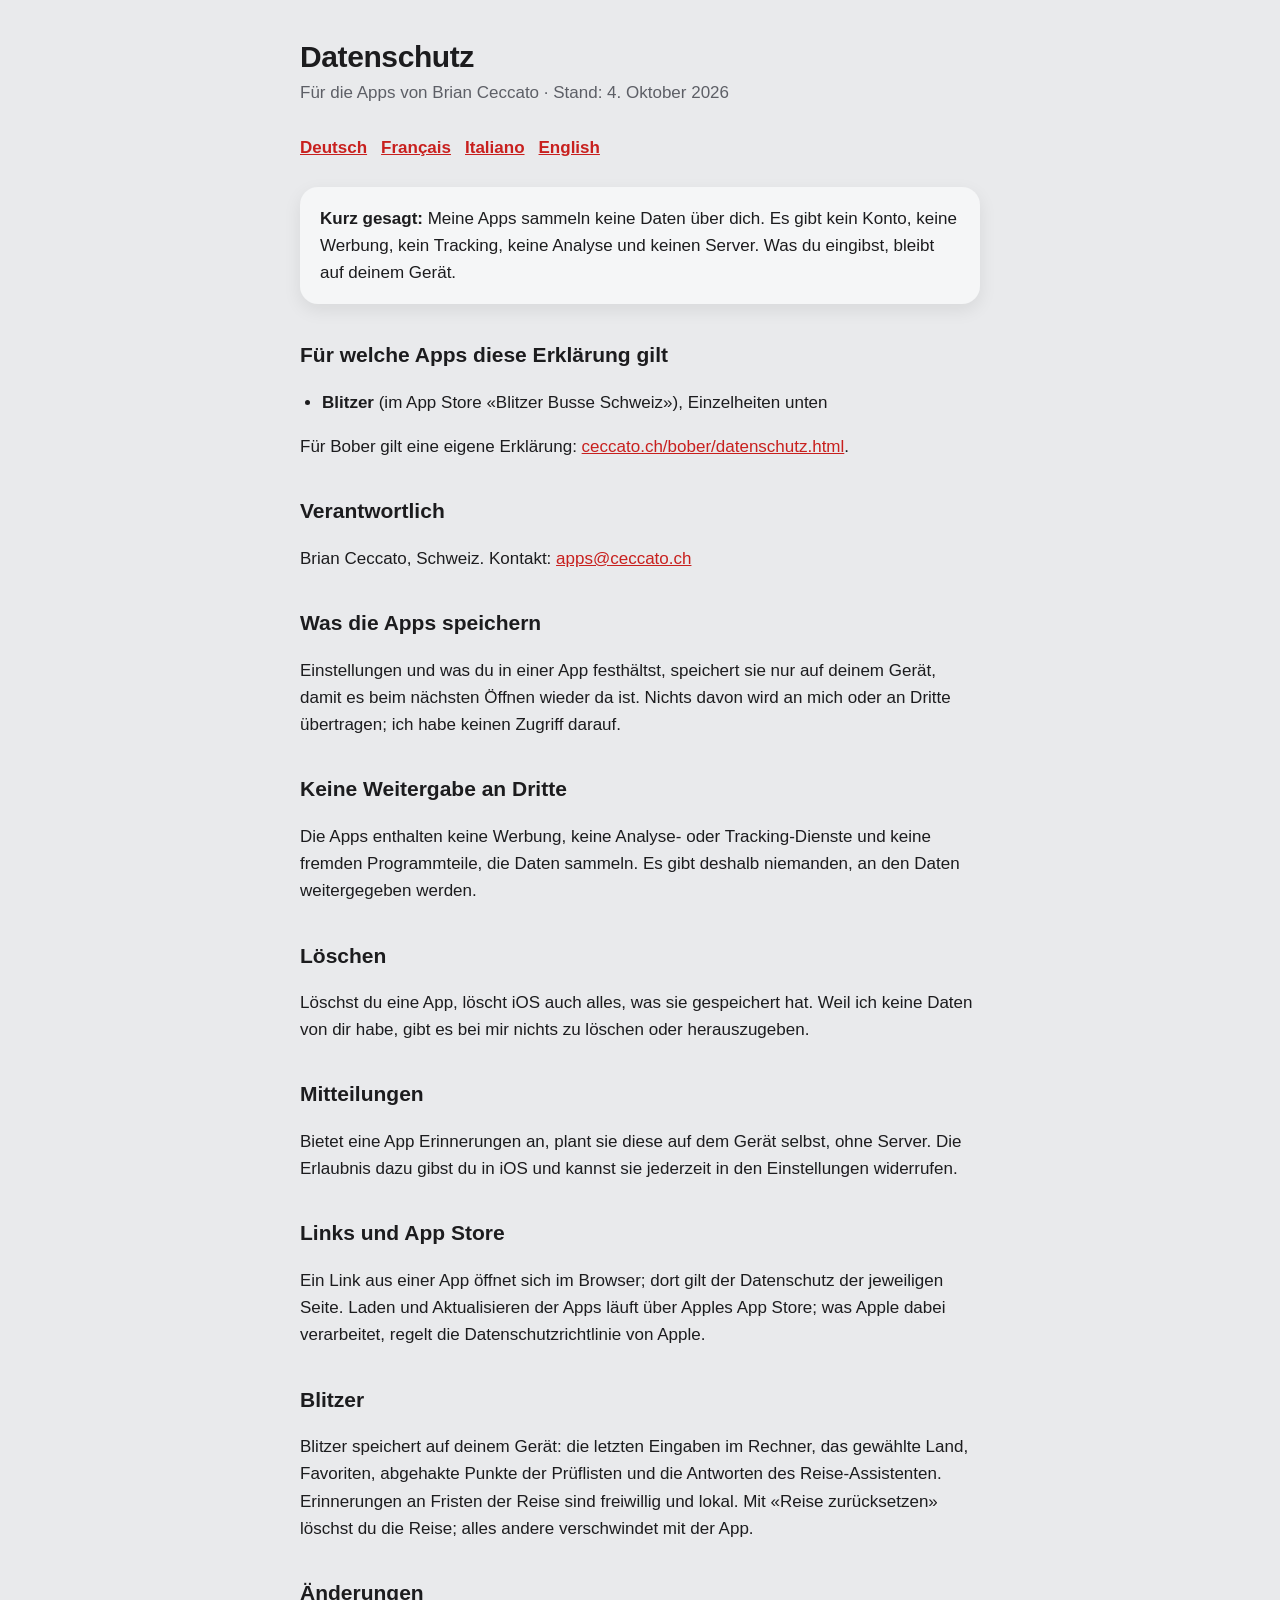
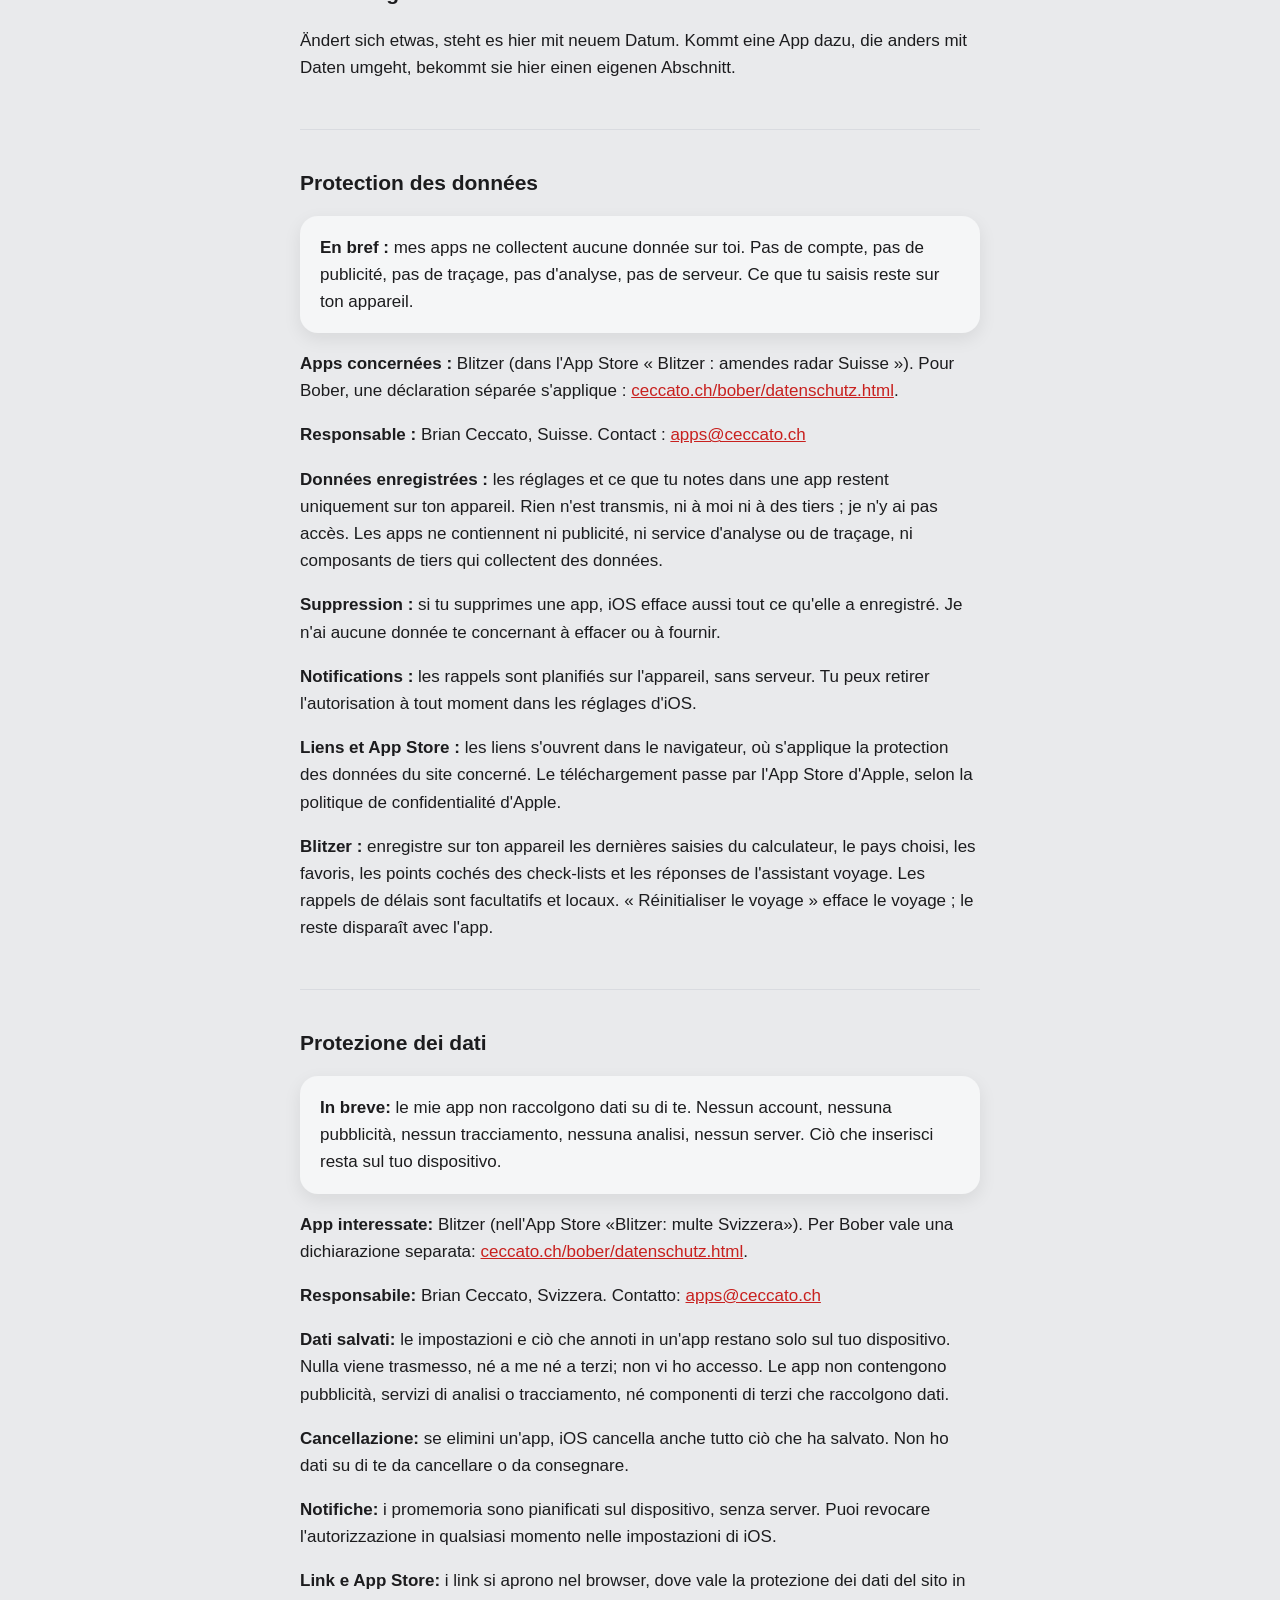
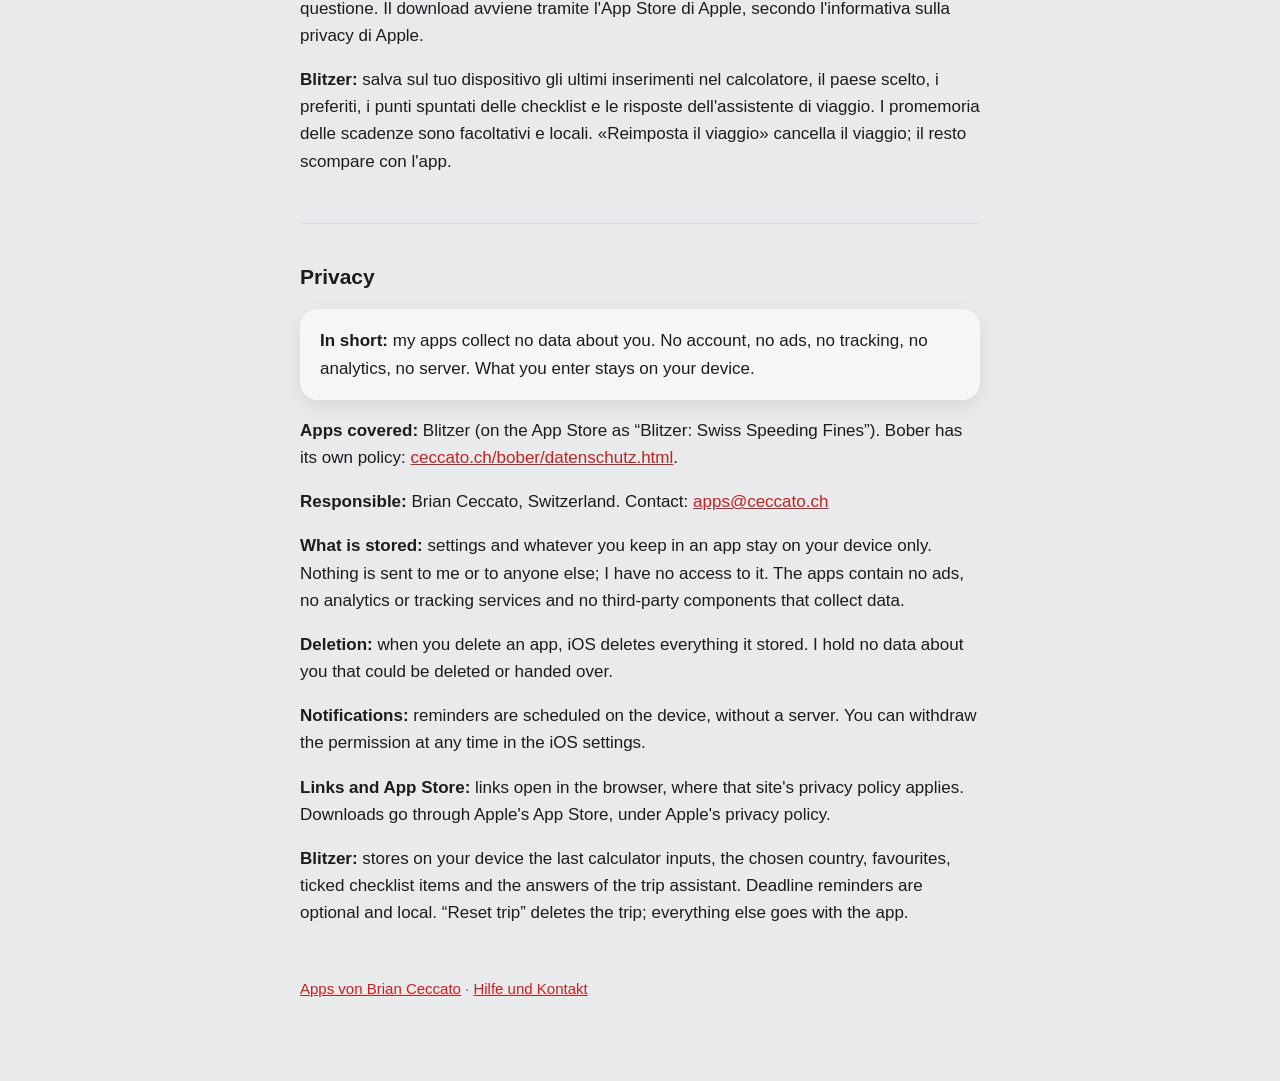
==== apps/datenschutz.html @ aa08fc93 "Added Blitzer" ====
<!DOCTYPE html>
<html lang="de">
<head>
<meta charset="utf-8">
<meta name="viewport" content="width=device-width, initial-scale=1">
<title>Datenschutz · Apps von Brian Ceccato</title>
<link rel="stylesheet" href="style.css">
<link rel="icon" href="favicon.png">
<link rel="apple-touch-icon" href="apple-touch-icon.png">
</head>
<body>
<div class="wrap">
<header>
  <div>
    <h1>Datenschutz</h1>
    <p class="lead">Für die Apps von Brian Ceccato · Stand: 4. Oktober 2026</p>
  </div>
</header>
<nav class="langs"><a href="#de">Deutsch</a><a href="#fr">Français</a><a href="#it">Italiano</a><a href="#en">English</a></nav>

<section id="de" lang="de">
  <div class="card"><strong>Kurz gesagt:</strong> Meine Apps sammeln keine Daten über dich. Es gibt kein
  Konto, keine Werbung, kein Tracking, keine Analyse und keinen Server. Was du eingibst, bleibt auf
  deinem Gerät.</div>

  <h2>Für welche Apps diese Erklärung gilt</h2>
  <ul>
    <li><strong>Blitzer</strong> (im App Store «Blitzer Busse Schweiz»), Einzelheiten unten</li>
  </ul>
  <p>Für Bober gilt eine eigene Erklärung:
  <a href="https://ceccato.ch/bober/datenschutz.html">ceccato.ch/bober/datenschutz.html</a>.</p>

  <h2>Verantwortlich</h2>
  <p>Brian Ceccato, Schweiz. Kontakt: <a href="mailto:apps@ceccato.ch">apps@ceccato.ch</a></p>

  <h2>Was die Apps speichern</h2>
  <p>Einstellungen und was du in einer App festhältst, speichert sie nur auf deinem Gerät, damit es
  beim nächsten Öffnen wieder da ist. Nichts davon wird an mich oder an Dritte übertragen; ich habe
  keinen Zugriff darauf.</p>

  <h2>Keine Weitergabe an Dritte</h2>
  <p>Die Apps enthalten keine Werbung, keine Analyse- oder Tracking-Dienste und keine fremden
  Programmteile, die Daten sammeln. Es gibt deshalb niemanden, an den Daten weitergegeben werden.</p>

  <h2>Löschen</h2>
  <p>Löschst du eine App, löscht iOS auch alles, was sie gespeichert hat. Weil ich keine Daten von dir
  habe, gibt es bei mir nichts zu löschen oder herauszugeben.</p>

  <h2>Mitteilungen</h2>
  <p>Bietet eine App Erinnerungen an, plant sie diese auf dem Gerät selbst, ohne Server. Die Erlaubnis
  dazu gibst du in iOS und kannst sie jederzeit in den Einstellungen widerrufen.</p>

  <h2>Links und App Store</h2>
  <p>Ein Link aus einer App öffnet sich im Browser; dort gilt der Datenschutz der jeweiligen Seite.
  Laden und Aktualisieren der Apps läuft über Apples App Store; was Apple dabei verarbeitet, regelt
  die Datenschutzrichtlinie von Apple.</p>

  <h2>Blitzer</h2>
  <p>Blitzer speichert auf deinem Gerät: die letzten Eingaben im Rechner, das gewählte Land,
  Favoriten, abgehakte Punkte der Prüflisten und die Antworten des Reise-Assistenten. Erinnerungen an
  Fristen der Reise sind freiwillig und lokal. Mit «Reise zurücksetzen» löschst du die Reise; alles
  andere verschwindet mit der App.</p>

  <h2>Änderungen</h2>
  <p>Ändert sich etwas, steht es hier mit neuem Datum. Kommt eine App dazu, die anders mit Daten
  umgeht, bekommt sie hier einen eigenen Abschnitt.</p>
</section>
<hr>
<section id="fr" lang="fr">
  <h2>Protection des données</h2>
  <div class="card"><strong>En bref&nbsp;:</strong> mes apps ne collectent aucune donnée sur toi. Pas de
  compte, pas de publicité, pas de traçage, pas d'analyse, pas de serveur. Ce que tu saisis reste sur
  ton appareil.</div>
  <p><strong>Apps concernées&nbsp;:</strong> Blitzer (dans l'App Store «&nbsp;Blitzer&nbsp;: amendes radar Suisse&nbsp;»).
  Pour Bober, une déclaration séparée s'applique&nbsp;:
  <a href="https://ceccato.ch/bober/datenschutz.html">ceccato.ch/bober/datenschutz.html</a>.</p>
  <p><strong>Responsable&nbsp;:</strong> Brian Ceccato, Suisse.
  Contact&nbsp;: <a href="mailto:apps@ceccato.ch">apps@ceccato.ch</a></p>
  <p><strong>Données enregistrées&nbsp;:</strong> les réglages et ce que tu notes dans une app restent
  uniquement sur ton appareil. Rien n'est transmis, ni à moi ni à des tiers&nbsp;; je n'y ai pas accès.
  Les apps ne contiennent ni publicité, ni service d'analyse ou de traçage, ni composants de tiers qui
  collectent des données.</p>
  <p><strong>Suppression&nbsp;:</strong> si tu supprimes une app, iOS efface aussi tout ce qu'elle a
  enregistré. Je n'ai aucune donnée te concernant à effacer ou à fournir.</p>
  <p><strong>Notifications&nbsp;:</strong> les rappels sont planifiés sur l'appareil, sans serveur. Tu
  peux retirer l'autorisation à tout moment dans les réglages d'iOS.</p>
  <p><strong>Liens et App Store&nbsp;:</strong> les liens s'ouvrent dans le navigateur, où s'applique la
  protection des données du site concerné. Le téléchargement passe par l'App Store d'Apple, selon la
  politique de confidentialité d'Apple.</p>
  <p><strong>Blitzer&nbsp;:</strong> enregistre sur ton appareil les dernières saisies du calculateur, le
  pays choisi, les favoris, les points cochés des check-lists et les réponses de l'assistant voyage.
  Les rappels de délais sont facultatifs et locaux. «&nbsp;Réinitialiser le voyage&nbsp;» efface le voyage&nbsp;;
  le reste disparaît avec l'app.</p>
</section>
<hr>
<section id="it" lang="it">
  <h2>Protezione dei dati</h2>
  <div class="card"><strong>In breve:</strong> le mie app non raccolgono dati su di te. Nessun account,
  nessuna pubblicità, nessun tracciamento, nessuna analisi, nessun server. Ciò che inserisci resta sul
  tuo dispositivo.</div>
  <p><strong>App interessate:</strong> Blitzer (nell'App Store «Blitzer: multe Svizzera»). Per Bober vale una
  dichiarazione separata:
  <a href="https://ceccato.ch/bober/datenschutz.html">ceccato.ch/bober/datenschutz.html</a>.</p>
  <p><strong>Responsabile:</strong> Brian Ceccato, Svizzera.
  Contatto: <a href="mailto:apps@ceccato.ch">apps@ceccato.ch</a></p>
  <p><strong>Dati salvati:</strong> le impostazioni e ciò che annoti in un'app restano solo sul tuo
  dispositivo. Nulla viene trasmesso, né a me né a terzi; non vi ho accesso. Le app non contengono
  pubblicità, servizi di analisi o tracciamento, né componenti di terzi che raccolgono dati.</p>
  <p><strong>Cancellazione:</strong> se elimini un'app, iOS cancella anche tutto ciò che ha salvato. Non
  ho dati su di te da cancellare o da consegnare.</p>
  <p><strong>Notifiche:</strong> i promemoria sono pianificati sul dispositivo, senza server. Puoi
  revocare l'autorizzazione in qualsiasi momento nelle impostazioni di iOS.</p>
  <p><strong>Link e App Store:</strong> i link si aprono nel browser, dove vale la protezione dei dati del
  sito in questione. Il download avviene tramite l'App Store di Apple, secondo l'informativa sulla
  privacy di Apple.</p>
  <p><strong>Blitzer:</strong> salva sul tuo dispositivo gli ultimi inserimenti nel calcolatore, il paese
  scelto, i preferiti, i punti spuntati delle checklist e le risposte dell'assistente di viaggio. I
  promemoria delle scadenze sono facoltativi e locali. «Reimposta il viaggio» cancella il viaggio; il
  resto scompare con l'app.</p>
</section>
<hr>
<section id="en" lang="en">
  <h2>Privacy</h2>
  <div class="card"><strong>In short:</strong> my apps collect no data about you. No account, no ads, no
  tracking, no analytics, no server. What you enter stays on your device.</div>
  <p><strong>Apps covered:</strong> Blitzer (on the App Store as “Blitzer: Swiss Speeding Fines”). Bober has
  its own policy: <a href="https://ceccato.ch/bober/datenschutz.html">ceccato.ch/bober/datenschutz.html</a>.</p>
  <p><strong>Responsible:</strong> Brian Ceccato, Switzerland.
  Contact: <a href="mailto:apps@ceccato.ch">apps@ceccato.ch</a></p>
  <p><strong>What is stored:</strong> settings and whatever you keep in an app stay on your device only.
  Nothing is sent to me or to anyone else; I have no access to it. The apps contain no ads, no
  analytics or tracking services and no third-party components that collect data.</p>
  <p><strong>Deletion:</strong> when you delete an app, iOS deletes everything it stored. I hold no data
  about you that could be deleted or handed over.</p>
  <p><strong>Notifications:</strong> reminders are scheduled on the device, without a server. You can
  withdraw the permission at any time in the iOS settings.</p>
  <p><strong>Links and App Store:</strong> links open in the browser, where that site's privacy policy
  applies. Downloads go through Apple's App Store, under Apple's privacy policy.</p>
  <p><strong>Blitzer:</strong> stores on your device the last calculator inputs, the chosen country,
  favourites, ticked checklist items and the answers of the trip assistant. Deadline reminders are
  optional and local. “Reset trip” deletes the trip; everything else goes with the app.</p>
</section>
<footer><a href="index.html">Apps von Brian Ceccato</a> · <a href="support.html">Hilfe und Kontakt</a></footer>
</div>
</body>
</html>
---- apps/style.css ----
:root { --ink:#1c1c1e; --soft:#5d5f66; --red:#C8201E; --line:#d9dbe0; --bg:#e9eaec; --card:#f5f6f7; }
@media (prefers-color-scheme: dark) {
  :root { --ink:#f2f2f4; --soft:#a4a7ae; --red:#E5483F; --line:#34363b; --bg:#16171a; --card:#222428; }
}
* { box-sizing: border-box; }
body { margin: 0; background: var(--bg); color: var(--ink);
  font: 17px/1.6 -apple-system, BlinkMacSystemFont, "Segoe UI", Roboto, Helvetica, Arial, sans-serif;
  -webkit-text-size-adjust: 100%; }
.wrap { max-width: 720px; margin: 0 auto; padding: 40px 20px 80px; }
header { display: flex; gap: 18px; align-items: center; margin-bottom: 28px; }
.sign { flex: none; width: 72px; height: 72px; border-radius: 50%; background: #fff;
  border: 8px solid #CC0605; box-shadow: 0 0 0 2px #fff, 0 6px 16px rgba(0,0,0,.25);
  display: grid; place-items: center; font: 900 30px/1 -apple-system, "Helvetica Neue", Arial, sans-serif;
  color: #111; letter-spacing: -1px; }
h1 { font-size: 30px; line-height: 1.15; margin: 0; letter-spacing: -0.4px; }
h2 { font-size: 21px; margin: 34px 0 8px; }
h3 { font-size: 17px; margin: 22px 0 4px; }
.lead { color: var(--soft); margin: 4px 0 0; }
a { color: var(--red); }
nav.langs { display: flex; gap: 14px; flex-wrap: wrap; margin: 0 0 26px; font-weight: 600; }
.card { background: var(--card); border-radius: 18px; padding: 18px 20px; margin: 16px 0;
  box-shadow: 0 6px 18px rgba(0,0,0,.08); }
section { scroll-margin-top: 20px; }
hr { border: 0; border-top: 1px solid var(--line); margin: 48px 0 36px; }
footer { color: var(--soft); font-size: 15px; margin-top: 50px; }
ul { padding-left: 22px; } li { margin: 4px 0; }
.app { display: flex; gap: 16px; align-items: center; }
.app img { flex: none; width: 64px; height: 64px; border-radius: 15px; box-shadow: 0 4px 12px rgba(0,0,0,.18); }
.app h2 { margin: 0 0 2px; }
.app p { margin: 0; }
header img { flex: none; width: 72px; height: 72px; border-radius: 17px; box-shadow: 0 6px 16px rgba(0,0,0,.25); }
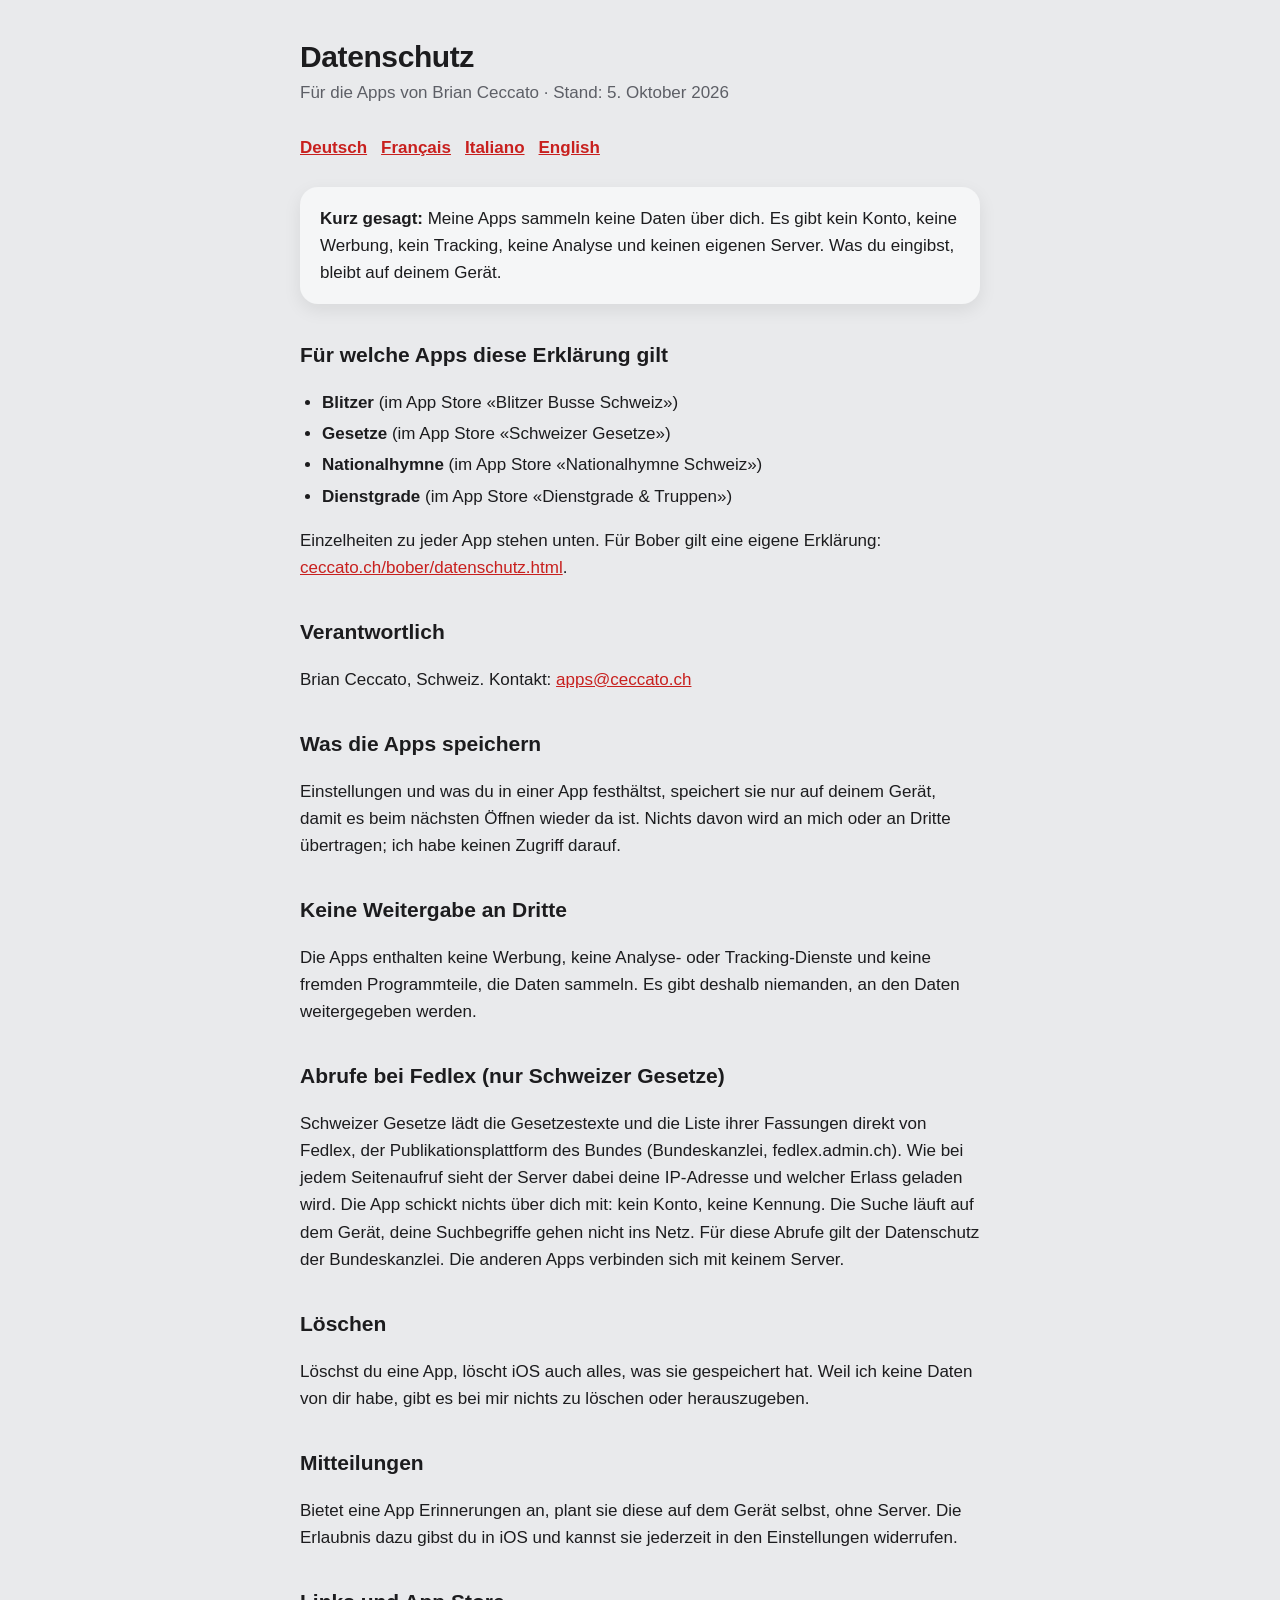
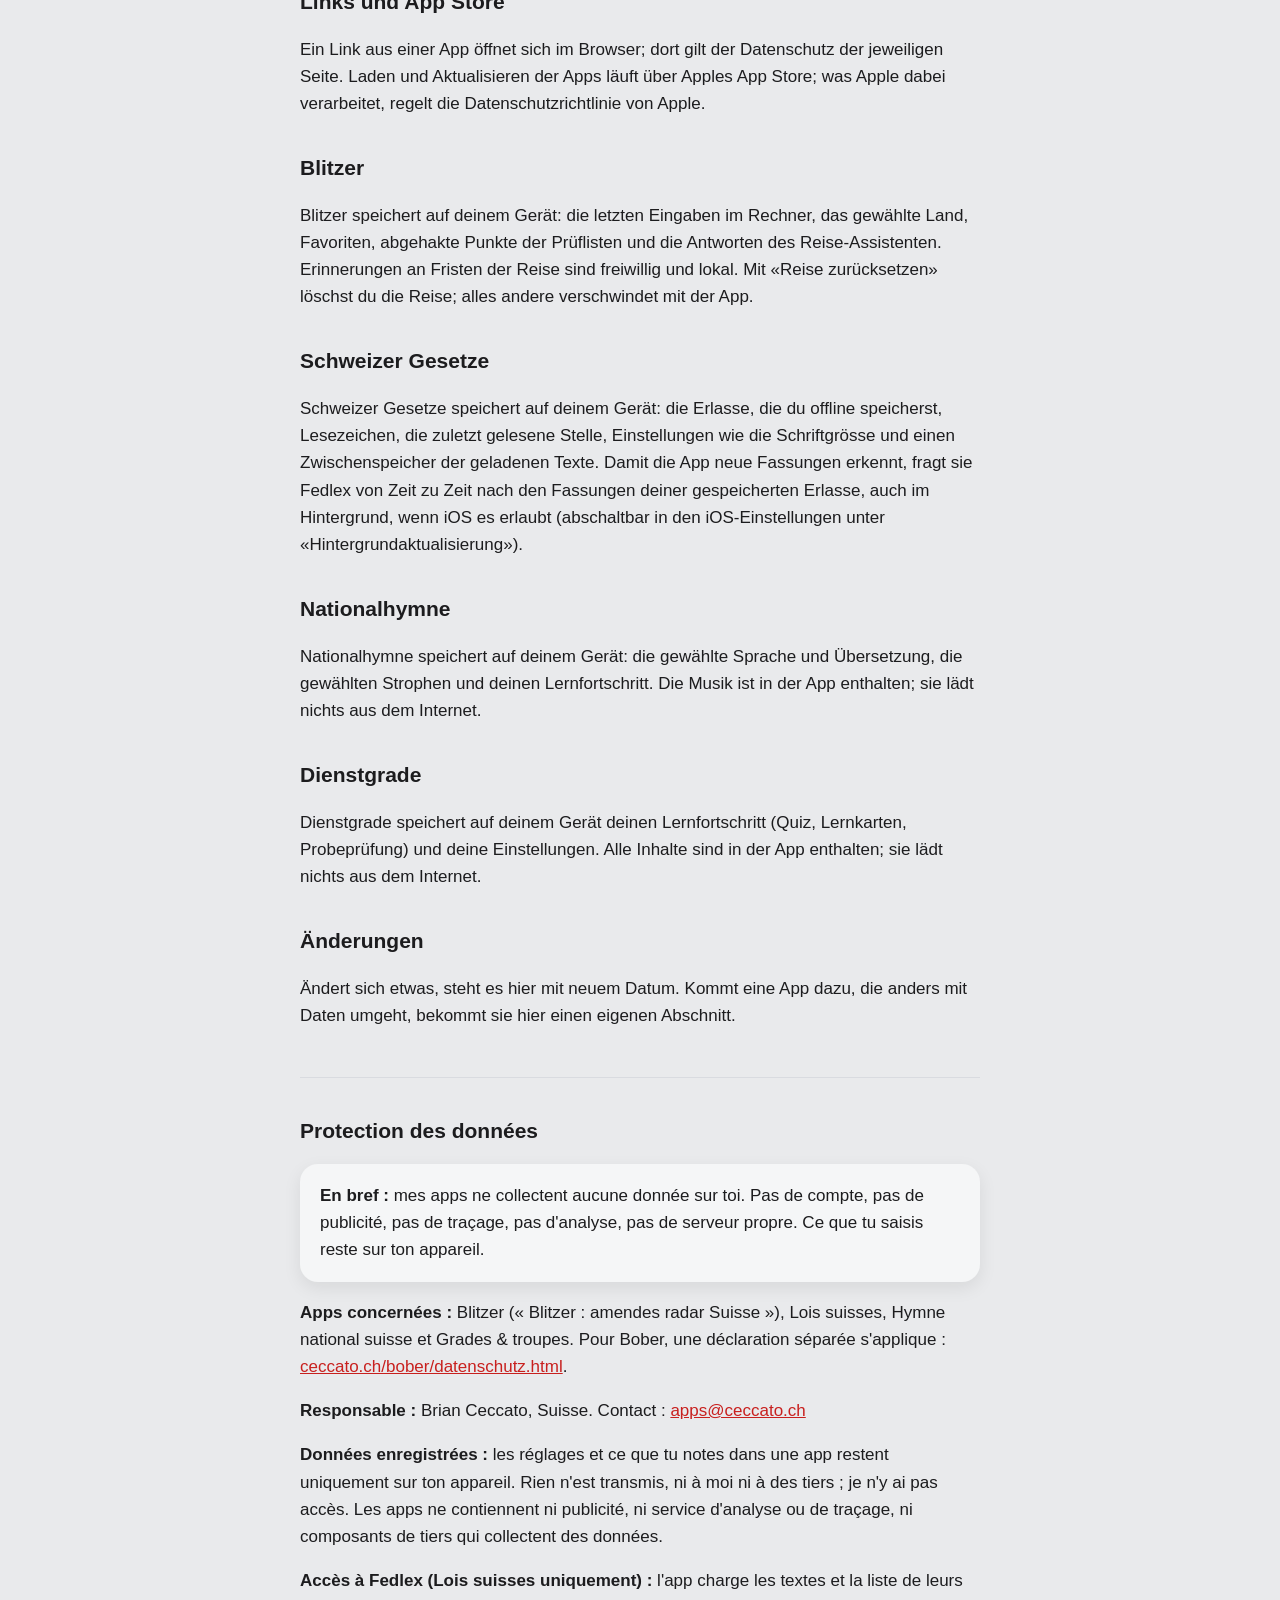
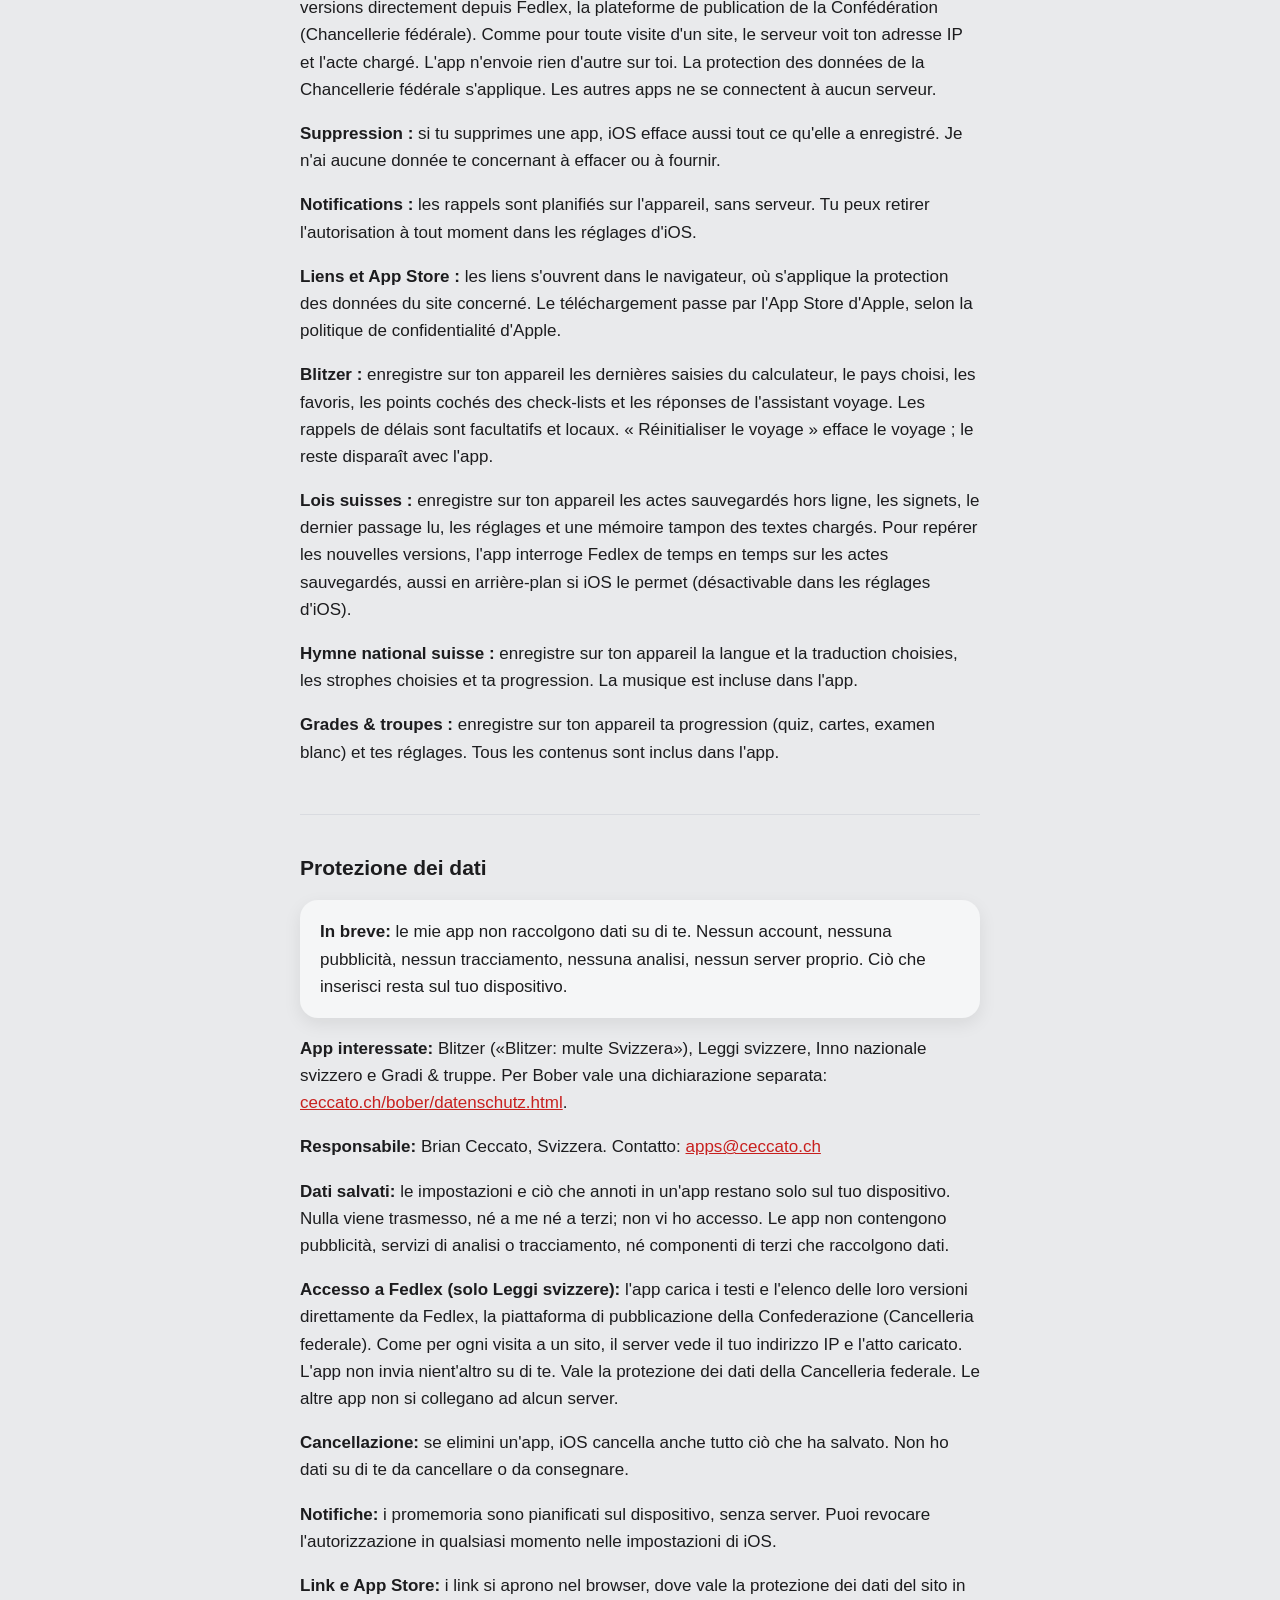
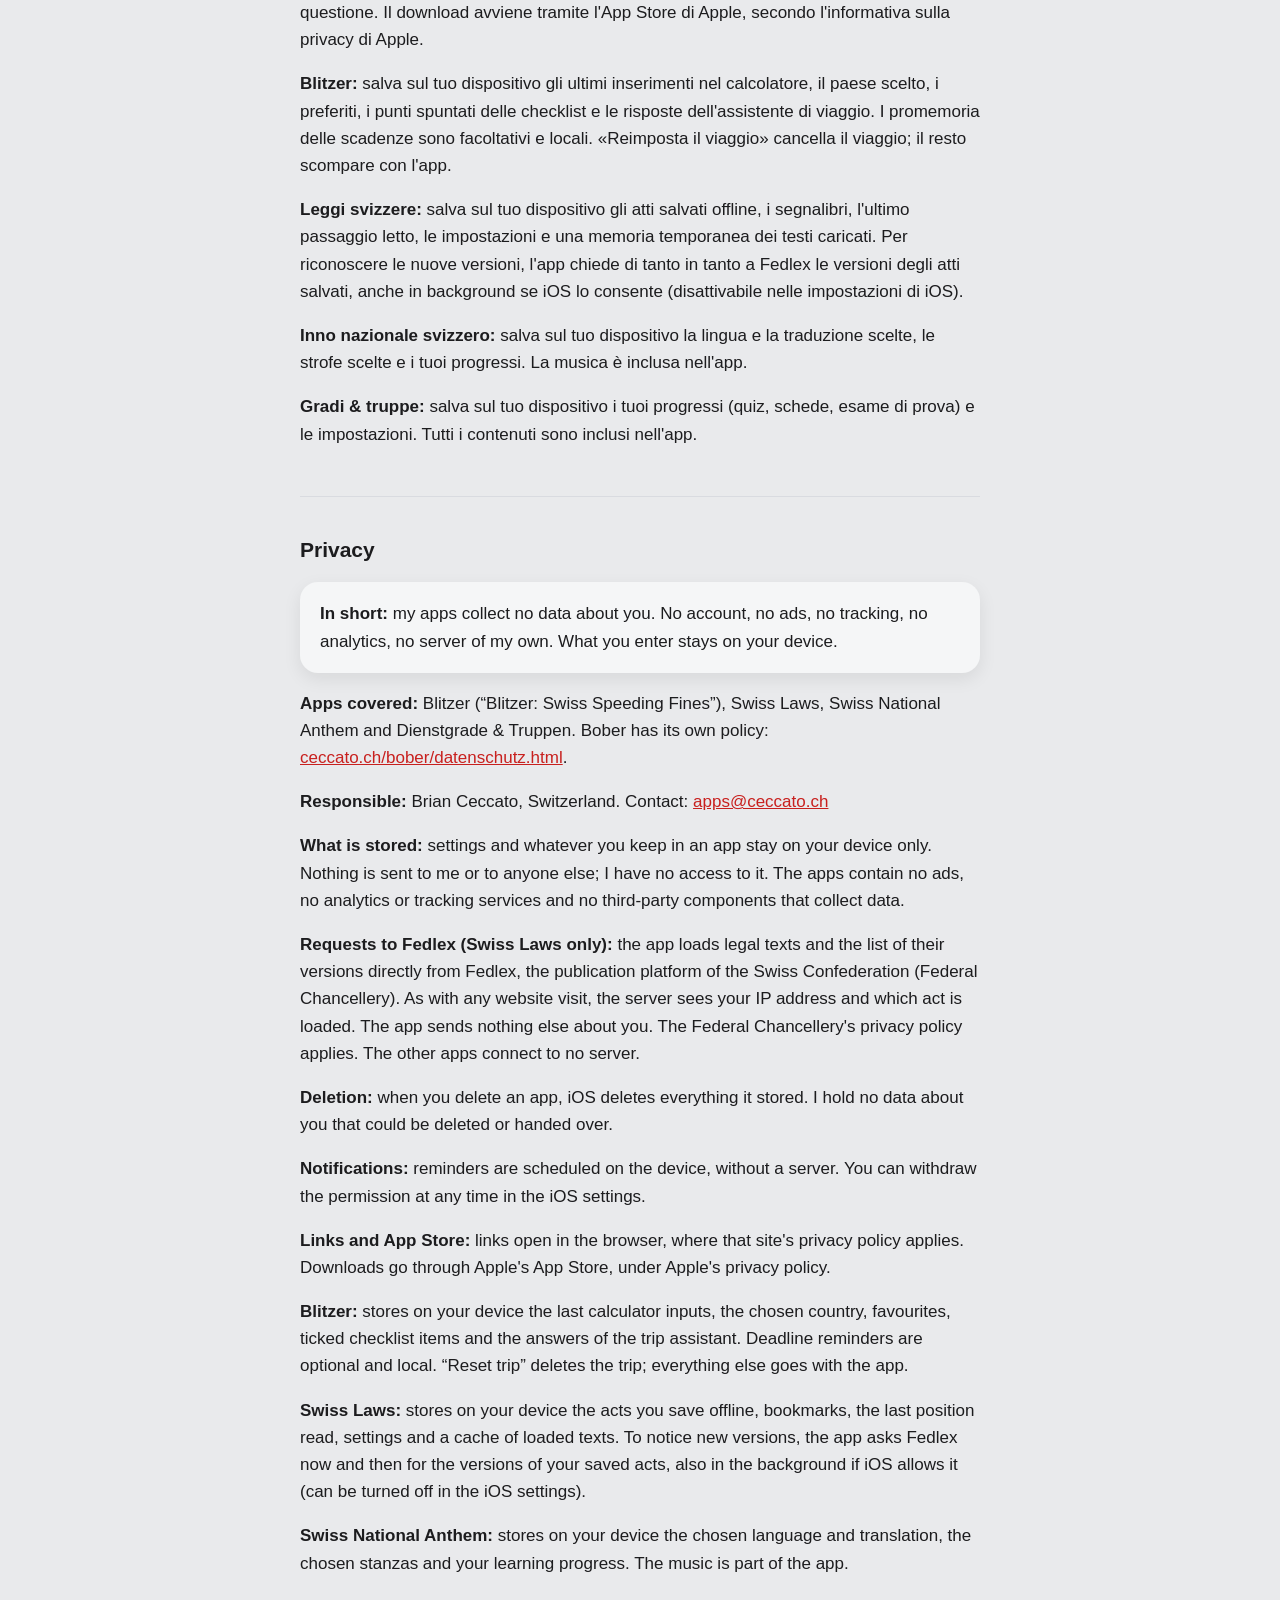
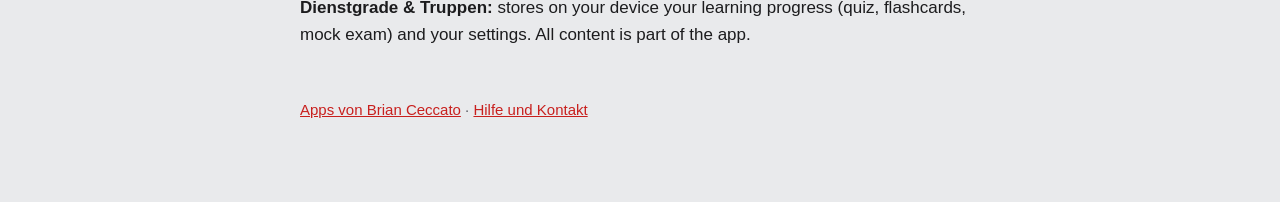
==== commit 8b05fca1: "new apps" ====
--- a/apps/datenschutz.html
+++ b/apps/datenschutz.html
@@ -13,21 +13,24 @@
 <header>
   <div>
     <h1>Datenschutz</h1>
-    <p class="lead">Für die Apps von Brian Ceccato · Stand: 4. Oktober 2026</p>
+    <p class="lead">Für die Apps von Brian Ceccato · Stand: 5. Oktober 2026</p>
   </div>
 </header>
 <nav class="langs"><a href="#de">Deutsch</a><a href="#fr">Français</a><a href="#it">Italiano</a><a href="#en">English</a></nav>
 
 <section id="de" lang="de">
   <div class="card"><strong>Kurz gesagt:</strong> Meine Apps sammeln keine Daten über dich. Es gibt kein
-  Konto, keine Werbung, kein Tracking, keine Analyse und keinen Server. Was du eingibst, bleibt auf
-  deinem Gerät.</div>
+  Konto, keine Werbung, kein Tracking, keine Analyse und keinen eigenen Server. Was du eingibst, bleibt
+  auf deinem Gerät.</div>
 
   <h2>Für welche Apps diese Erklärung gilt</h2>
   <ul>
-    <li><strong>Blitzer</strong> (im App Store «Blitzer Busse Schweiz»), Einzelheiten unten</li>
+    <li><strong>Blitzer</strong> (im App Store «Blitzer Busse Schweiz»)</li>
+    <li><strong>Gesetze</strong> (im App Store «Schweizer Gesetze»)</li>
+    <li><strong>Nationalhymne</strong> (im App Store «Nationalhymne Schweiz»)</li>
+    <li><strong>Dienstgrade</strong> (im App Store «Dienstgrade &amp; Truppen»)</li>
   </ul>
-  <p>Für Bober gilt eine eigene Erklärung:
+  <p>Einzelheiten zu jeder App stehen unten. Für Bober gilt eine eigene Erklärung:
   <a href="https://ceccato.ch/bober/datenschutz.html">ceccato.ch/bober/datenschutz.html</a>.</p>
 
   <h2>Verantwortlich</h2>
@@ -41,6 +44,14 @@
   <h2>Keine Weitergabe an Dritte</h2>
   <p>Die Apps enthalten keine Werbung, keine Analyse- oder Tracking-Dienste und keine fremden
   Programmteile, die Daten sammeln. Es gibt deshalb niemanden, an den Daten weitergegeben werden.</p>
+
+  <h2>Abrufe bei Fedlex (nur Schweizer Gesetze)</h2>
+  <p>Schweizer Gesetze lädt die Gesetzestexte und die Liste ihrer Fassungen direkt von Fedlex, der
+  Publikationsplattform des Bundes (Bundeskanzlei, fedlex.admin.ch). Wie bei jedem Seitenaufruf sieht
+  der Server dabei deine IP-Adresse und welcher Erlass geladen wird. Die App schickt nichts über dich
+  mit: kein Konto, keine Kennung. Die Suche läuft auf dem Gerät, deine Suchbegriffe gehen nicht ins
+  Netz. Für diese Abrufe gilt der Datenschutz der Bundeskanzlei. Die anderen Apps verbinden sich mit
+  keinem Server.</p>
 
   <h2>Löschen</h2>
   <p>Löschst du eine App, löscht iOS auch alles, was sie gespeichert hat. Weil ich keine Daten von dir
@@ -61,6 +72,23 @@
   Fristen der Reise sind freiwillig und lokal. Mit «Reise zurücksetzen» löschst du die Reise; alles
   andere verschwindet mit der App.</p>
 
+  <h2>Schweizer Gesetze</h2>
+  <p>Schweizer Gesetze speichert auf deinem Gerät: die Erlasse, die du offline speicherst, Lesezeichen,
+  die zuletzt gelesene Stelle, Einstellungen wie die Schriftgrösse und einen Zwischenspeicher der
+  geladenen Texte. Damit die App neue Fassungen erkennt, fragt sie Fedlex von Zeit zu Zeit nach den
+  Fassungen deiner gespeicherten Erlasse, auch im Hintergrund, wenn iOS es erlaubt (abschaltbar in
+  den iOS-Einstellungen unter «Hintergrundaktualisierung»).</p>
+
+  <h2>Nationalhymne</h2>
+  <p>Nationalhymne speichert auf deinem Gerät: die gewählte Sprache und Übersetzung, die gewählten
+  Strophen und deinen Lernfortschritt. Die Musik ist in der App enthalten; sie lädt nichts aus dem
+  Internet.</p>
+
+  <h2>Dienstgrade</h2>
+  <p>Dienstgrade speichert auf deinem Gerät deinen Lernfortschritt (Quiz, Lernkarten,
+  Probeprüfung) und deine Einstellungen. Alle Inhalte sind in der App enthalten; sie lädt nichts aus
+  dem Internet.</p>
+
   <h2>Änderungen</h2>
   <p>Ändert sich etwas, steht es hier mit neuem Datum. Kommt eine App dazu, die anders mit Daten
   umgeht, bekommt sie hier einen eigenen Abschnitt.</p>
@@ -69,17 +97,22 @@
 <section id="fr" lang="fr">
   <h2>Protection des données</h2>
   <div class="card"><strong>En bref&nbsp;:</strong> mes apps ne collectent aucune donnée sur toi. Pas de
-  compte, pas de publicité, pas de traçage, pas d'analyse, pas de serveur. Ce que tu saisis reste sur
-  ton appareil.</div>
-  <p><strong>Apps concernées&nbsp;:</strong> Blitzer (dans l'App Store «&nbsp;Blitzer&nbsp;: amendes radar Suisse&nbsp;»).
-  Pour Bober, une déclaration séparée s'applique&nbsp;:
-  <a href="https://ceccato.ch/bober/datenschutz.html">ceccato.ch/bober/datenschutz.html</a>.</p>
+  compte, pas de publicité, pas de traçage, pas d'analyse, pas de serveur propre. Ce que tu saisis
+  reste sur ton appareil.</div>
+  <p><strong>Apps concernées&nbsp;:</strong> Blitzer («&nbsp;Blitzer&nbsp;: amendes radar Suisse&nbsp;»),
+  Lois suisses, Hymne national suisse et Grades &amp; troupes. Pour Bober, une déclaration séparée
+  s'applique&nbsp;: <a href="https://ceccato.ch/bober/datenschutz.html">ceccato.ch/bober/datenschutz.html</a>.</p>
   <p><strong>Responsable&nbsp;:</strong> Brian Ceccato, Suisse.
   Contact&nbsp;: <a href="mailto:apps@ceccato.ch">apps@ceccato.ch</a></p>
   <p><strong>Données enregistrées&nbsp;:</strong> les réglages et ce que tu notes dans une app restent
   uniquement sur ton appareil. Rien n'est transmis, ni à moi ni à des tiers&nbsp;; je n'y ai pas accès.
   Les apps ne contiennent ni publicité, ni service d'analyse ou de traçage, ni composants de tiers qui
   collectent des données.</p>
+  <p><strong>Accès à Fedlex (Lois suisses uniquement)&nbsp;:</strong> l'app charge les textes et la
+  liste de leurs versions directement depuis Fedlex, la plateforme de publication de la
+  Confédération (Chancellerie fédérale). Comme pour toute visite d'un site, le serveur voit ton
+  adresse IP et l'acte chargé. L'app n'envoie rien d'autre sur toi. La protection des données de la
+  Chancellerie fédérale s'applique. Les autres apps ne se connectent à aucun serveur.</p>
   <p><strong>Suppression&nbsp;:</strong> si tu supprimes une app, iOS efface aussi tout ce qu'elle a
   enregistré. Je n'ai aucune donnée te concernant à effacer ou à fournir.</p>
   <p><strong>Notifications&nbsp;:</strong> les rappels sont planifiés sur l'appareil, sans serveur. Tu
@@ -91,21 +124,34 @@
   pays choisi, les favoris, les points cochés des check-lists et les réponses de l'assistant voyage.
   Les rappels de délais sont facultatifs et locaux. «&nbsp;Réinitialiser le voyage&nbsp;» efface le voyage&nbsp;;
   le reste disparaît avec l'app.</p>
+  <p><strong>Lois suisses&nbsp;:</strong> enregistre sur ton appareil les actes sauvegardés hors ligne,
+  les signets, le dernier passage lu, les réglages et une mémoire tampon des textes chargés. Pour
+  repérer les nouvelles versions, l'app interroge Fedlex de temps en temps sur les actes sauvegardés,
+  aussi en arrière-plan si iOS le permet (désactivable dans les réglages d'iOS).</p>
+  <p><strong>Hymne national suisse&nbsp;:</strong> enregistre sur ton appareil la langue et la
+  traduction choisies, les strophes choisies et ta progression. La musique est incluse dans l'app.</p>
+  <p><strong>Grades &amp; troupes&nbsp;:</strong> enregistre sur ton appareil ta progression (quiz, cartes,
+  examen blanc) et tes réglages. Tous les contenus sont inclus dans l'app.</p>
 </section>
 <hr>
 <section id="it" lang="it">
   <h2>Protezione dei dati</h2>
   <div class="card"><strong>In breve:</strong> le mie app non raccolgono dati su di te. Nessun account,
-  nessuna pubblicità, nessun tracciamento, nessuna analisi, nessun server. Ciò che inserisci resta sul
-  tuo dispositivo.</div>
-  <p><strong>App interessate:</strong> Blitzer (nell'App Store «Blitzer: multe Svizzera»). Per Bober vale una
-  dichiarazione separata:
+  nessuna pubblicità, nessun tracciamento, nessuna analisi, nessun server proprio. Ciò che inserisci
+  resta sul tuo dispositivo.</div>
+  <p><strong>App interessate:</strong> Blitzer («Blitzer: multe Svizzera»), Leggi svizzere, Inno
+  nazionale svizzero e Gradi &amp; truppe. Per Bober vale una dichiarazione separata:
   <a href="https://ceccato.ch/bober/datenschutz.html">ceccato.ch/bober/datenschutz.html</a>.</p>
   <p><strong>Responsabile:</strong> Brian Ceccato, Svizzera.
   Contatto: <a href="mailto:apps@ceccato.ch">apps@ceccato.ch</a></p>
   <p><strong>Dati salvati:</strong> le impostazioni e ciò che annoti in un'app restano solo sul tuo
   dispositivo. Nulla viene trasmesso, né a me né a terzi; non vi ho accesso. Le app non contengono
   pubblicità, servizi di analisi o tracciamento, né componenti di terzi che raccolgono dati.</p>
+  <p><strong>Accesso a Fedlex (solo Leggi svizzere):</strong> l'app carica i testi e l'elenco delle
+  loro versioni direttamente da Fedlex, la piattaforma di pubblicazione della Confederazione
+  (Cancelleria federale). Come per ogni visita a un sito, il server vede il tuo indirizzo IP e l'atto
+  caricato. L'app non invia nient'altro su di te. Vale la protezione dei dati della Cancelleria
+  federale. Le altre app non si collegano ad alcun server.</p>
   <p><strong>Cancellazione:</strong> se elimini un'app, iOS cancella anche tutto ciò che ha salvato. Non
   ho dati su di te da cancellare o da consegnare.</p>
   <p><strong>Notifiche:</strong> i promemoria sono pianificati sul dispositivo, senza server. Puoi
@@ -117,19 +163,33 @@
   scelto, i preferiti, i punti spuntati delle checklist e le risposte dell'assistente di viaggio. I
   promemoria delle scadenze sono facoltativi e locali. «Reimposta il viaggio» cancella il viaggio; il
   resto scompare con l'app.</p>
+  <p><strong>Leggi svizzere:</strong> salva sul tuo dispositivo gli atti salvati offline, i segnalibri,
+  l'ultimo passaggio letto, le impostazioni e una memoria temporanea dei testi caricati. Per
+  riconoscere le nuove versioni, l'app chiede di tanto in tanto a Fedlex le versioni degli atti
+  salvati, anche in background se iOS lo consente (disattivabile nelle impostazioni di iOS).</p>
+  <p><strong>Inno nazionale svizzero:</strong> salva sul tuo dispositivo la lingua e la traduzione
+  scelte, le strofe scelte e i tuoi progressi. La musica è inclusa nell'app.</p>
+  <p><strong>Gradi &amp; truppe:</strong> salva sul tuo dispositivo i tuoi progressi (quiz, schede, esame
+  di prova) e le impostazioni. Tutti i contenuti sono inclusi nell'app.</p>
 </section>
 <hr>
 <section id="en" lang="en">
   <h2>Privacy</h2>
   <div class="card"><strong>In short:</strong> my apps collect no data about you. No account, no ads, no
-  tracking, no analytics, no server. What you enter stays on your device.</div>
-  <p><strong>Apps covered:</strong> Blitzer (on the App Store as “Blitzer: Swiss Speeding Fines”). Bober has
-  its own policy: <a href="https://ceccato.ch/bober/datenschutz.html">ceccato.ch/bober/datenschutz.html</a>.</p>
+  tracking, no analytics, no server of my own. What you enter stays on your device.</div>
+  <p><strong>Apps covered:</strong> Blitzer (“Blitzer: Swiss Speeding Fines”), Swiss Laws, Swiss National
+  Anthem and Dienstgrade &amp; Truppen. Bober has its own policy:
+  <a href="https://ceccato.ch/bober/datenschutz.html">ceccato.ch/bober/datenschutz.html</a>.</p>
   <p><strong>Responsible:</strong> Brian Ceccato, Switzerland.
   Contact: <a href="mailto:apps@ceccato.ch">apps@ceccato.ch</a></p>
   <p><strong>What is stored:</strong> settings and whatever you keep in an app stay on your device only.
   Nothing is sent to me or to anyone else; I have no access to it. The apps contain no ads, no
   analytics or tracking services and no third-party components that collect data.</p>
+  <p><strong>Requests to Fedlex (Swiss Laws only):</strong> the app loads legal texts and the list of
+  their versions directly from Fedlex, the publication platform of the Swiss Confederation (Federal
+  Chancellery). As with any website visit, the server sees your IP address and which act is loaded.
+  The app sends nothing else about you. The Federal Chancellery's privacy policy applies. The other
+  apps connect to no server.</p>
   <p><strong>Deletion:</strong> when you delete an app, iOS deletes everything it stored. I hold no data
   about you that could be deleted or handed over.</p>
   <p><strong>Notifications:</strong> reminders are scheduled on the device, without a server. You can
@@ -139,6 +199,14 @@
   <p><strong>Blitzer:</strong> stores on your device the last calculator inputs, the chosen country,
   favourites, ticked checklist items and the answers of the trip assistant. Deadline reminders are
   optional and local. “Reset trip” deletes the trip; everything else goes with the app.</p>
+  <p><strong>Swiss Laws:</strong> stores on your device the acts you save offline, bookmarks, the last
+  position read, settings and a cache of loaded texts. To notice new versions, the app asks Fedlex now
+  and then for the versions of your saved acts, also in the background if iOS allows it (can be
+  turned off in the iOS settings).</p>
+  <p><strong>Swiss National Anthem:</strong> stores on your device the chosen language and
+  translation, the chosen stanzas and your learning progress. The music is part of the app.</p>
+  <p><strong>Dienstgrade &amp; Truppen:</strong> stores on your device your learning progress (quiz,
+  flashcards, mock exam) and your settings. All content is part of the app.</p>
 </section>
 <footer><a href="index.html">Apps von Brian Ceccato</a> · <a href="support.html">Hilfe und Kontakt</a></footer>
 </div>
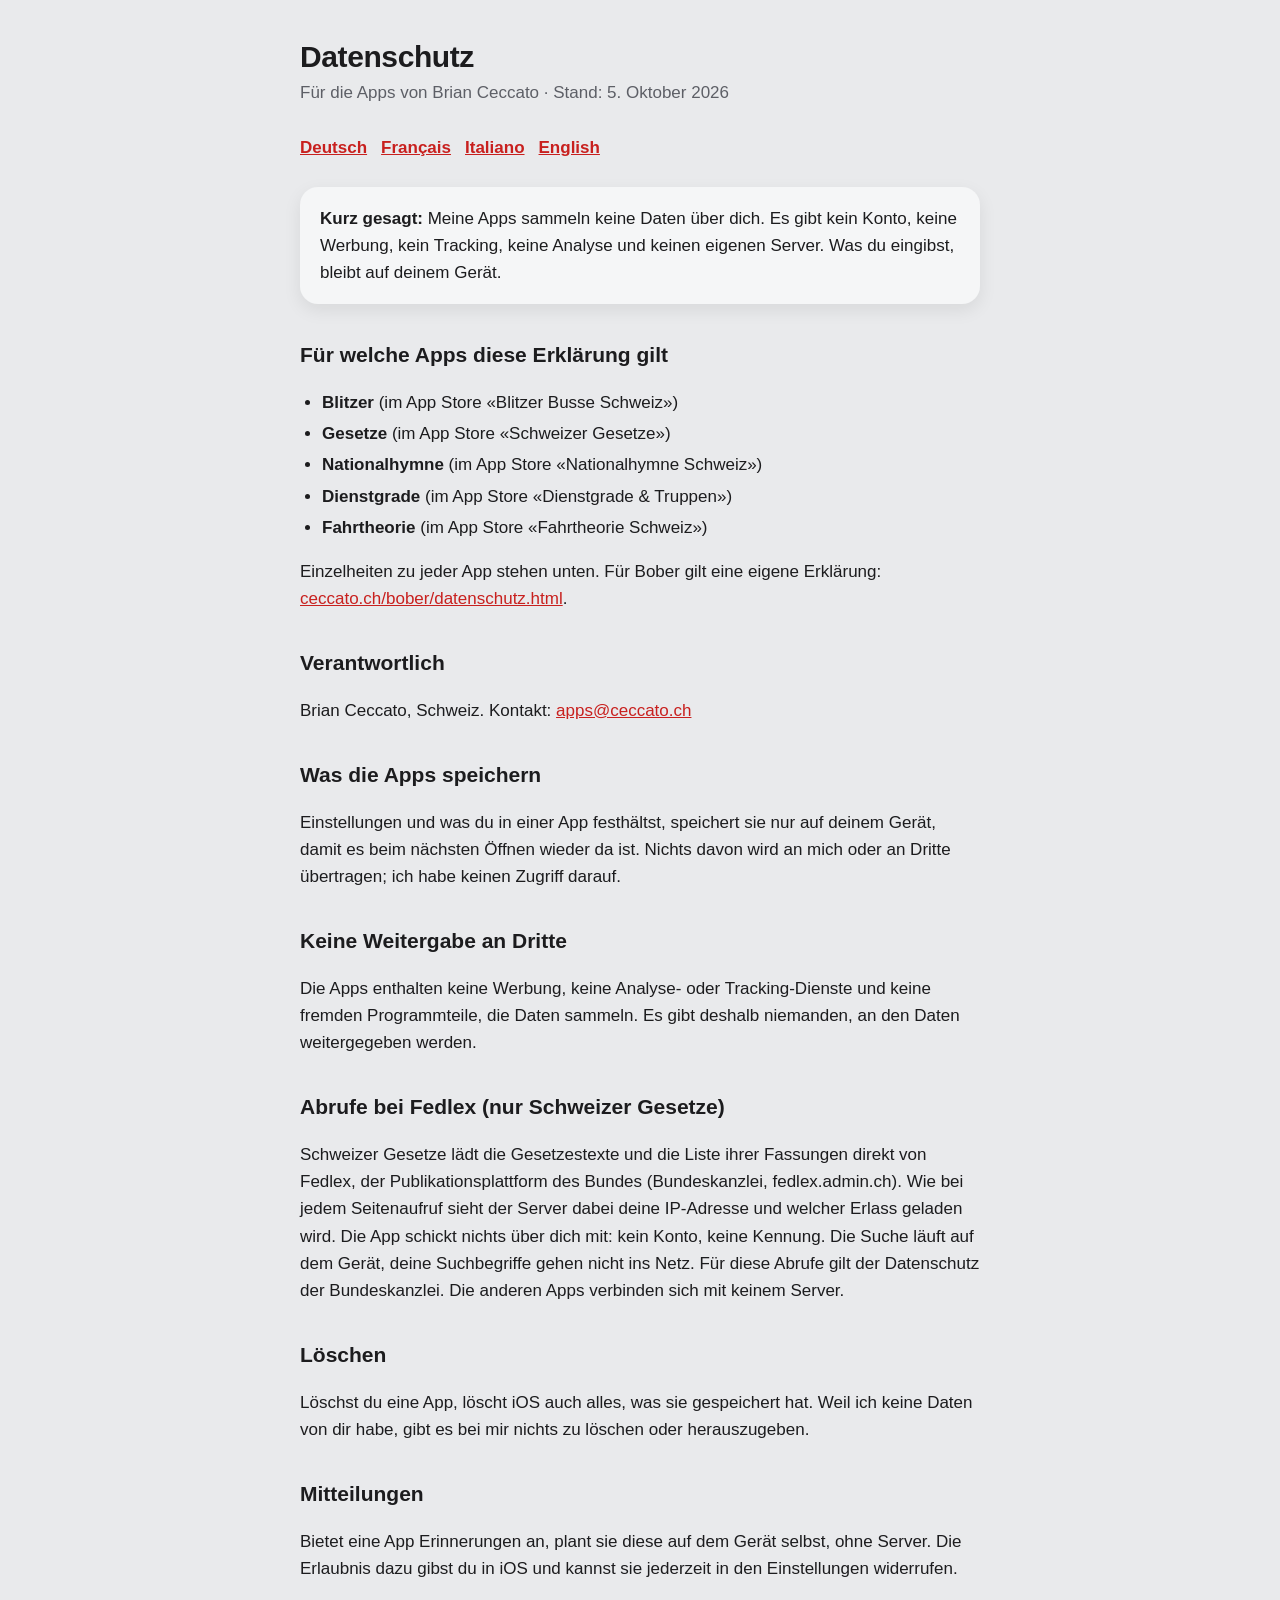
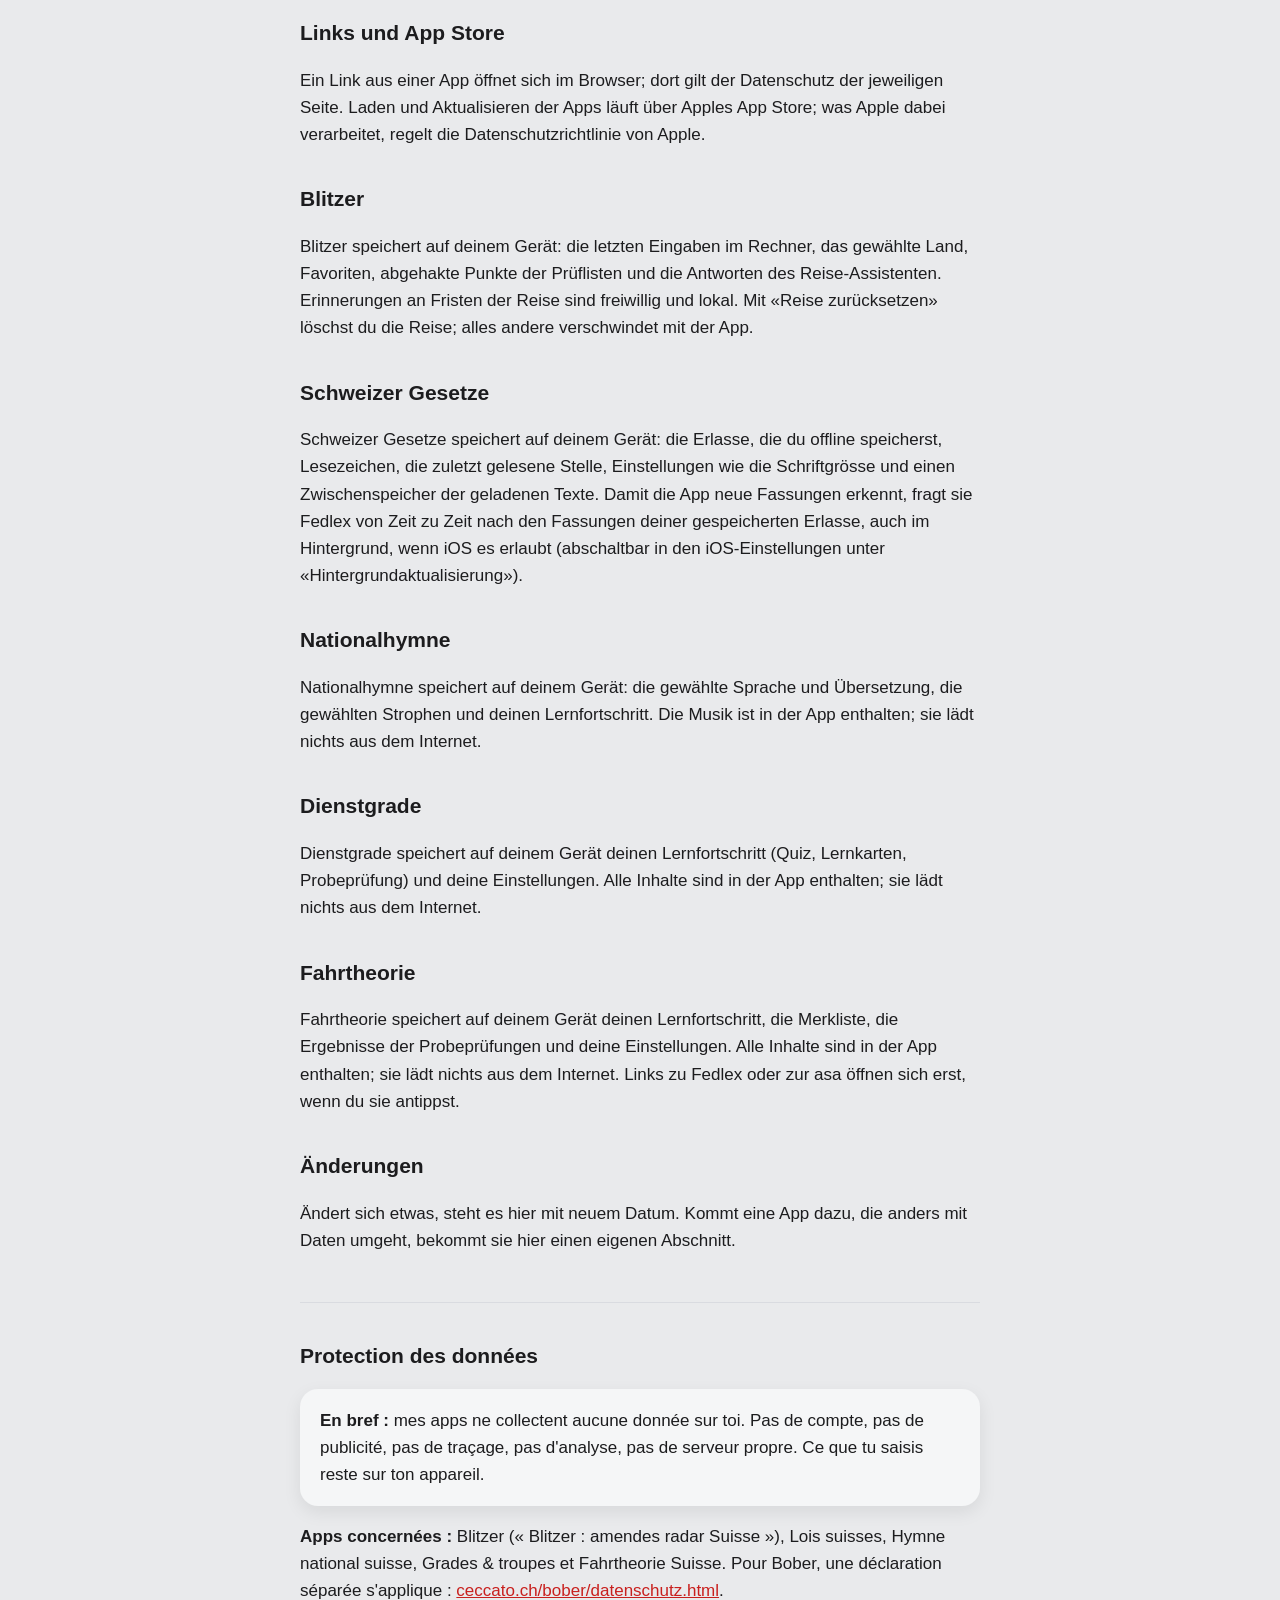
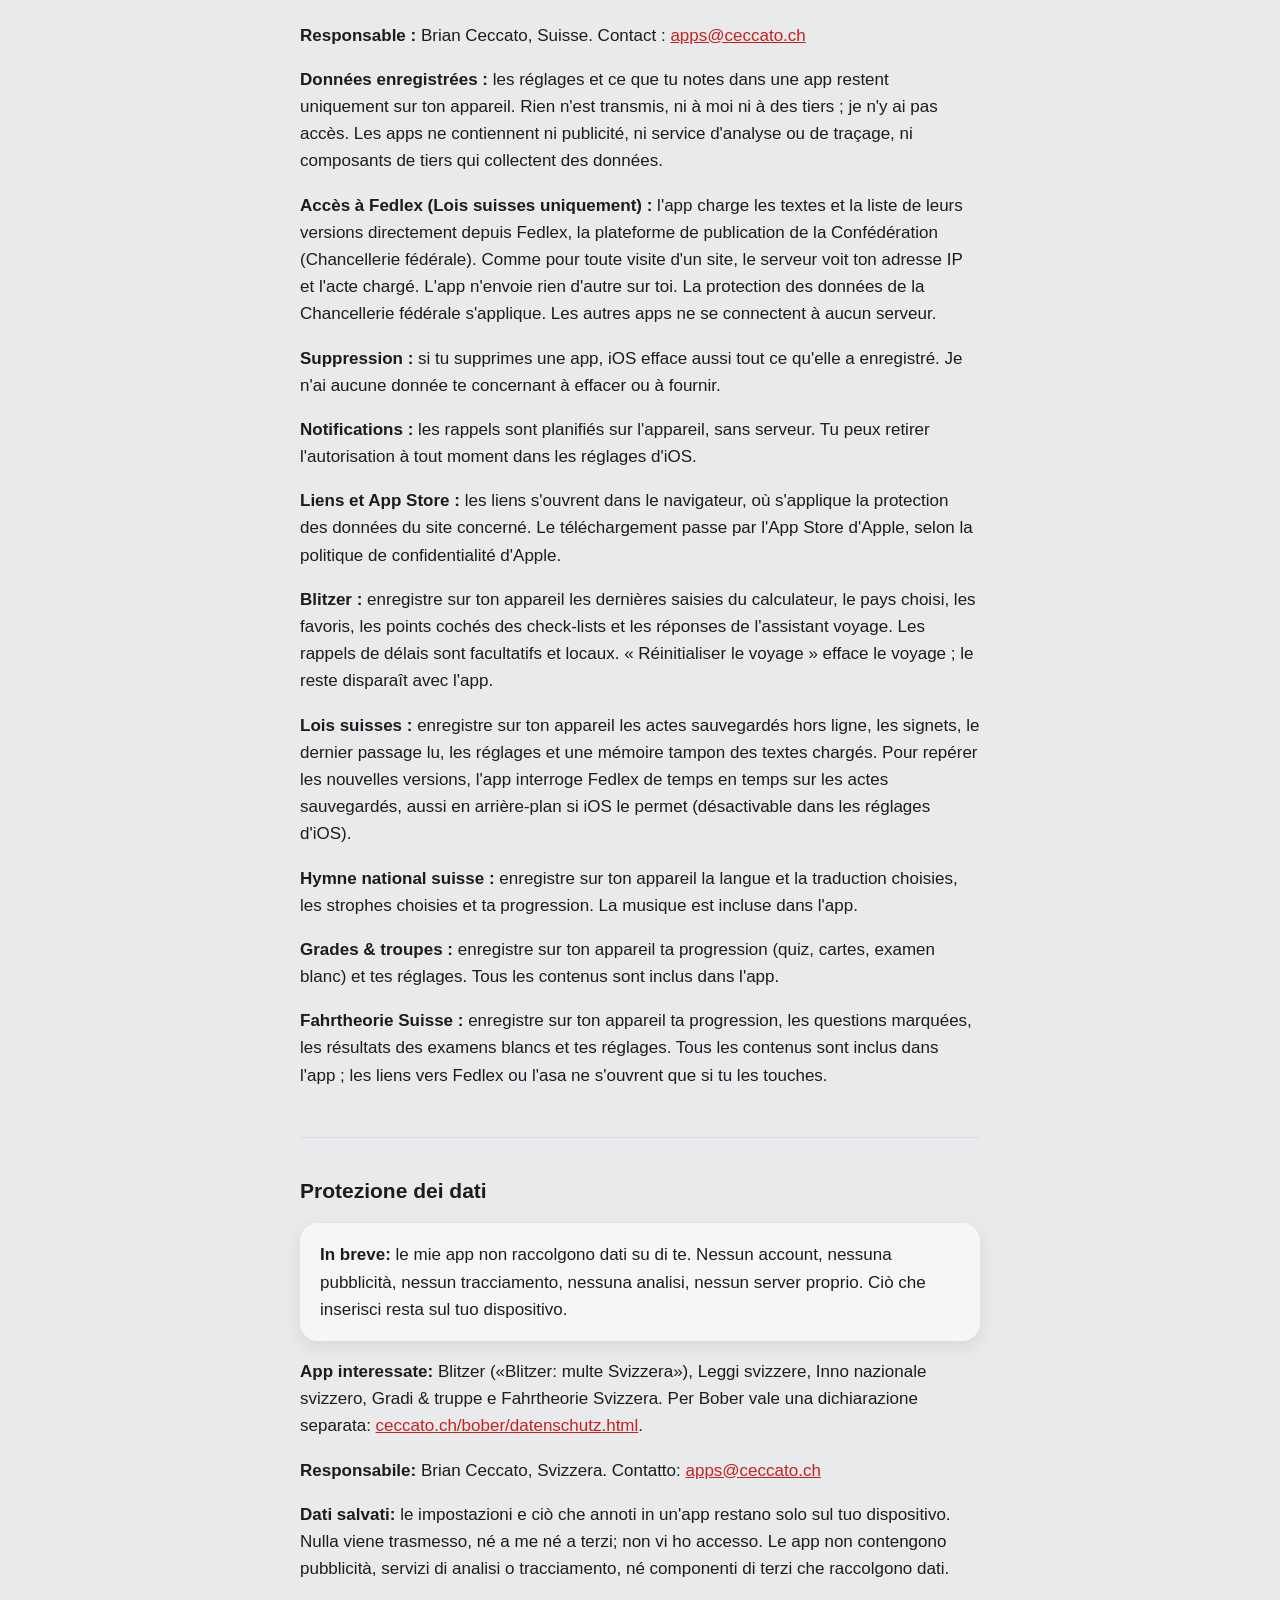
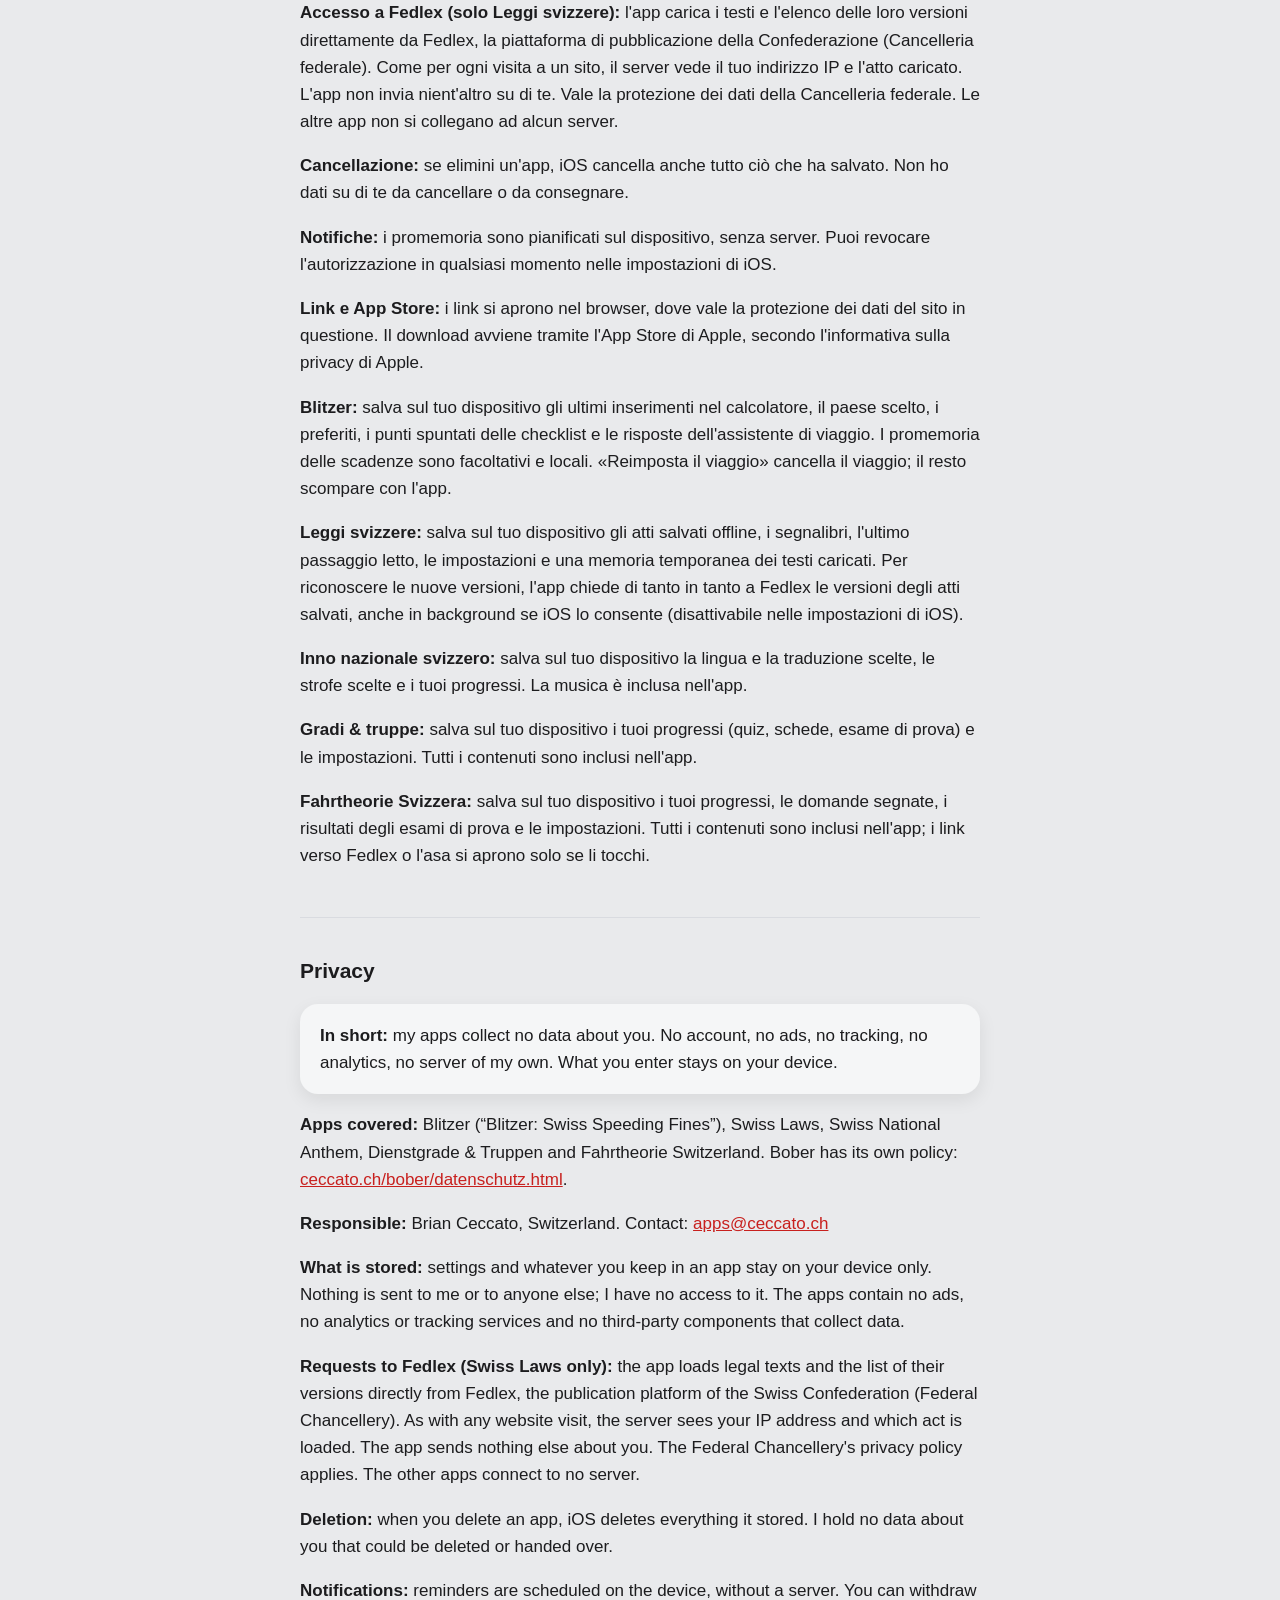
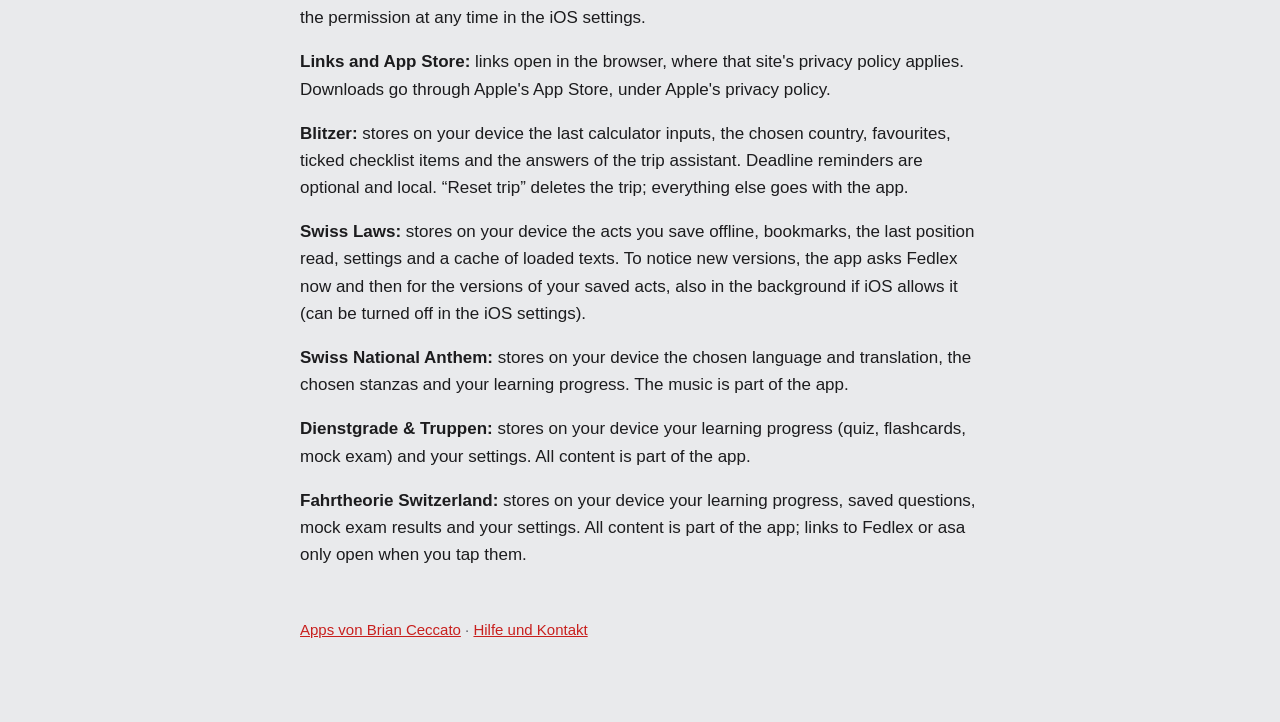
==== commit ca11910a: "fahrkunde" ====
--- a/apps/datenschutz.html
+++ b/apps/datenschutz.html
@@ -29,6 +29,7 @@
     <li><strong>Gesetze</strong> (im App Store «Schweizer Gesetze»)</li>
     <li><strong>Nationalhymne</strong> (im App Store «Nationalhymne Schweiz»)</li>
     <li><strong>Dienstgrade</strong> (im App Store «Dienstgrade &amp; Truppen»)</li>
+    <li><strong>Fahrtheorie</strong> (im App Store «Fahrtheorie Schweiz»)</li>
   </ul>
   <p>Einzelheiten zu jeder App stehen unten. Für Bober gilt eine eigene Erklärung:
   <a href="https://ceccato.ch/bober/datenschutz.html">ceccato.ch/bober/datenschutz.html</a>.</p>
@@ -89,6 +90,11 @@
   Probeprüfung) und deine Einstellungen. Alle Inhalte sind in der App enthalten; sie lädt nichts aus
   dem Internet.</p>
 
+  <h2>Fahrtheorie</h2>
+  <p>Fahrtheorie speichert auf deinem Gerät deinen Lernfortschritt, die Merkliste, die Ergebnisse
+  der Probeprüfungen und deine Einstellungen. Alle Inhalte sind in der App enthalten; sie lädt nichts
+  aus dem Internet. Links zu Fedlex oder zur asa öffnen sich erst, wenn du sie antippst.</p>
+
   <h2>Änderungen</h2>
   <p>Ändert sich etwas, steht es hier mit neuem Datum. Kommt eine App dazu, die anders mit Daten
   umgeht, bekommt sie hier einen eigenen Abschnitt.</p>
@@ -100,7 +106,7 @@
   compte, pas de publicité, pas de traçage, pas d'analyse, pas de serveur propre. Ce que tu saisis
   reste sur ton appareil.</div>
   <p><strong>Apps concernées&nbsp;:</strong> Blitzer («&nbsp;Blitzer&nbsp;: amendes radar Suisse&nbsp;»),
-  Lois suisses, Hymne national suisse et Grades &amp; troupes. Pour Bober, une déclaration séparée
+  Lois suisses, Hymne national suisse, Grades &amp; troupes et Fahrtheorie Suisse. Pour Bober, une déclaration séparée
   s'applique&nbsp;: <a href="https://ceccato.ch/bober/datenschutz.html">ceccato.ch/bober/datenschutz.html</a>.</p>
   <p><strong>Responsable&nbsp;:</strong> Brian Ceccato, Suisse.
   Contact&nbsp;: <a href="mailto:apps@ceccato.ch">apps@ceccato.ch</a></p>
@@ -132,6 +138,9 @@
   traduction choisies, les strophes choisies et ta progression. La musique est incluse dans l'app.</p>
   <p><strong>Grades &amp; troupes&nbsp;:</strong> enregistre sur ton appareil ta progression (quiz, cartes,
   examen blanc) et tes réglages. Tous les contenus sont inclus dans l'app.</p>
+  <p><strong>Fahrtheorie Suisse&nbsp;:</strong> enregistre sur ton appareil ta progression, les
+  questions marquées, les résultats des examens blancs et tes réglages. Tous les contenus sont inclus
+  dans l'app&nbsp;; les liens vers Fedlex ou l'asa ne s'ouvrent que si tu les touches.</p>
 </section>
 <hr>
 <section id="it" lang="it">
@@ -140,7 +149,7 @@
   nessuna pubblicità, nessun tracciamento, nessuna analisi, nessun server proprio. Ciò che inserisci
   resta sul tuo dispositivo.</div>
   <p><strong>App interessate:</strong> Blitzer («Blitzer: multe Svizzera»), Leggi svizzere, Inno
-  nazionale svizzero e Gradi &amp; truppe. Per Bober vale una dichiarazione separata:
+  nazionale svizzero, Gradi &amp; truppe e Fahrtheorie Svizzera. Per Bober vale una dichiarazione separata:
   <a href="https://ceccato.ch/bober/datenschutz.html">ceccato.ch/bober/datenschutz.html</a>.</p>
   <p><strong>Responsabile:</strong> Brian Ceccato, Svizzera.
   Contatto: <a href="mailto:apps@ceccato.ch">apps@ceccato.ch</a></p>
@@ -171,6 +180,9 @@
   scelte, le strofe scelte e i tuoi progressi. La musica è inclusa nell'app.</p>
   <p><strong>Gradi &amp; truppe:</strong> salva sul tuo dispositivo i tuoi progressi (quiz, schede, esame
   di prova) e le impostazioni. Tutti i contenuti sono inclusi nell'app.</p>
+  <p><strong>Fahrtheorie Svizzera:</strong> salva sul tuo dispositivo i tuoi progressi, le domande
+  segnate, i risultati degli esami di prova e le impostazioni. Tutti i contenuti sono inclusi
+  nell'app; i link verso Fedlex o l'asa si aprono solo se li tocchi.</p>
 </section>
 <hr>
 <section id="en" lang="en">
@@ -178,7 +190,7 @@
   <div class="card"><strong>In short:</strong> my apps collect no data about you. No account, no ads, no
   tracking, no analytics, no server of my own. What you enter stays on your device.</div>
   <p><strong>Apps covered:</strong> Blitzer (“Blitzer: Swiss Speeding Fines”), Swiss Laws, Swiss National
-  Anthem and Dienstgrade &amp; Truppen. Bober has its own policy:
+  Anthem, Dienstgrade &amp; Truppen and Fahrtheorie Switzerland. Bober has its own policy:
   <a href="https://ceccato.ch/bober/datenschutz.html">ceccato.ch/bober/datenschutz.html</a>.</p>
   <p><strong>Responsible:</strong> Brian Ceccato, Switzerland.
   Contact: <a href="mailto:apps@ceccato.ch">apps@ceccato.ch</a></p>
@@ -207,6 +219,9 @@
   translation, the chosen stanzas and your learning progress. The music is part of the app.</p>
   <p><strong>Dienstgrade &amp; Truppen:</strong> stores on your device your learning progress (quiz,
   flashcards, mock exam) and your settings. All content is part of the app.</p>
+  <p><strong>Fahrtheorie Switzerland:</strong> stores on your device your learning progress, saved
+  questions, mock exam results and your settings. All content is part of the app; links to Fedlex or
+  asa only open when you tap them.</p>
 </section>
 <footer><a href="index.html">Apps von Brian Ceccato</a> · <a href="support.html">Hilfe und Kontakt</a></footer>
 </div>
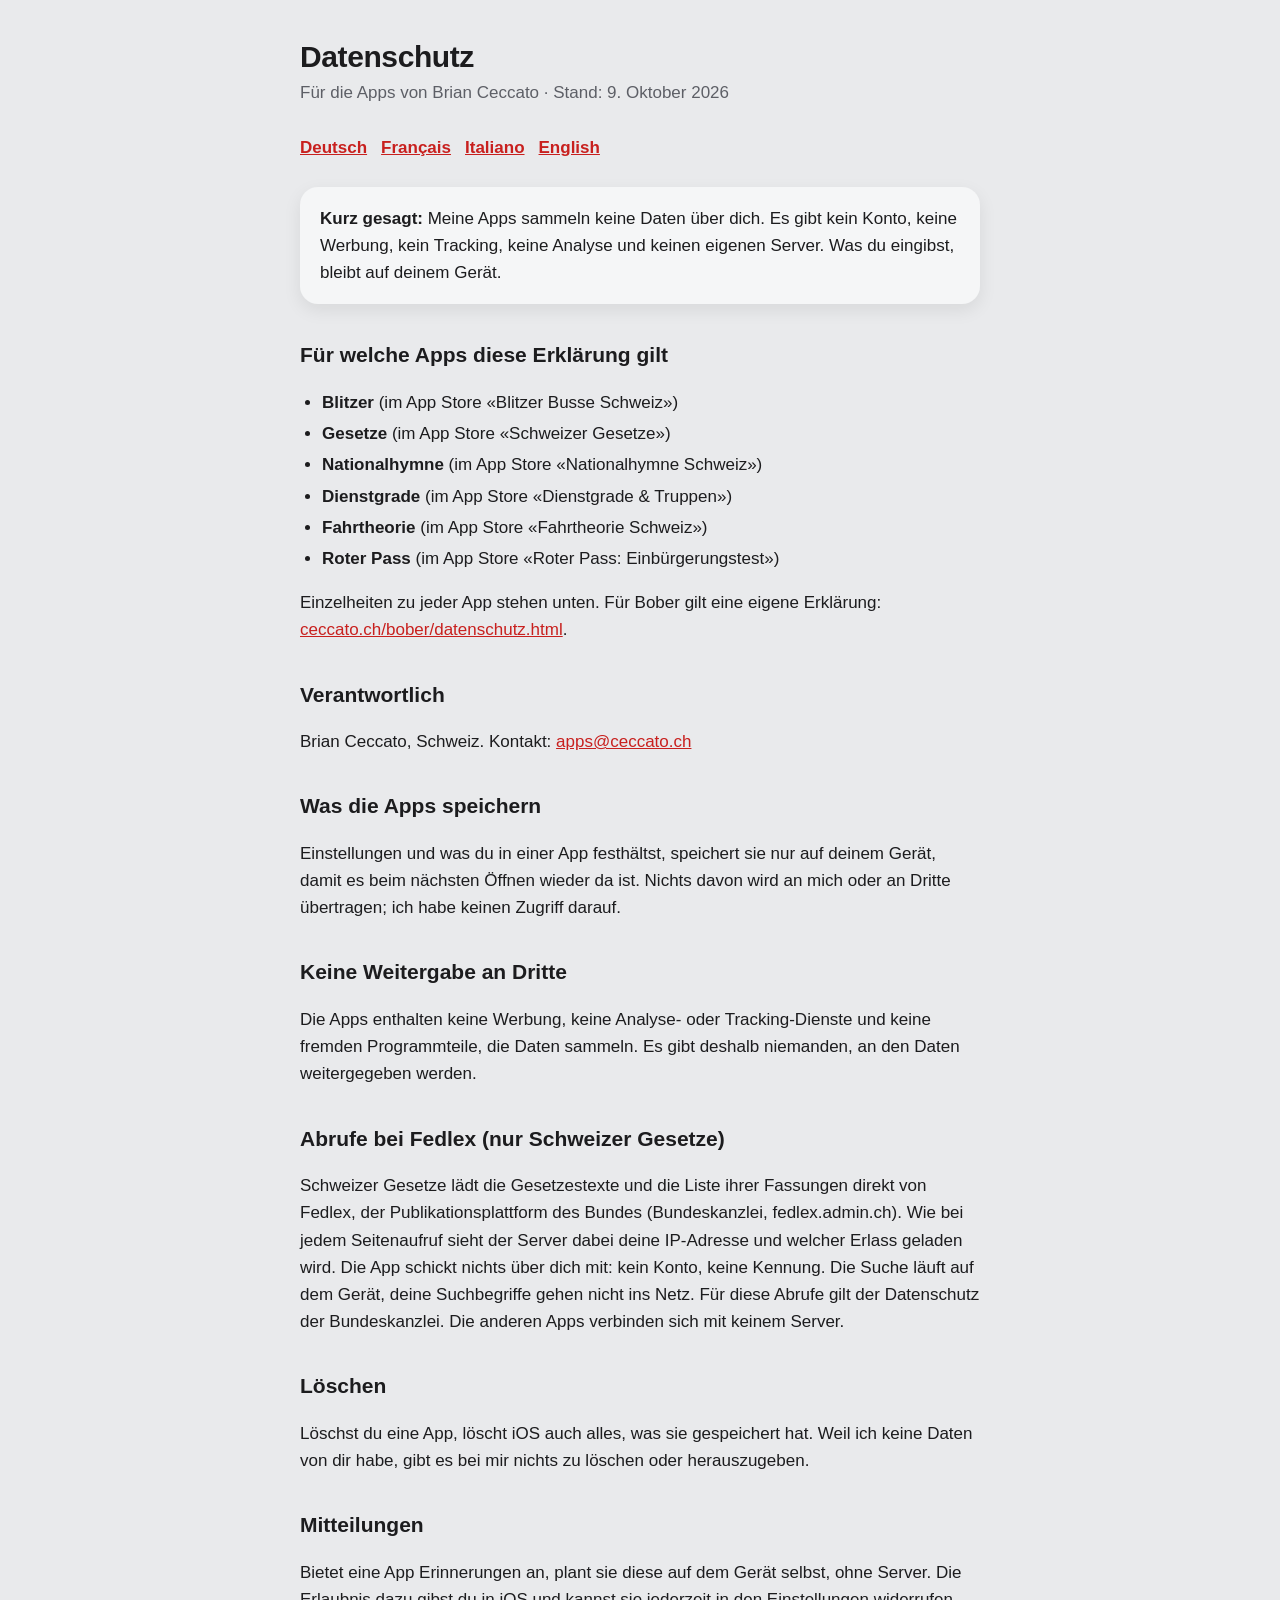
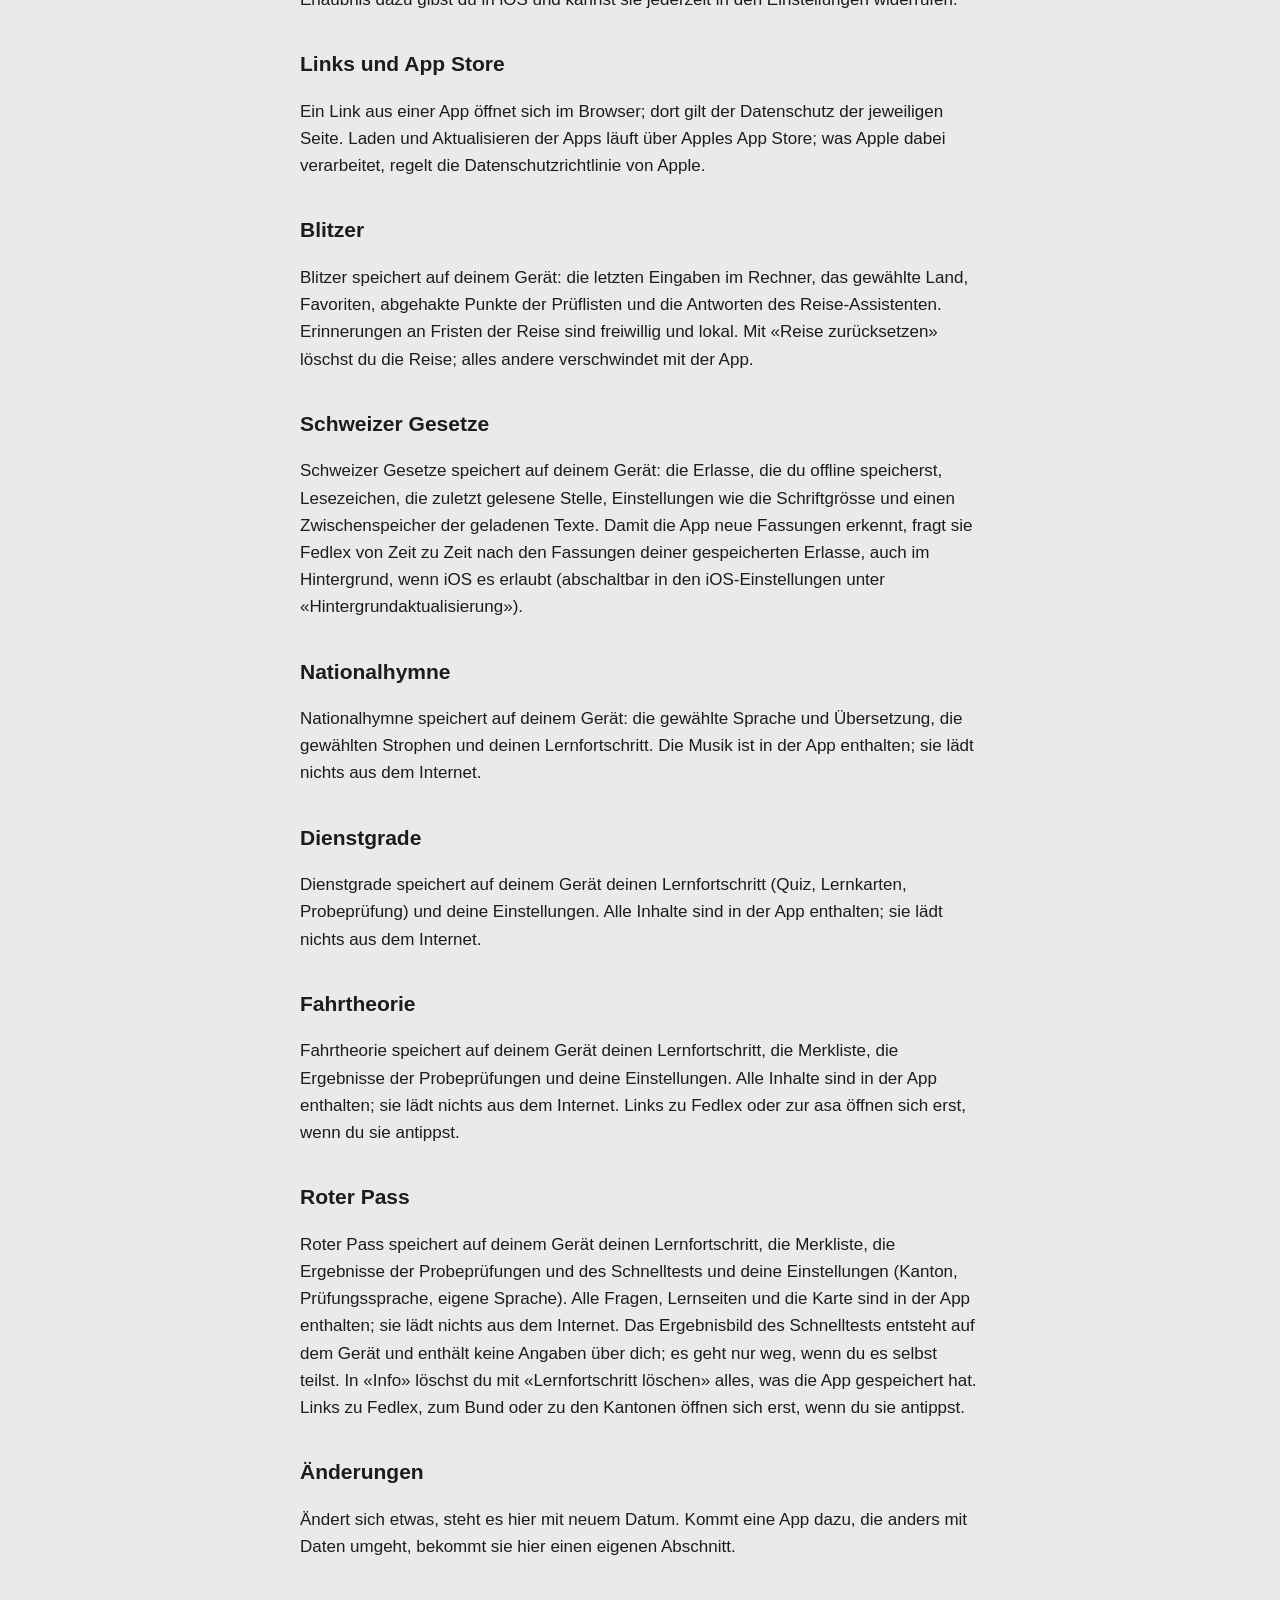
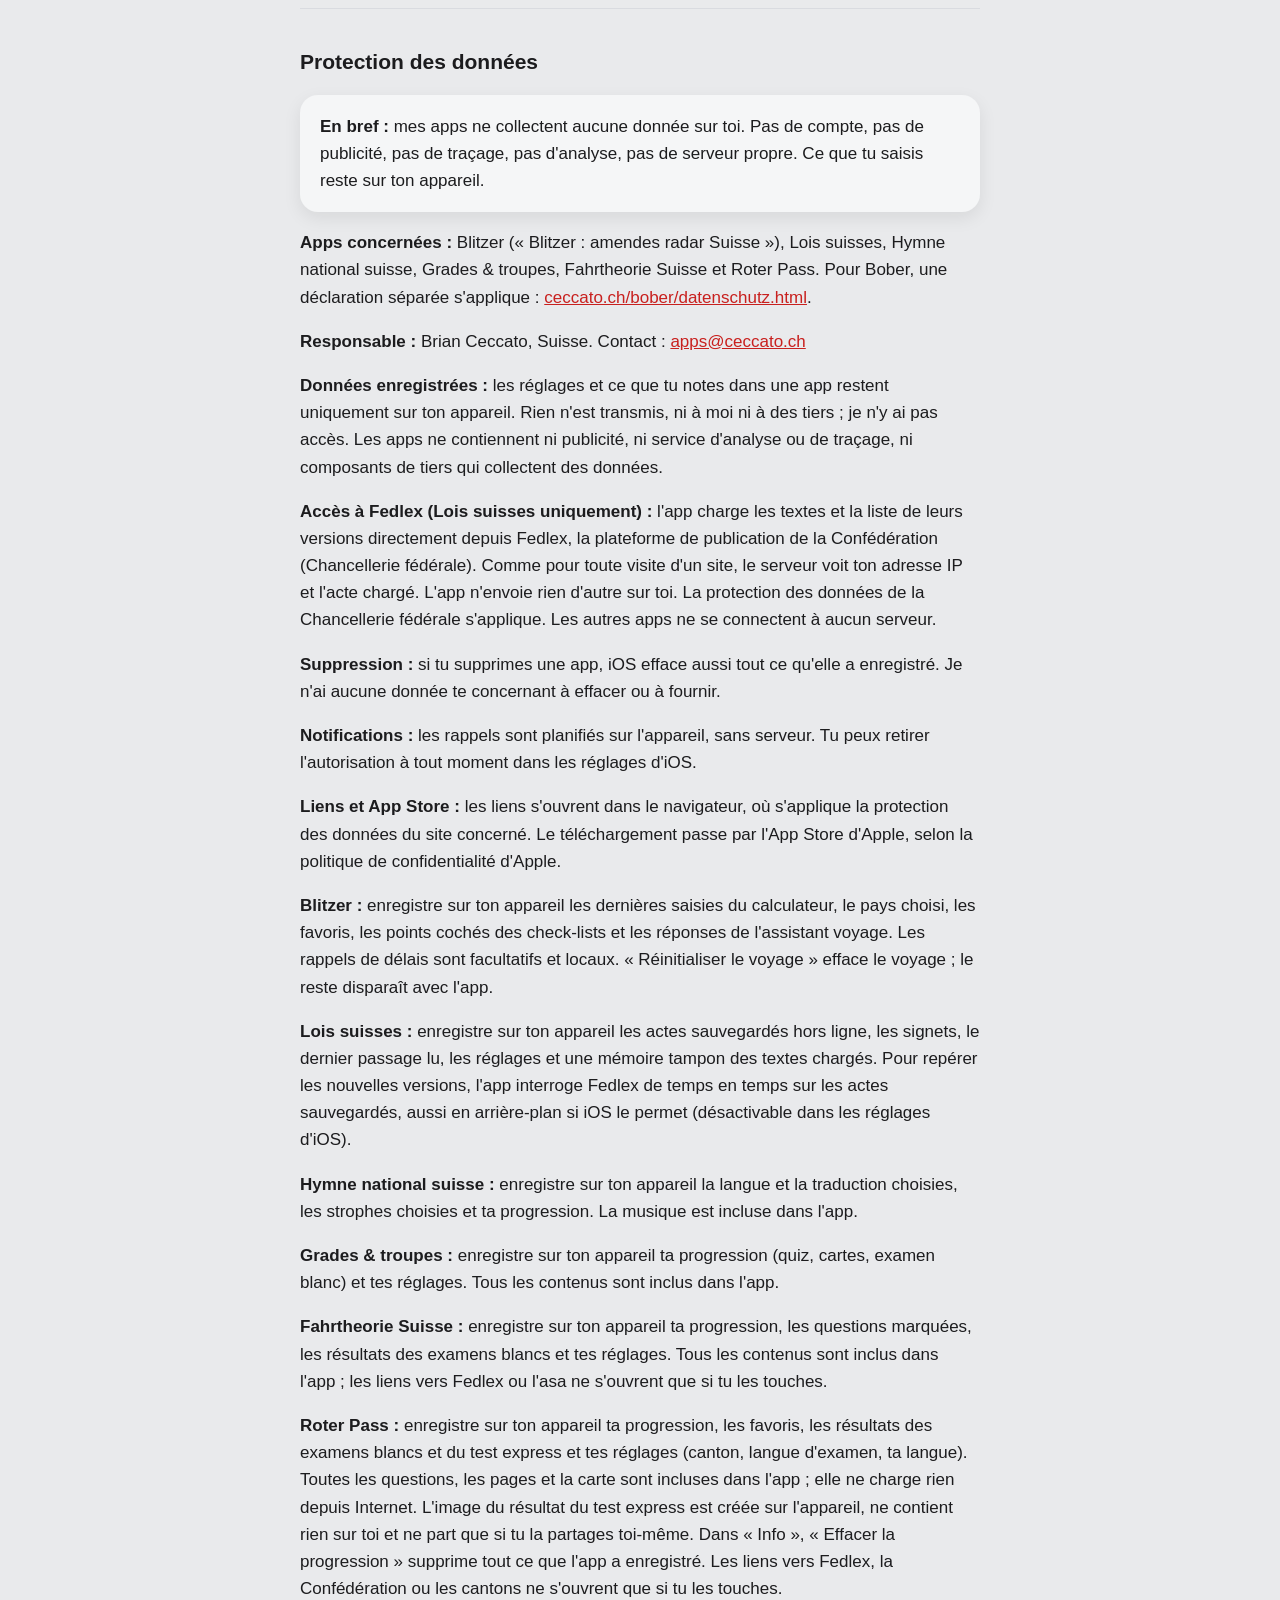
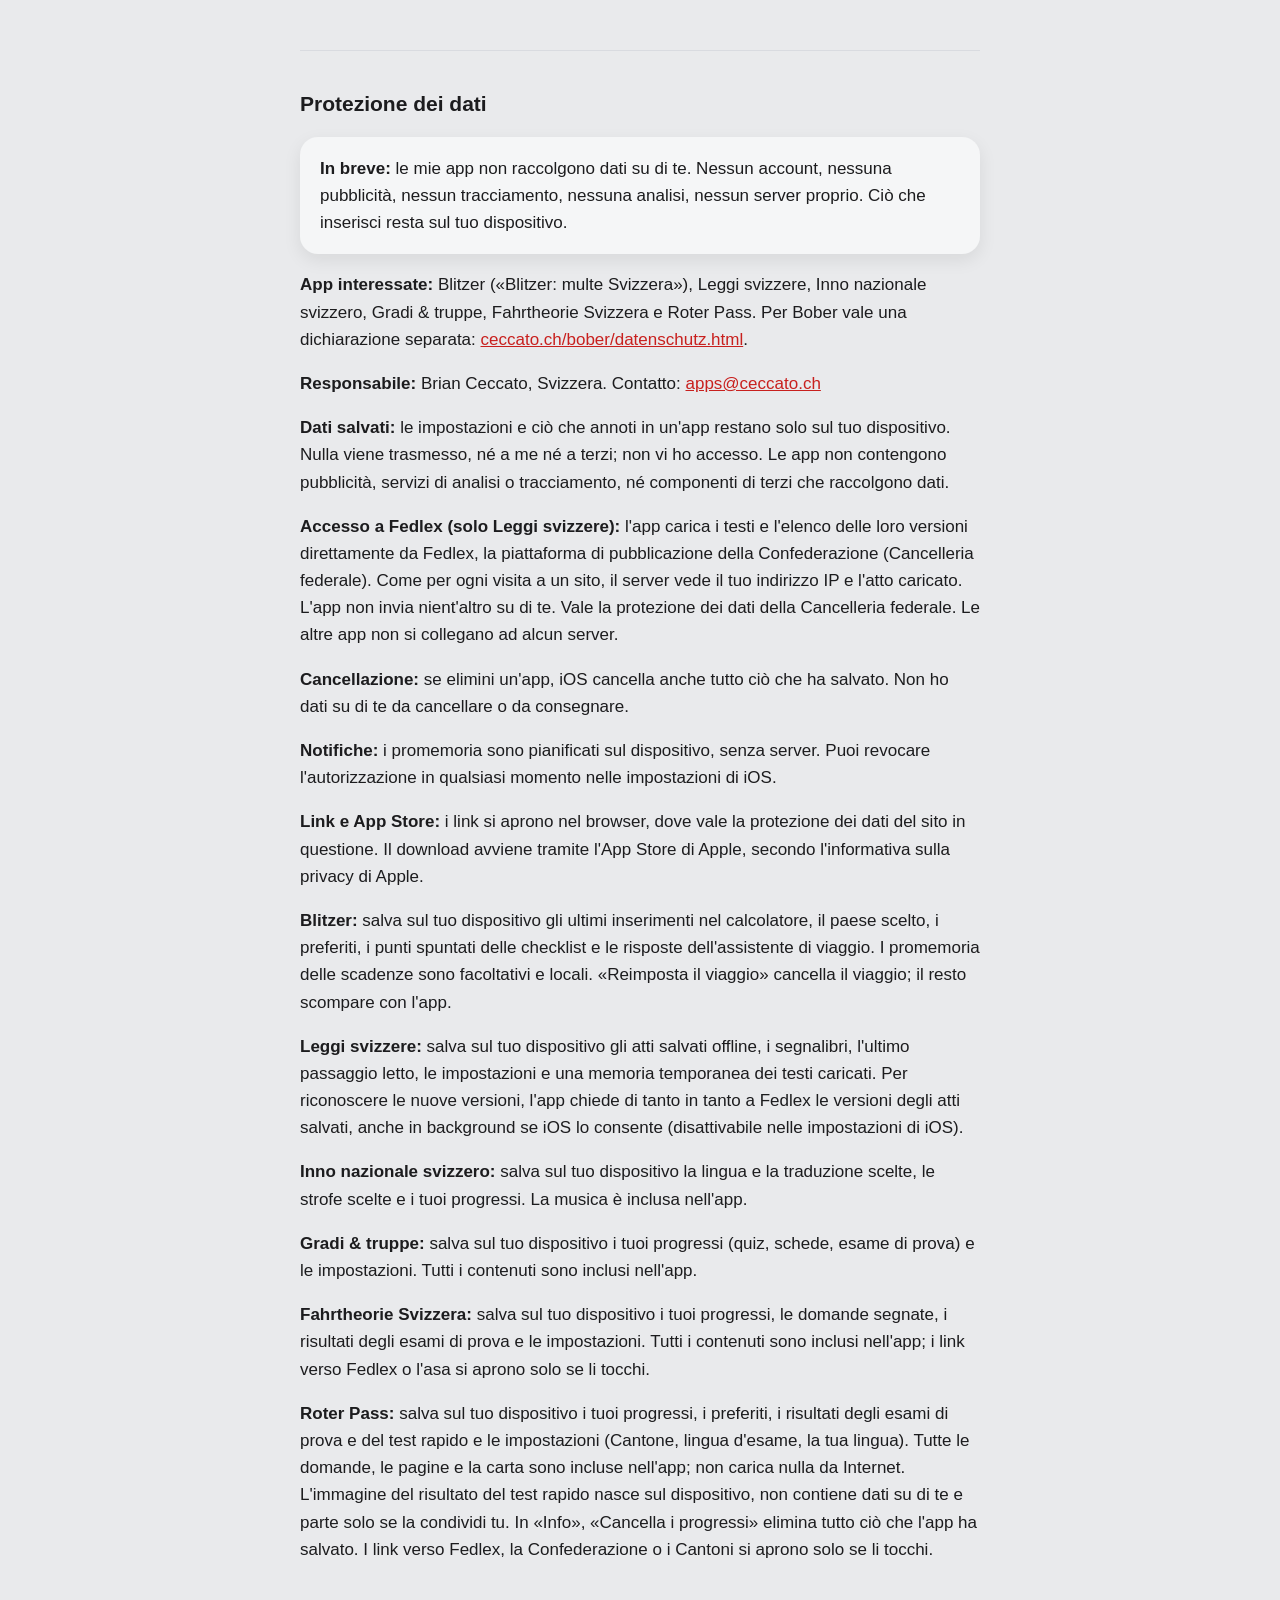
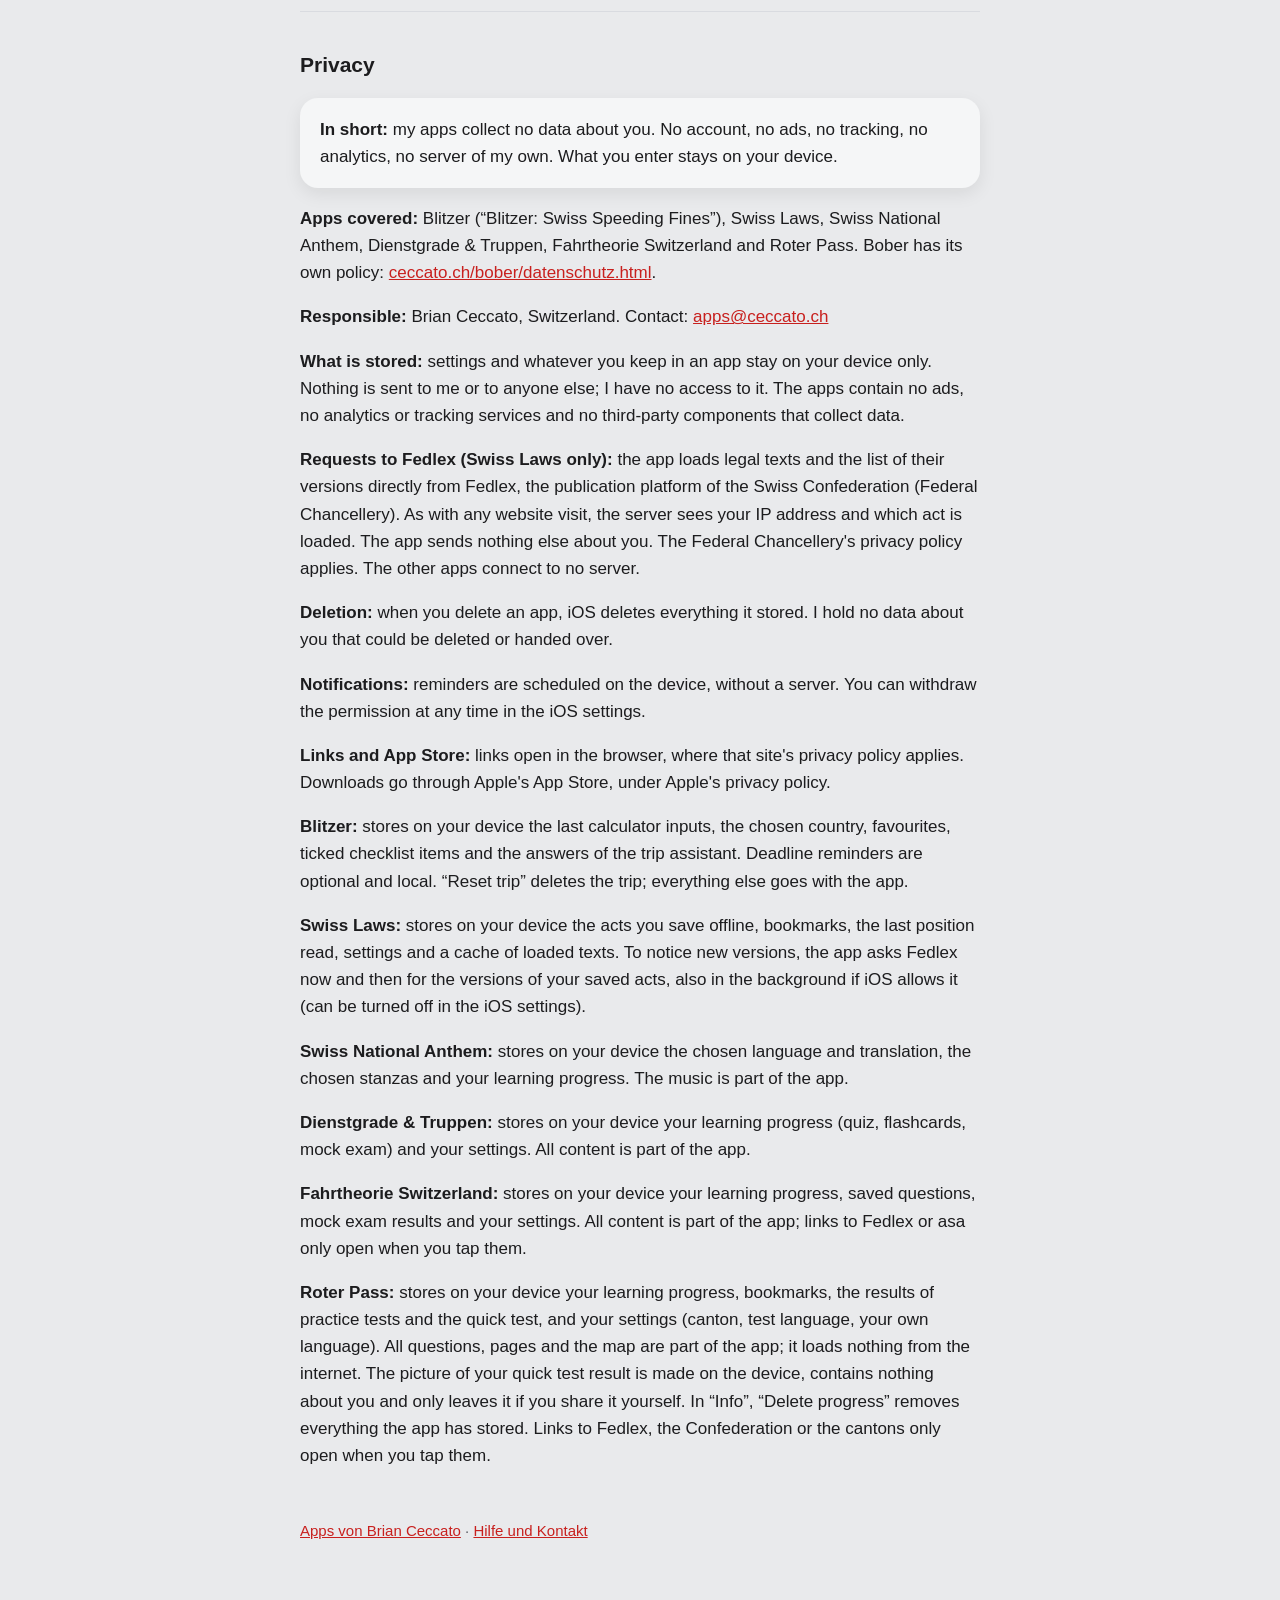
==== commit 25682a7f: "Einbürgerung" ====
--- a/apps/datenschutz.html
+++ b/apps/datenschutz.html
@@ -13,7 +13,7 @@
 <header>
   <div>
     <h1>Datenschutz</h1>
-    <p class="lead">Für die Apps von Brian Ceccato · Stand: 5. Oktober 2026</p>
+    <p class="lead">Für die Apps von Brian Ceccato · Stand: 9. Oktober 2026</p>
   </div>
 </header>
 <nav class="langs"><a href="#de">Deutsch</a><a href="#fr">Français</a><a href="#it">Italiano</a><a href="#en">English</a></nav>
@@ -30,6 +30,7 @@
     <li><strong>Nationalhymne</strong> (im App Store «Nationalhymne Schweiz»)</li>
     <li><strong>Dienstgrade</strong> (im App Store «Dienstgrade &amp; Truppen»)</li>
     <li><strong>Fahrtheorie</strong> (im App Store «Fahrtheorie Schweiz»)</li>
+    <li><strong>Roter Pass</strong> (im App Store «Roter Pass: Einbürgerungstest»)</li>
   </ul>
   <p>Einzelheiten zu jeder App stehen unten. Für Bober gilt eine eigene Erklärung:
   <a href="https://ceccato.ch/bober/datenschutz.html">ceccato.ch/bober/datenschutz.html</a>.</p>
@@ -95,6 +96,15 @@
   der Probeprüfungen und deine Einstellungen. Alle Inhalte sind in der App enthalten; sie lädt nichts
   aus dem Internet. Links zu Fedlex oder zur asa öffnen sich erst, wenn du sie antippst.</p>
 
+  <h2 id="roter-pass">Roter Pass</h2>
+  <p>Roter Pass speichert auf deinem Gerät deinen Lernfortschritt, die Merkliste, die Ergebnisse der
+  Probeprüfungen und des Schnelltests und deine Einstellungen (Kanton, Prüfungssprache, eigene Sprache).
+  Alle Fragen, Lernseiten und die Karte sind in der App enthalten; sie lädt nichts aus dem Internet.
+  Das Ergebnisbild des Schnelltests entsteht auf dem Gerät und enthält keine Angaben über dich; es geht
+  nur weg, wenn du es selbst teilst. In «Info» löschst du mit «Lernfortschritt löschen» alles, was die
+  App gespeichert hat. Links zu Fedlex, zum Bund oder zu den Kantonen öffnen sich erst, wenn du sie
+  antippst.</p>
+
   <h2>Änderungen</h2>
   <p>Ändert sich etwas, steht es hier mit neuem Datum. Kommt eine App dazu, die anders mit Daten
   umgeht, bekommt sie hier einen eigenen Abschnitt.</p>
@@ -106,7 +116,7 @@
   compte, pas de publicité, pas de traçage, pas d'analyse, pas de serveur propre. Ce que tu saisis
   reste sur ton appareil.</div>
   <p><strong>Apps concernées&nbsp;:</strong> Blitzer («&nbsp;Blitzer&nbsp;: amendes radar Suisse&nbsp;»),
-  Lois suisses, Hymne national suisse, Grades &amp; troupes et Fahrtheorie Suisse. Pour Bober, une déclaration séparée
+  Lois suisses, Hymne national suisse, Grades &amp; troupes, Fahrtheorie Suisse et Roter Pass. Pour Bober, une déclaration séparée
   s'applique&nbsp;: <a href="https://ceccato.ch/bober/datenschutz.html">ceccato.ch/bober/datenschutz.html</a>.</p>
   <p><strong>Responsable&nbsp;:</strong> Brian Ceccato, Suisse.
   Contact&nbsp;: <a href="mailto:apps@ceccato.ch">apps@ceccato.ch</a></p>
@@ -141,6 +151,13 @@
   <p><strong>Fahrtheorie Suisse&nbsp;:</strong> enregistre sur ton appareil ta progression, les
   questions marquées, les résultats des examens blancs et tes réglages. Tous les contenus sont inclus
   dans l'app&nbsp;; les liens vers Fedlex ou l'asa ne s'ouvrent que si tu les touches.</p>
+  <p><strong>Roter Pass&nbsp;:</strong> enregistre sur ton appareil ta progression, les favoris, les
+  résultats des examens blancs et du test express et tes réglages (canton, langue d'examen, ta langue).
+  Toutes les questions, les pages et la carte sont incluses dans l'app&nbsp;; elle ne charge rien
+  depuis Internet. L'image du résultat du test express est créée sur l'appareil, ne contient rien sur
+  toi et ne part que si tu la partages toi-même. Dans «&nbsp;Info&nbsp;», «&nbsp;Effacer la
+  progression&nbsp;» supprime tout ce que l'app a enregistré. Les liens vers Fedlex, la Confédération
+  ou les cantons ne s'ouvrent que si tu les touches.</p>
 </section>
 <hr>
 <section id="it" lang="it">
@@ -149,7 +166,7 @@
   nessuna pubblicità, nessun tracciamento, nessuna analisi, nessun server proprio. Ciò che inserisci
   resta sul tuo dispositivo.</div>
   <p><strong>App interessate:</strong> Blitzer («Blitzer: multe Svizzera»), Leggi svizzere, Inno
-  nazionale svizzero, Gradi &amp; truppe e Fahrtheorie Svizzera. Per Bober vale una dichiarazione separata:
+  nazionale svizzero, Gradi &amp; truppe, Fahrtheorie Svizzera e Roter Pass. Per Bober vale una dichiarazione separata:
   <a href="https://ceccato.ch/bober/datenschutz.html">ceccato.ch/bober/datenschutz.html</a>.</p>
   <p><strong>Responsabile:</strong> Brian Ceccato, Svizzera.
   Contatto: <a href="mailto:apps@ceccato.ch">apps@ceccato.ch</a></p>
@@ -183,6 +200,12 @@
   <p><strong>Fahrtheorie Svizzera:</strong> salva sul tuo dispositivo i tuoi progressi, le domande
   segnate, i risultati degli esami di prova e le impostazioni. Tutti i contenuti sono inclusi
   nell'app; i link verso Fedlex o l'asa si aprono solo se li tocchi.</p>
+  <p><strong>Roter Pass:</strong> salva sul tuo dispositivo i tuoi progressi, i preferiti, i risultati
+  degli esami di prova e del test rapido e le impostazioni (Cantone, lingua d'esame, la tua lingua).
+  Tutte le domande, le pagine e la carta sono incluse nell'app; non carica nulla da Internet.
+  L'immagine del risultato del test rapido nasce sul dispositivo, non contiene dati su di te e parte
+  solo se la condividi tu. In «Info», «Cancella i progressi» elimina tutto ciò che l'app ha salvato. I
+  link verso Fedlex, la Confederazione o i Cantoni si aprono solo se li tocchi.</p>
 </section>
 <hr>
 <section id="en" lang="en">
@@ -190,7 +213,7 @@
   <div class="card"><strong>In short:</strong> my apps collect no data about you. No account, no ads, no
   tracking, no analytics, no server of my own. What you enter stays on your device.</div>
   <p><strong>Apps covered:</strong> Blitzer (“Blitzer: Swiss Speeding Fines”), Swiss Laws, Swiss National
-  Anthem, Dienstgrade &amp; Truppen and Fahrtheorie Switzerland. Bober has its own policy:
+  Anthem, Dienstgrade &amp; Truppen, Fahrtheorie Switzerland and Roter Pass. Bober has its own policy:
   <a href="https://ceccato.ch/bober/datenschutz.html">ceccato.ch/bober/datenschutz.html</a>.</p>
   <p><strong>Responsible:</strong> Brian Ceccato, Switzerland.
   Contact: <a href="mailto:apps@ceccato.ch">apps@ceccato.ch</a></p>
@@ -222,6 +245,12 @@
   <p><strong>Fahrtheorie Switzerland:</strong> stores on your device your learning progress, saved
   questions, mock exam results and your settings. All content is part of the app; links to Fedlex or
   asa only open when you tap them.</p>
+  <p><strong>Roter Pass:</strong> stores on your device your learning progress, bookmarks, the results
+  of practice tests and the quick test, and your settings (canton, test language, your own language).
+  All questions, pages and the map are part of the app; it loads nothing from the internet. The
+  picture of your quick test result is made on the device, contains nothing about you and only leaves
+  it if you share it yourself. In “Info”, “Delete progress” removes everything the app has stored.
+  Links to Fedlex, the Confederation or the cantons only open when you tap them.</p>
 </section>
 <footer><a href="index.html">Apps von Brian Ceccato</a> · <a href="support.html">Hilfe und Kontakt</a></footer>
 </div>
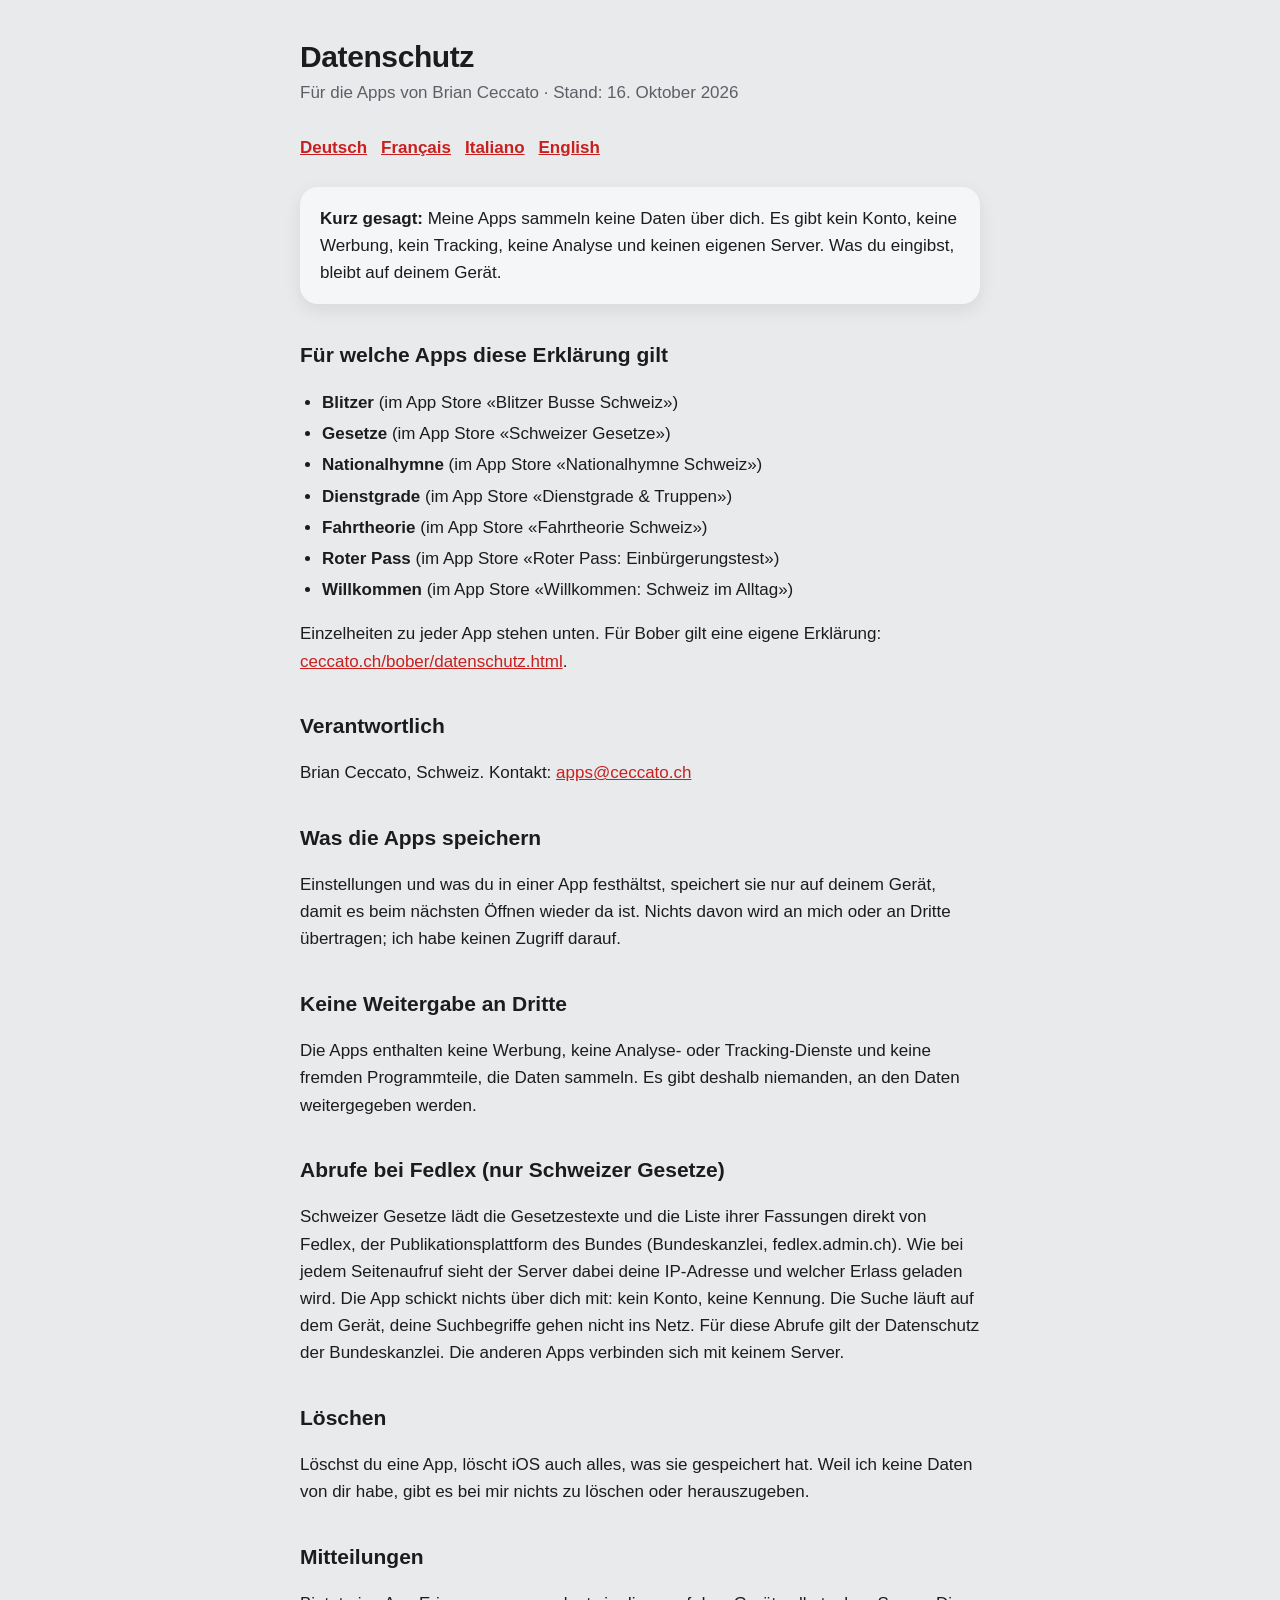
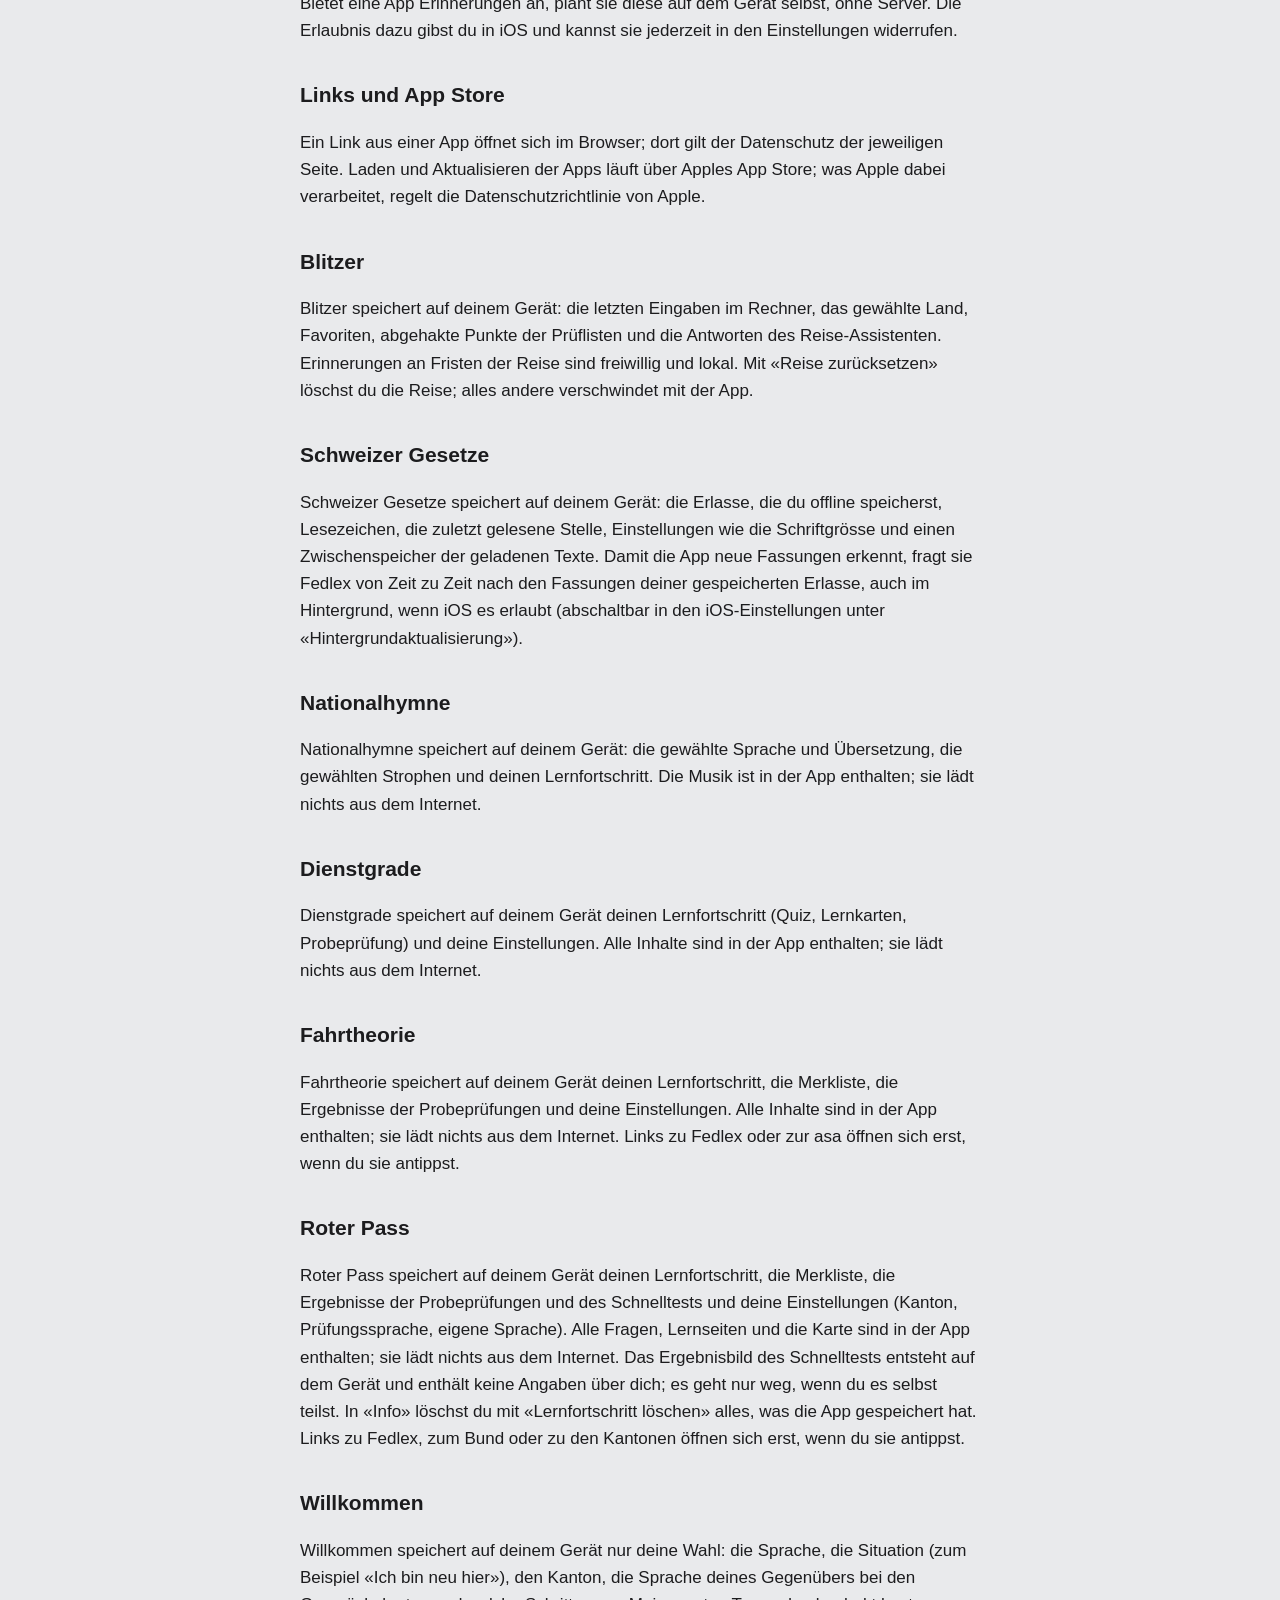
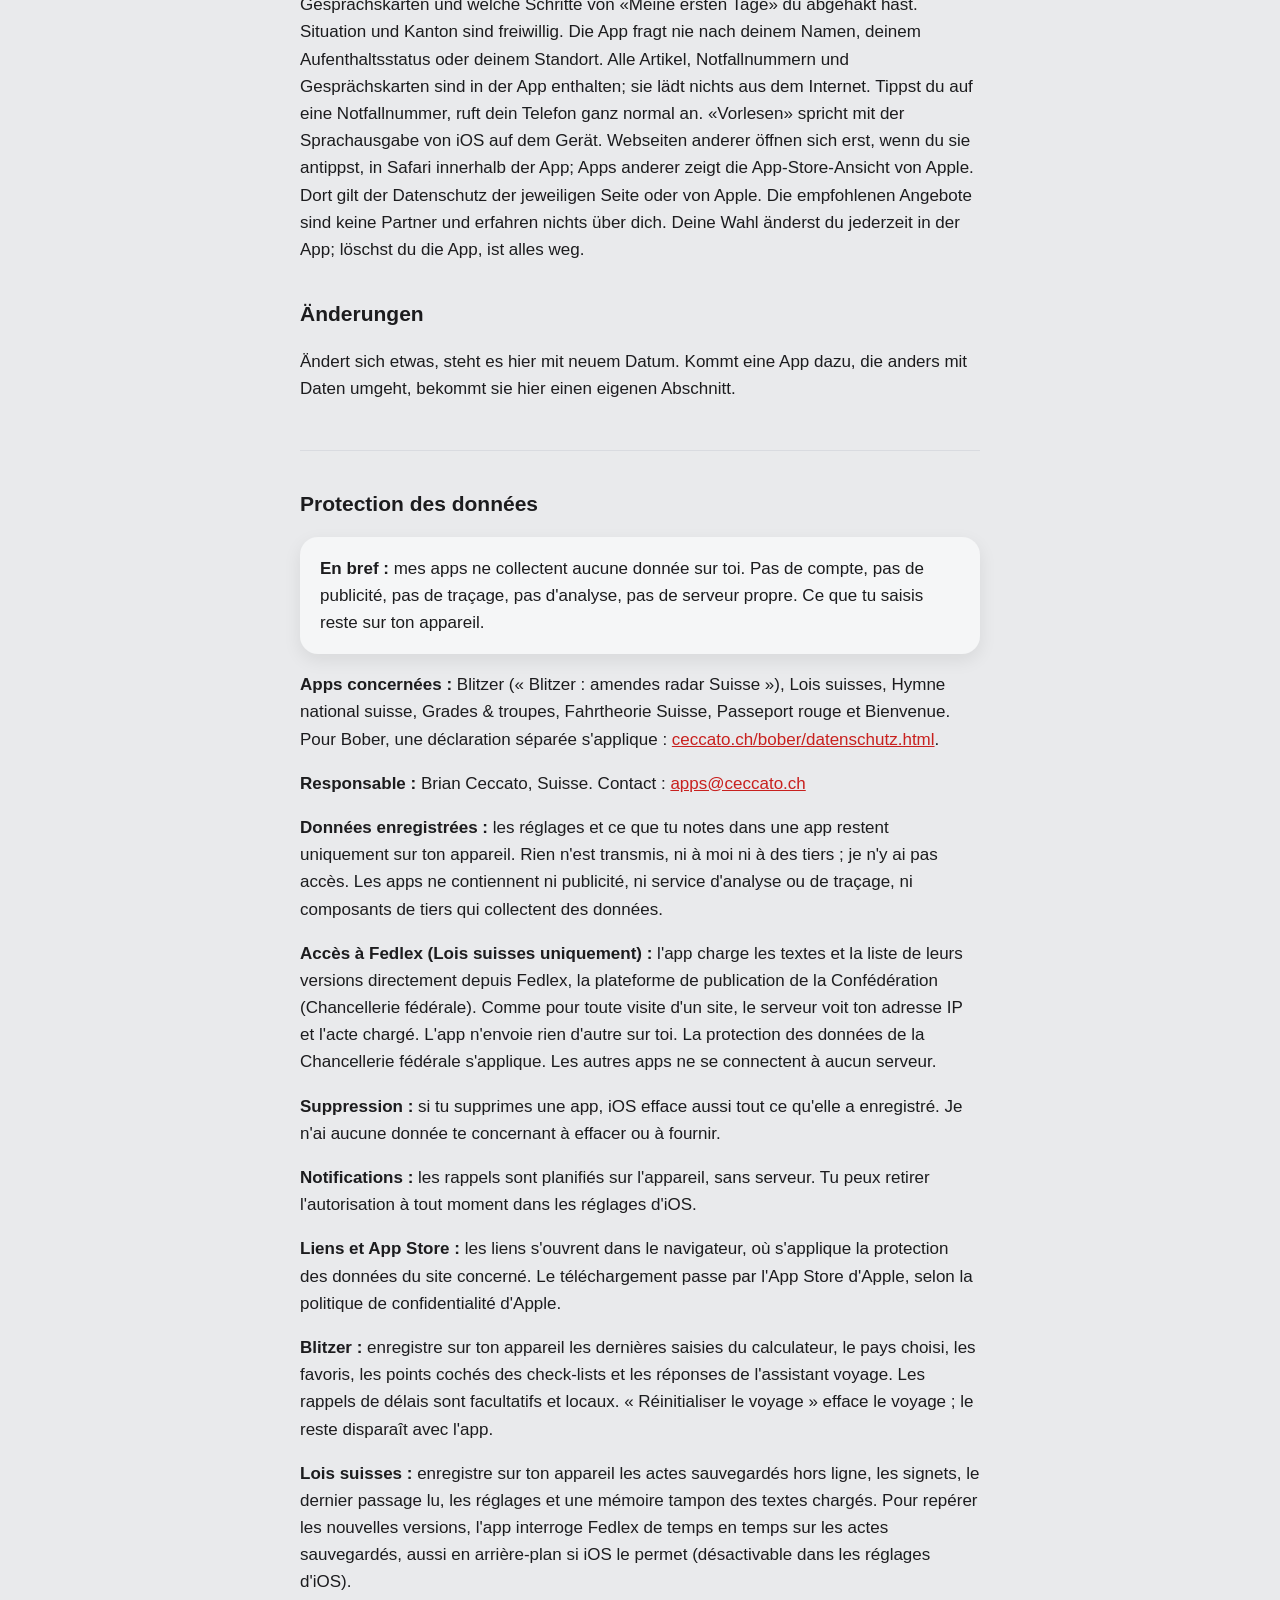
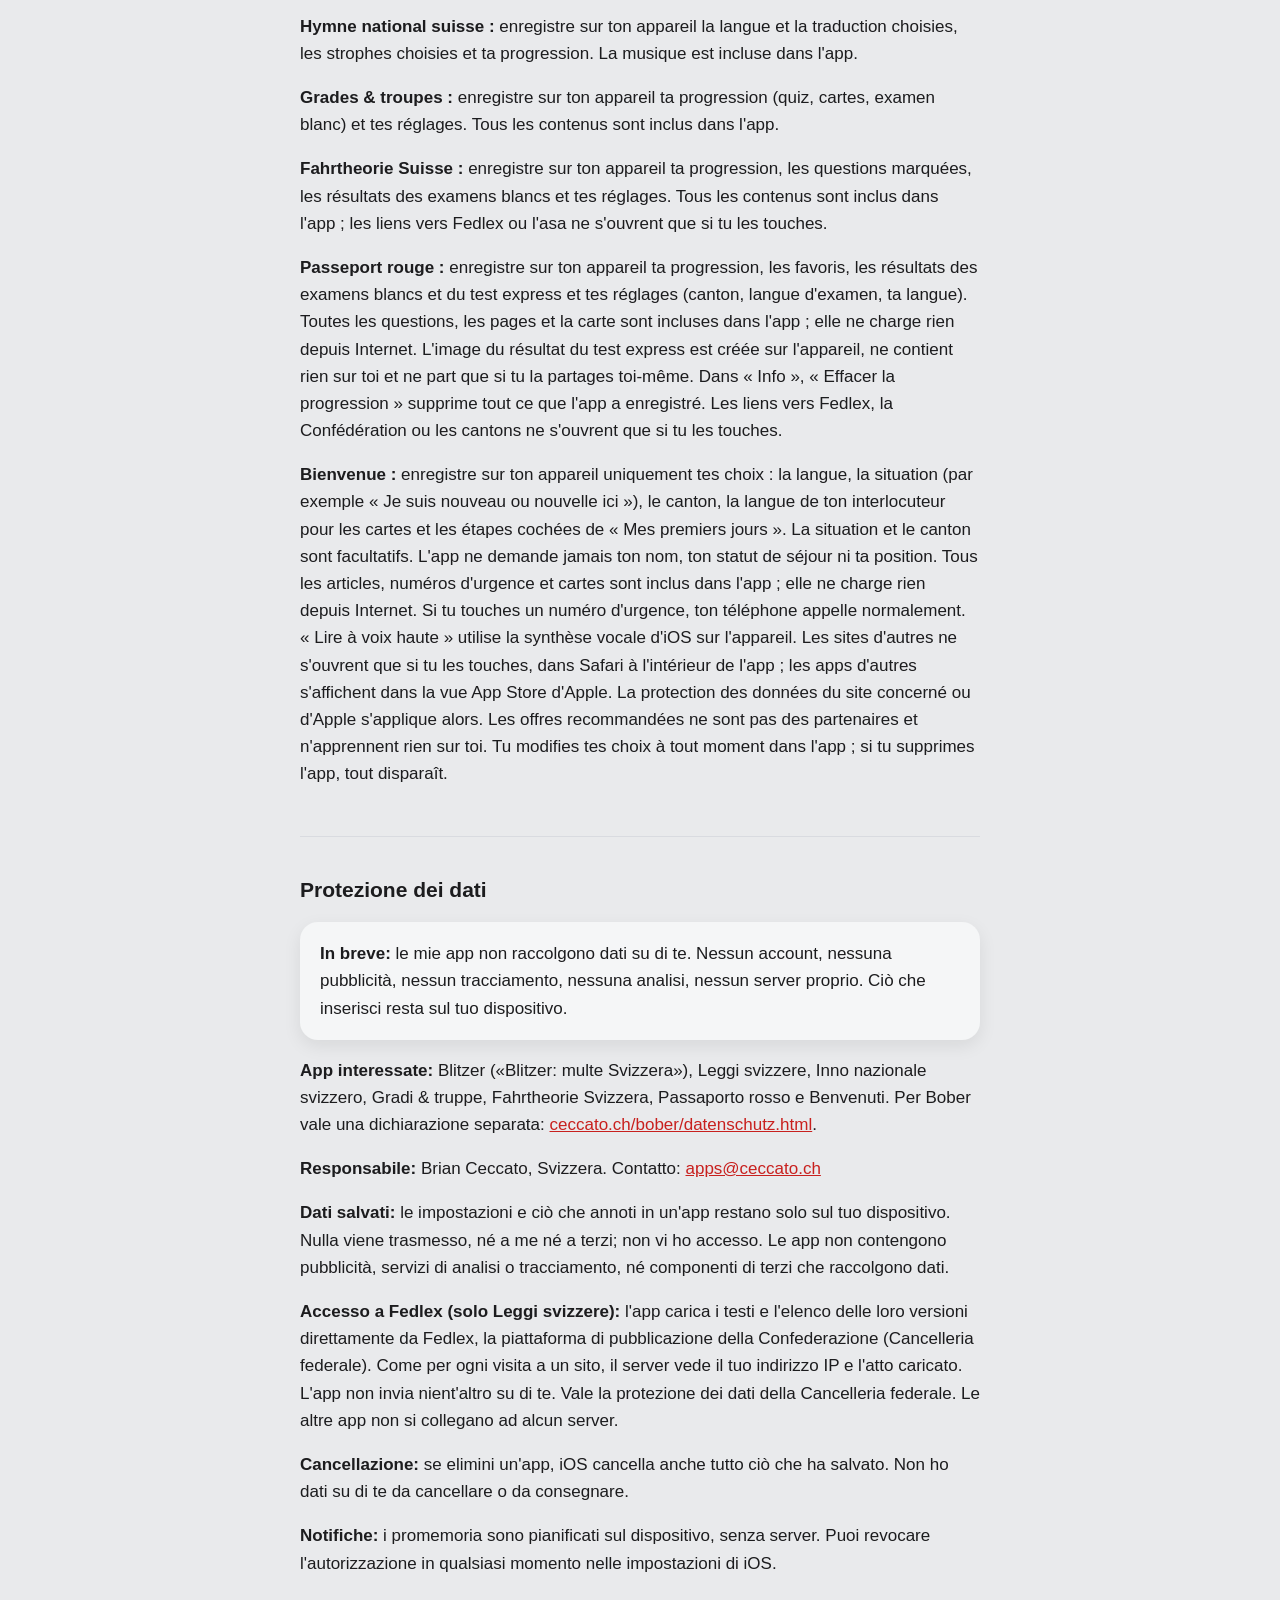
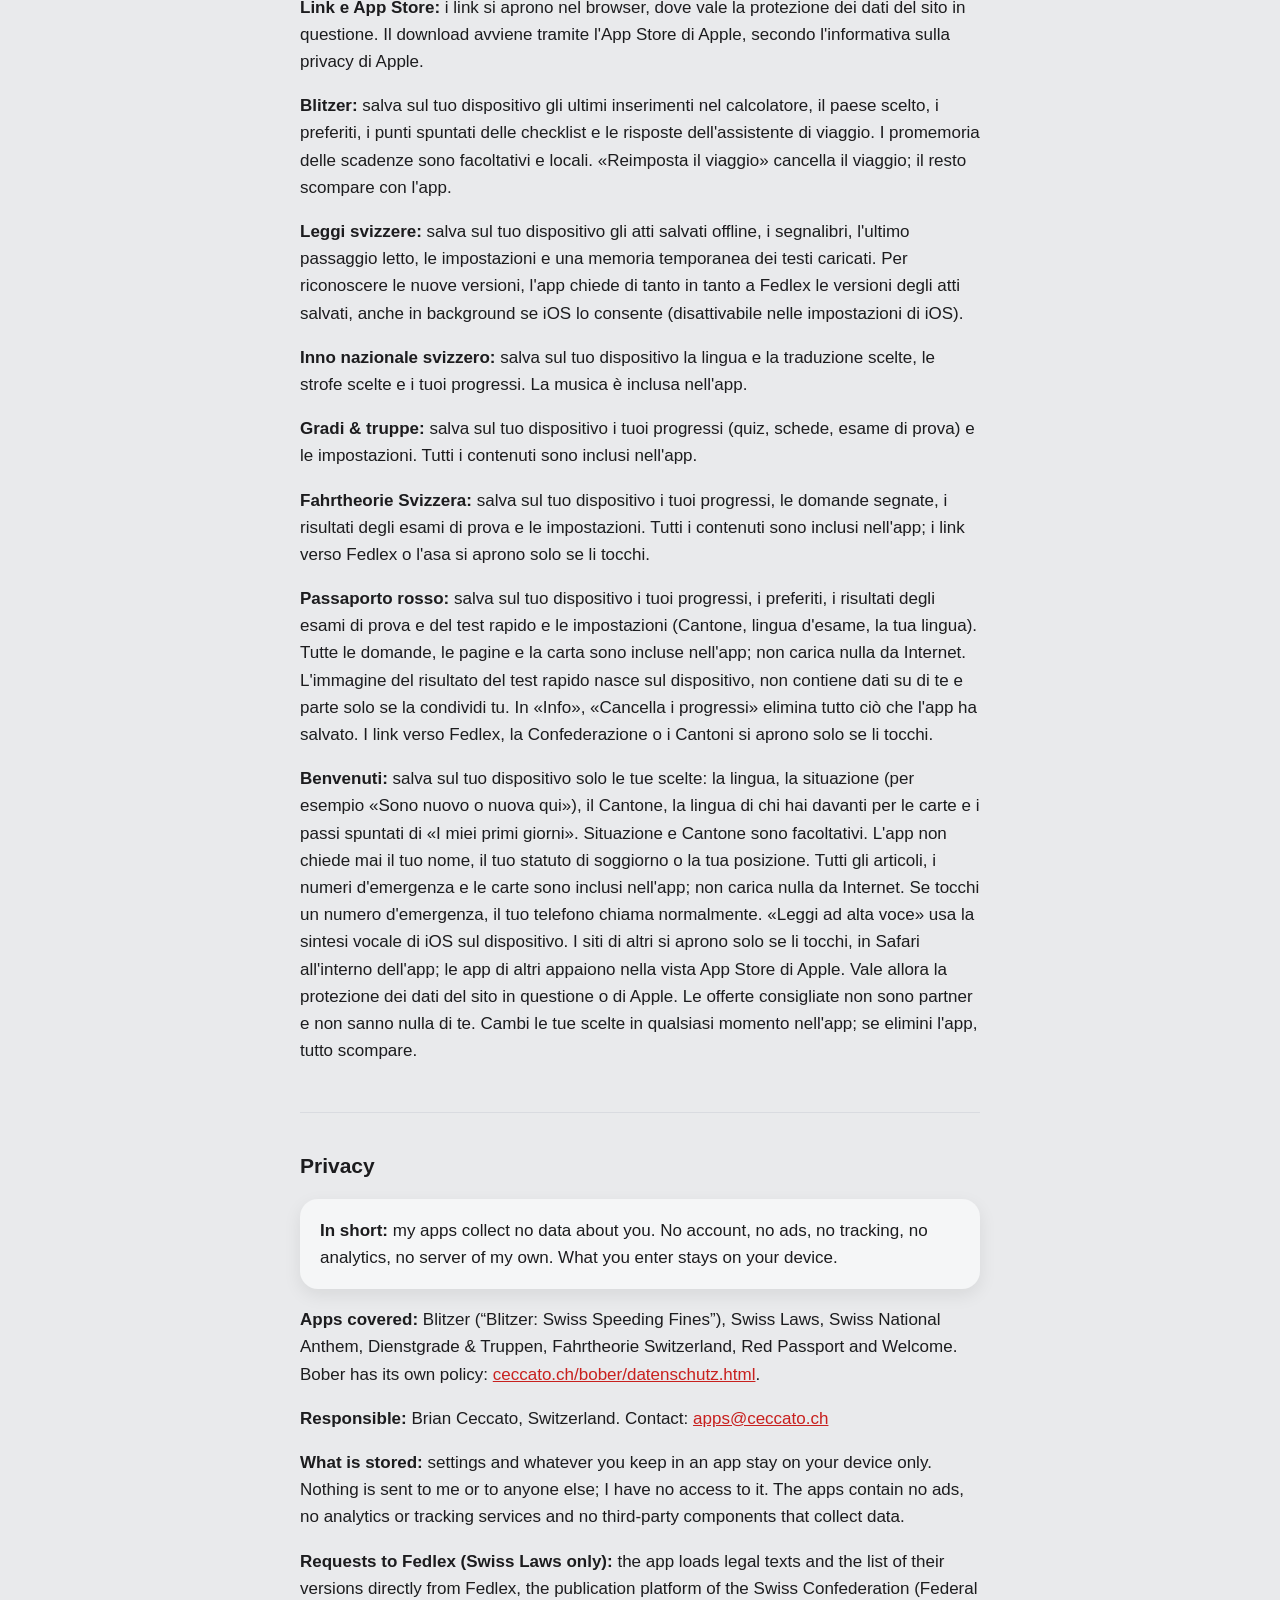
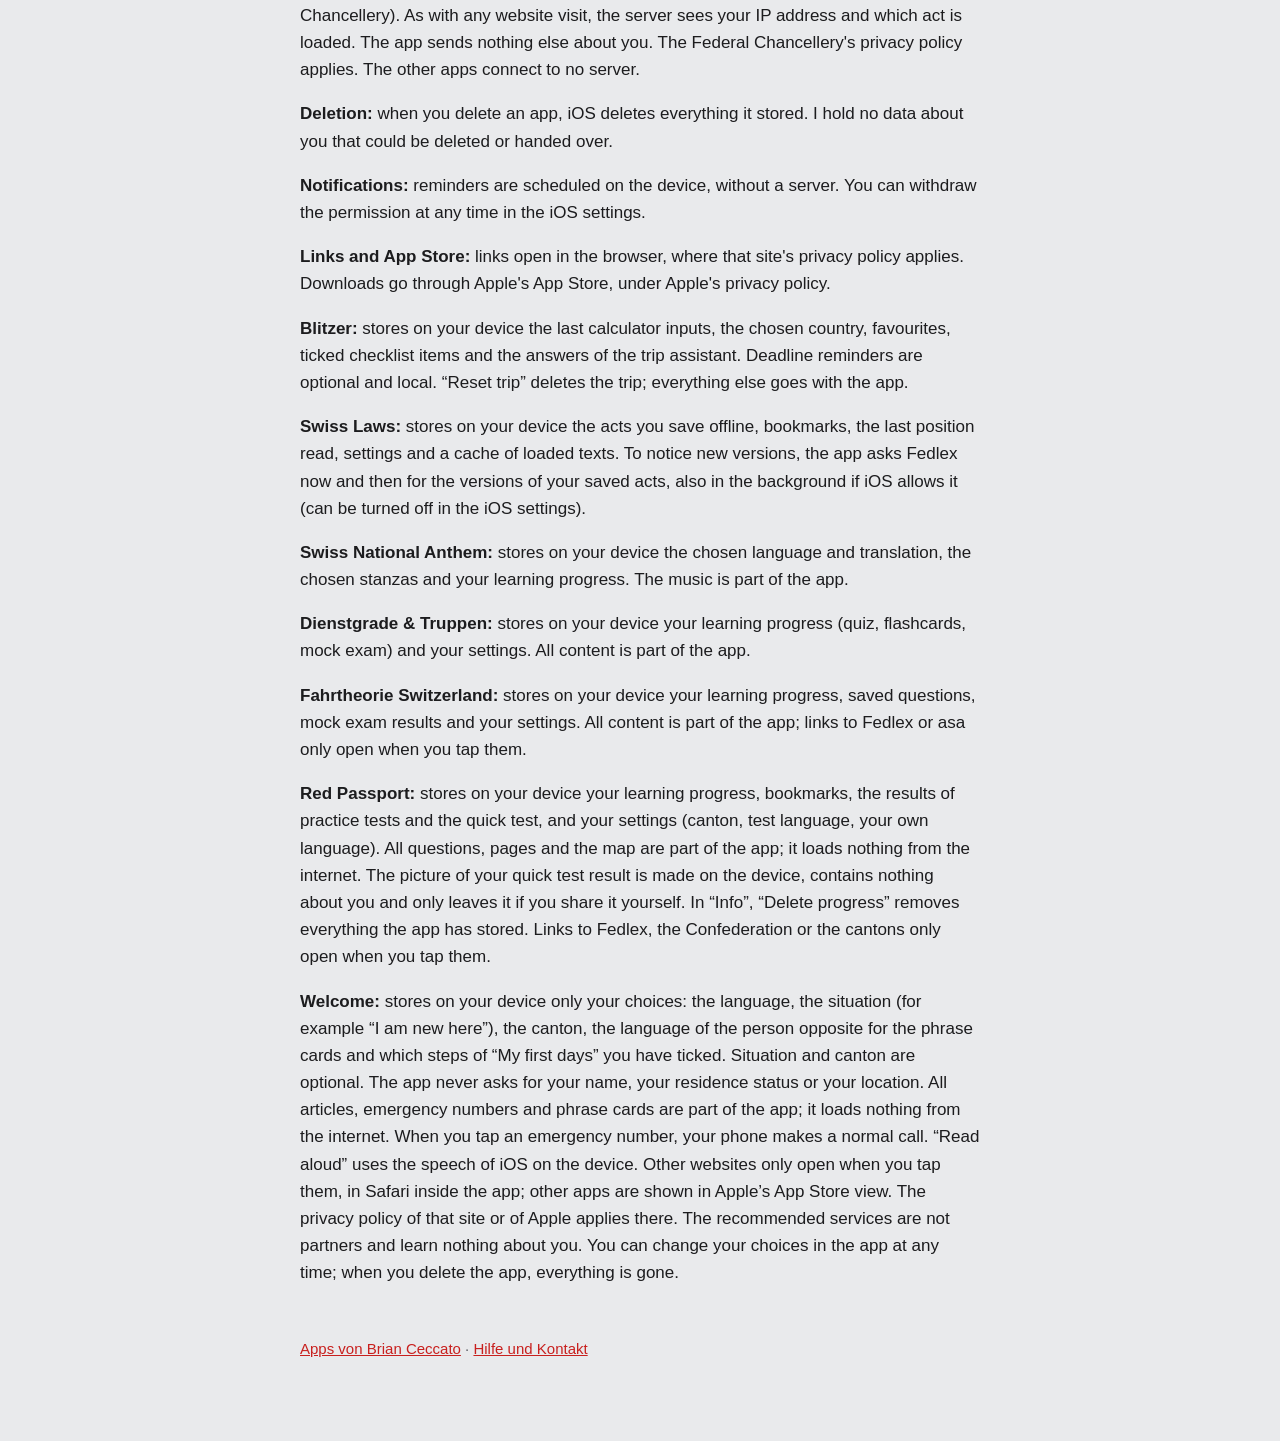
==== commit 02f734a7: "Wilkommen" ====
--- a/apps/datenschutz.html
+++ b/apps/datenschutz.html
@@ -13,7 +13,7 @@
 <header>
   <div>
     <h1>Datenschutz</h1>
-    <p class="lead">Für die Apps von Brian Ceccato · Stand: 9. Oktober 2026</p>
+    <p class="lead">Für die Apps von Brian Ceccato · Stand: 16. Oktober 2026</p>
   </div>
 </header>
 <nav class="langs"><a href="#de">Deutsch</a><a href="#fr">Français</a><a href="#it">Italiano</a><a href="#en">English</a></nav>
@@ -31,6 +31,7 @@
     <li><strong>Dienstgrade</strong> (im App Store «Dienstgrade &amp; Truppen»)</li>
     <li><strong>Fahrtheorie</strong> (im App Store «Fahrtheorie Schweiz»)</li>
     <li><strong>Roter Pass</strong> (im App Store «Roter Pass: Einbürgerungstest»)</li>
+    <li><strong>Willkommen</strong> (im App Store «Willkommen: Schweiz im Alltag»)</li>
   </ul>
   <p>Einzelheiten zu jeder App stehen unten. Für Bober gilt eine eigene Erklärung:
   <a href="https://ceccato.ch/bober/datenschutz.html">ceccato.ch/bober/datenschutz.html</a>.</p>
@@ -104,6 +105,18 @@
   nur weg, wenn du es selbst teilst. In «Info» löschst du mit «Lernfortschritt löschen» alles, was die
   App gespeichert hat. Links zu Fedlex, zum Bund oder zu den Kantonen öffnen sich erst, wenn du sie
   antippst.</p>
+
+  <h2 id="willkommen">Willkommen</h2>
+  <p>Willkommen speichert auf deinem Gerät nur deine Wahl: die Sprache, die Situation (zum Beispiel «Ich
+  bin neu hier»), den Kanton, die Sprache deines Gegenübers bei den Gesprächskarten und welche Schritte von
+  «Meine ersten Tage» du abgehakt hast. Situation und Kanton sind freiwillig. Die App fragt nie nach
+  deinem Namen, deinem Aufenthaltsstatus oder deinem Standort. Alle Artikel, Notfallnummern und
+  Gesprächskarten sind in der App enthalten; sie lädt nichts aus dem Internet. Tippst du auf eine
+  Notfallnummer, ruft dein Telefon ganz normal an. «Vorlesen» spricht mit der Sprachausgabe von iOS auf
+  dem Gerät. Webseiten anderer öffnen sich erst, wenn du sie antippst, in Safari innerhalb der App; Apps
+  anderer zeigt die App-Store-Ansicht von Apple. Dort gilt der Datenschutz der jeweiligen Seite oder von
+  Apple. Die empfohlenen Angebote sind keine Partner und erfahren nichts über dich. Deine Wahl änderst du
+  jederzeit in der App; löschst du die App, ist alles weg.</p>
 
   <h2>Änderungen</h2>
   <p>Ändert sich etwas, steht es hier mit neuem Datum. Kommt eine App dazu, die anders mit Daten
@@ -116,7 +129,7 @@
   compte, pas de publicité, pas de traçage, pas d'analyse, pas de serveur propre. Ce que tu saisis
   reste sur ton appareil.</div>
   <p><strong>Apps concernées&nbsp;:</strong> Blitzer («&nbsp;Blitzer&nbsp;: amendes radar Suisse&nbsp;»),
-  Lois suisses, Hymne national suisse, Grades &amp; troupes, Fahrtheorie Suisse et Roter Pass. Pour Bober, une déclaration séparée
+  Lois suisses, Hymne national suisse, Grades &amp; troupes, Fahrtheorie Suisse, Passeport rouge et Bienvenue. Pour Bober, une déclaration séparée
   s'applique&nbsp;: <a href="https://ceccato.ch/bober/datenschutz.html">ceccato.ch/bober/datenschutz.html</a>.</p>
   <p><strong>Responsable&nbsp;:</strong> Brian Ceccato, Suisse.
   Contact&nbsp;: <a href="mailto:apps@ceccato.ch">apps@ceccato.ch</a></p>
@@ -151,13 +164,24 @@
   <p><strong>Fahrtheorie Suisse&nbsp;:</strong> enregistre sur ton appareil ta progression, les
   questions marquées, les résultats des examens blancs et tes réglages. Tous les contenus sont inclus
   dans l'app&nbsp;; les liens vers Fedlex ou l'asa ne s'ouvrent que si tu les touches.</p>
-  <p><strong>Roter Pass&nbsp;:</strong> enregistre sur ton appareil ta progression, les favoris, les
+  <p><strong>Passeport rouge&nbsp;:</strong> enregistre sur ton appareil ta progression, les favoris, les
   résultats des examens blancs et du test express et tes réglages (canton, langue d'examen, ta langue).
   Toutes les questions, les pages et la carte sont incluses dans l'app&nbsp;; elle ne charge rien
   depuis Internet. L'image du résultat du test express est créée sur l'appareil, ne contient rien sur
   toi et ne part que si tu la partages toi-même. Dans «&nbsp;Info&nbsp;», «&nbsp;Effacer la
   progression&nbsp;» supprime tout ce que l'app a enregistré. Les liens vers Fedlex, la Confédération
   ou les cantons ne s'ouvrent que si tu les touches.</p>
+  <p id="willkommen-fr"><strong>Bienvenue&nbsp;:</strong> enregistre sur ton appareil uniquement tes choix&nbsp;: la
+  langue, la situation (par exemple «&nbsp;Je suis nouveau ou nouvelle ici&nbsp;»), le canton, la langue de ton
+  interlocuteur pour les cartes et les étapes cochées de «&nbsp;Mes premiers jours&nbsp;». La situation et le
+  canton sont facultatifs. L'app ne demande jamais ton nom, ton statut de séjour ni ta position. Tous les
+  articles, numéros d'urgence et cartes sont inclus dans l'app&nbsp;; elle ne charge rien depuis Internet.
+  Si tu touches un numéro d'urgence, ton téléphone appelle normalement. «&nbsp;Lire à voix haute&nbsp;» utilise
+  la synthèse vocale d'iOS sur l'appareil. Les sites d'autres ne s'ouvrent que si tu les touches, dans
+  Safari à l'intérieur de l'app&nbsp;; les apps d'autres s'affichent dans la vue App Store d'Apple. La
+  protection des données du site concerné ou d'Apple s'applique alors. Les offres recommandées ne sont
+  pas des partenaires et n'apprennent rien sur toi. Tu modifies tes choix à tout moment dans l'app&nbsp;; si
+  tu supprimes l'app, tout disparaît.</p>
 </section>
 <hr>
 <section id="it" lang="it">
@@ -166,7 +190,7 @@
   nessuna pubblicità, nessun tracciamento, nessuna analisi, nessun server proprio. Ciò che inserisci
   resta sul tuo dispositivo.</div>
   <p><strong>App interessate:</strong> Blitzer («Blitzer: multe Svizzera»), Leggi svizzere, Inno
-  nazionale svizzero, Gradi &amp; truppe, Fahrtheorie Svizzera e Roter Pass. Per Bober vale una dichiarazione separata:
+  nazionale svizzero, Gradi &amp; truppe, Fahrtheorie Svizzera, Passaporto rosso e Benvenuti. Per Bober vale una dichiarazione separata:
   <a href="https://ceccato.ch/bober/datenschutz.html">ceccato.ch/bober/datenschutz.html</a>.</p>
   <p><strong>Responsabile:</strong> Brian Ceccato, Svizzera.
   Contatto: <a href="mailto:apps@ceccato.ch">apps@ceccato.ch</a></p>
@@ -200,12 +224,22 @@
   <p><strong>Fahrtheorie Svizzera:</strong> salva sul tuo dispositivo i tuoi progressi, le domande
   segnate, i risultati degli esami di prova e le impostazioni. Tutti i contenuti sono inclusi
   nell'app; i link verso Fedlex o l'asa si aprono solo se li tocchi.</p>
-  <p><strong>Roter Pass:</strong> salva sul tuo dispositivo i tuoi progressi, i preferiti, i risultati
+  <p><strong>Passaporto rosso:</strong> salva sul tuo dispositivo i tuoi progressi, i preferiti, i risultati
   degli esami di prova e del test rapido e le impostazioni (Cantone, lingua d'esame, la tua lingua).
   Tutte le domande, le pagine e la carta sono incluse nell'app; non carica nulla da Internet.
   L'immagine del risultato del test rapido nasce sul dispositivo, non contiene dati su di te e parte
   solo se la condividi tu. In «Info», «Cancella i progressi» elimina tutto ciò che l'app ha salvato. I
   link verso Fedlex, la Confederazione o i Cantoni si aprono solo se li tocchi.</p>
+  <p id="willkommen-it"><strong>Benvenuti:</strong> salva sul tuo dispositivo solo le tue scelte: la lingua, la
+  situazione (per esempio «Sono nuovo o nuova qui»), il Cantone, la lingua di chi hai davanti per le carte e i
+  passi spuntati di «I miei primi giorni». Situazione e Cantone sono facoltativi. L'app non chiede mai il
+  tuo nome, il tuo statuto di soggiorno o la tua posizione. Tutti gli articoli, i numeri d'emergenza e le
+  carte sono inclusi nell'app; non carica nulla da Internet. Se tocchi un numero d'emergenza, il tuo
+  telefono chiama normalmente. «Leggi ad alta voce» usa la sintesi vocale di iOS sul dispositivo. I siti di
+  altri si aprono solo se li tocchi, in Safari all'interno dell'app; le app di altri appaiono nella vista
+  App Store di Apple. Vale allora la protezione dei dati del sito in questione o di Apple. Le offerte
+  consigliate non sono partner e non sanno nulla di te. Cambi le tue scelte in qualsiasi momento nell'app;
+  se elimini l'app, tutto scompare.</p>
 </section>
 <hr>
 <section id="en" lang="en">
@@ -213,7 +247,7 @@
   <div class="card"><strong>In short:</strong> my apps collect no data about you. No account, no ads, no
   tracking, no analytics, no server of my own. What you enter stays on your device.</div>
   <p><strong>Apps covered:</strong> Blitzer (“Blitzer: Swiss Speeding Fines”), Swiss Laws, Swiss National
-  Anthem, Dienstgrade &amp; Truppen, Fahrtheorie Switzerland and Roter Pass. Bober has its own policy:
+  Anthem, Dienstgrade &amp; Truppen, Fahrtheorie Switzerland, Red Passport and Welcome. Bober has its own policy:
   <a href="https://ceccato.ch/bober/datenschutz.html">ceccato.ch/bober/datenschutz.html</a>.</p>
   <p><strong>Responsible:</strong> Brian Ceccato, Switzerland.
   Contact: <a href="mailto:apps@ceccato.ch">apps@ceccato.ch</a></p>
@@ -245,12 +279,22 @@
   <p><strong>Fahrtheorie Switzerland:</strong> stores on your device your learning progress, saved
   questions, mock exam results and your settings. All content is part of the app; links to Fedlex or
   asa only open when you tap them.</p>
-  <p><strong>Roter Pass:</strong> stores on your device your learning progress, bookmarks, the results
+  <p><strong>Red Passport:</strong> stores on your device your learning progress, bookmarks, the results
   of practice tests and the quick test, and your settings (canton, test language, your own language).
   All questions, pages and the map are part of the app; it loads nothing from the internet. The
   picture of your quick test result is made on the device, contains nothing about you and only leaves
   it if you share it yourself. In “Info”, “Delete progress” removes everything the app has stored.
   Links to Fedlex, the Confederation or the cantons only open when you tap them.</p>
+  <p id="willkommen-en"><strong>Welcome:</strong> stores on your device only your choices: the language, the
+  situation (for example “I am new here”), the canton, the language of the person opposite for the phrase
+  cards and which steps of “My first days” you have ticked. Situation and canton are optional. The app
+  never asks for your name, your residence status or your location. All articles, emergency numbers and
+  phrase cards are part of the app; it loads nothing from the internet. When you tap an emergency number,
+  your phone makes a normal call. “Read aloud” uses the speech of iOS on the device. Other websites only
+  open when you tap them, in Safari inside the app; other apps are shown in Apple’s App Store view. The
+  privacy policy of that site or of Apple applies there. The recommended services are not partners and
+  learn nothing about you. You can change your choices in the app at any time; when you delete the app,
+  everything is gone.</p>
 </section>
 <footer><a href="index.html">Apps von Brian Ceccato</a> · <a href="support.html">Hilfe und Kontakt</a></footer>
 </div>
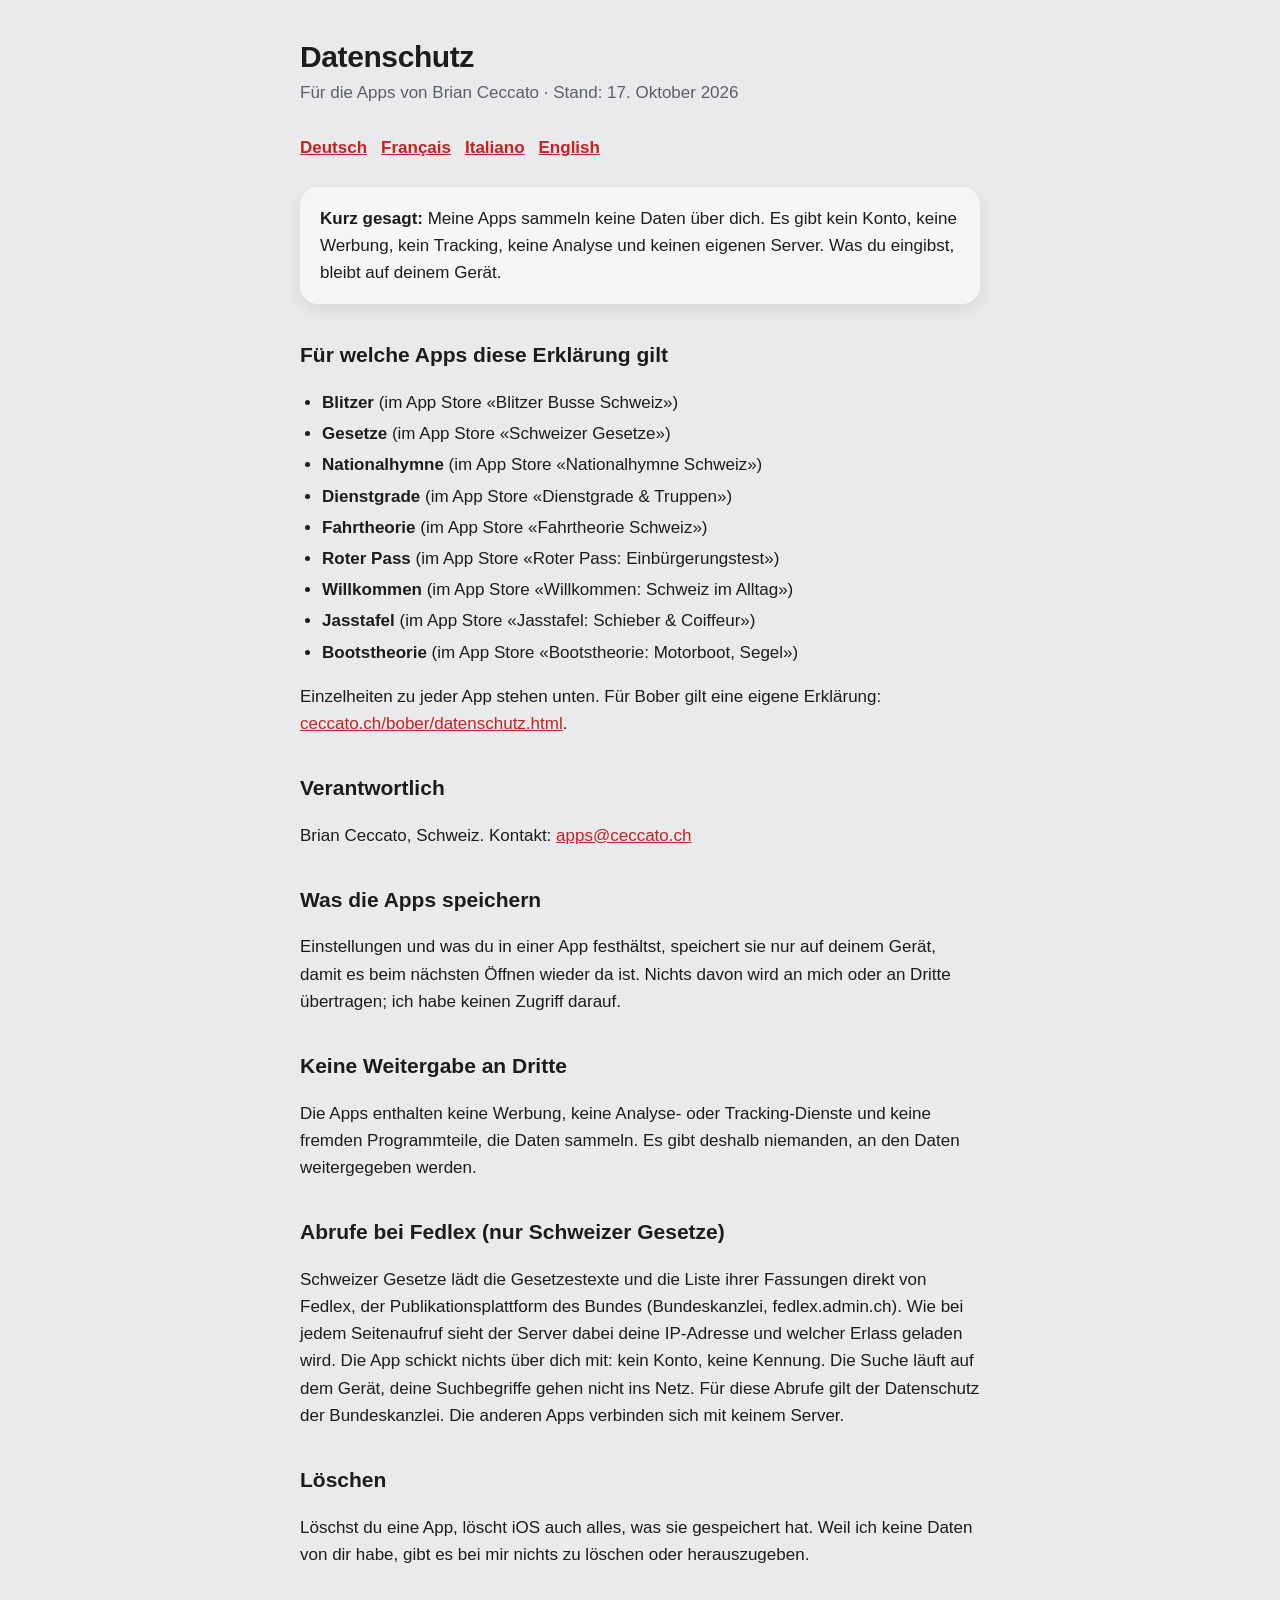
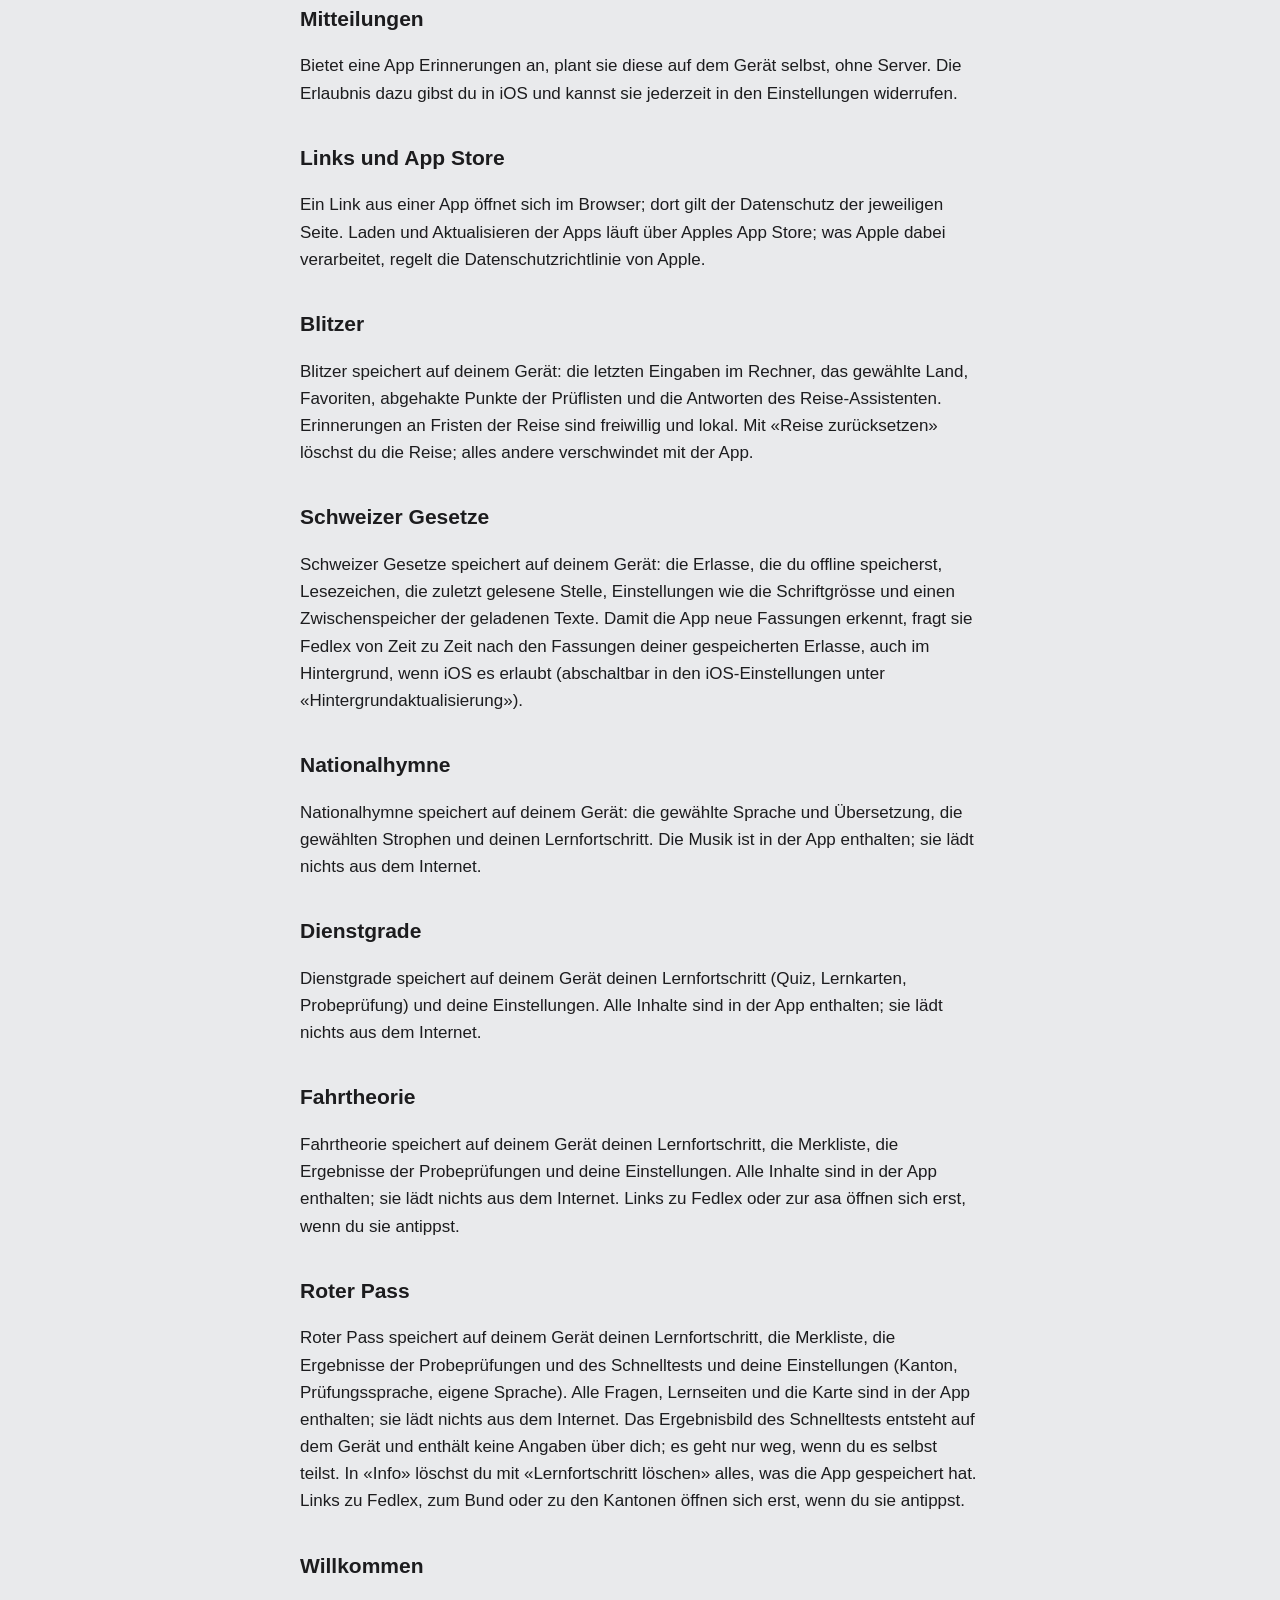
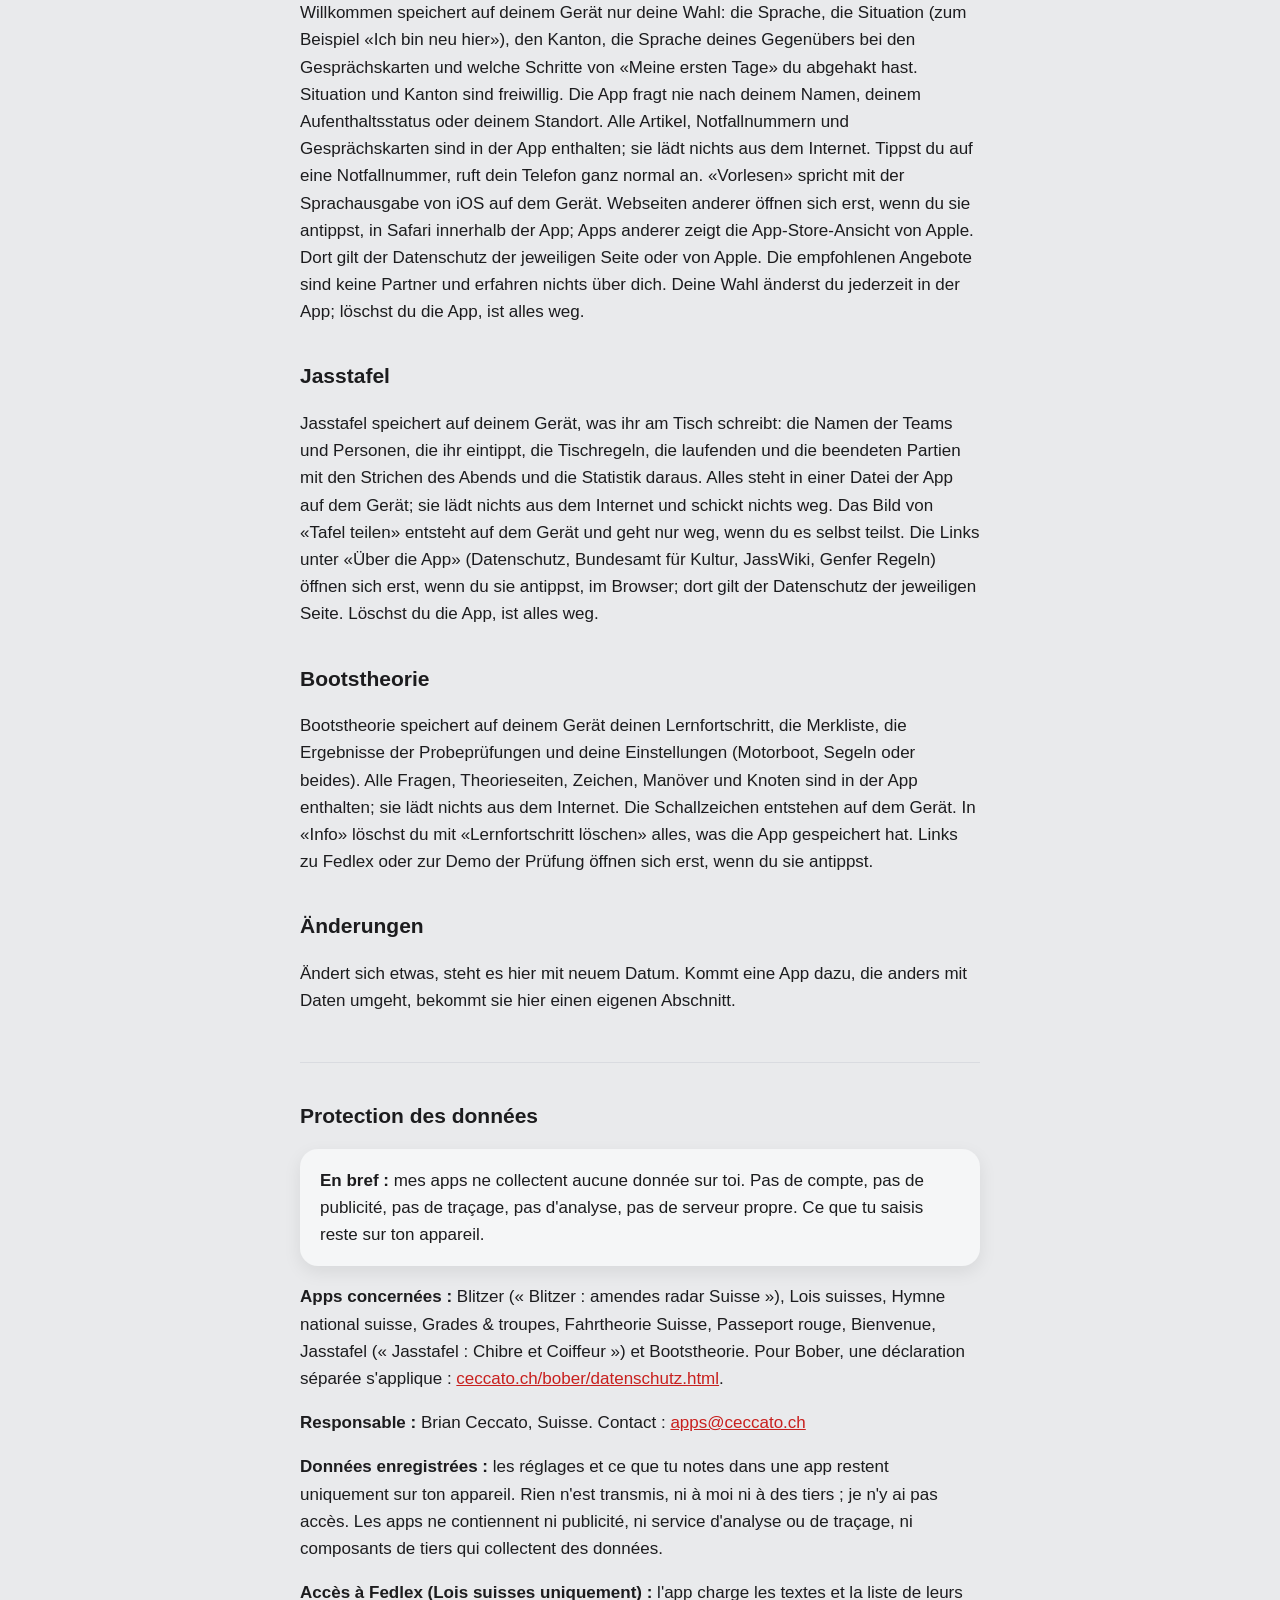
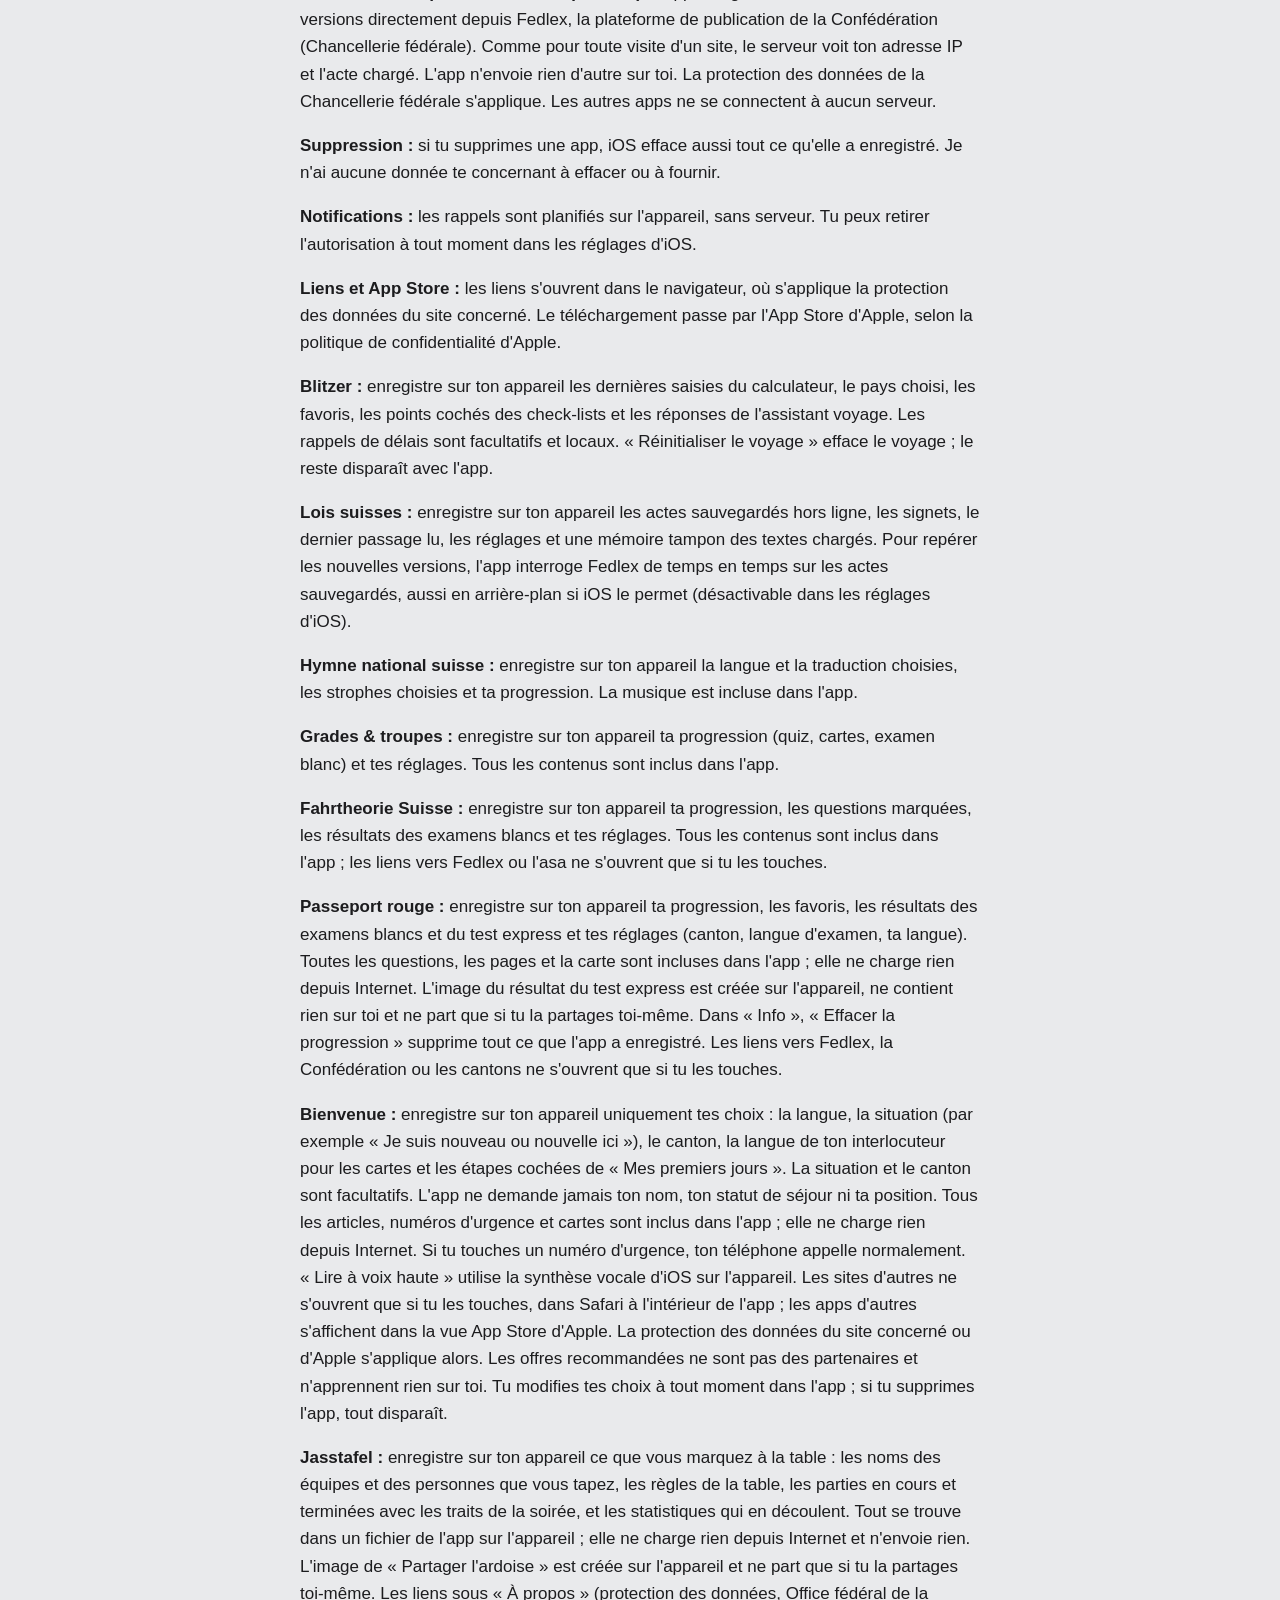
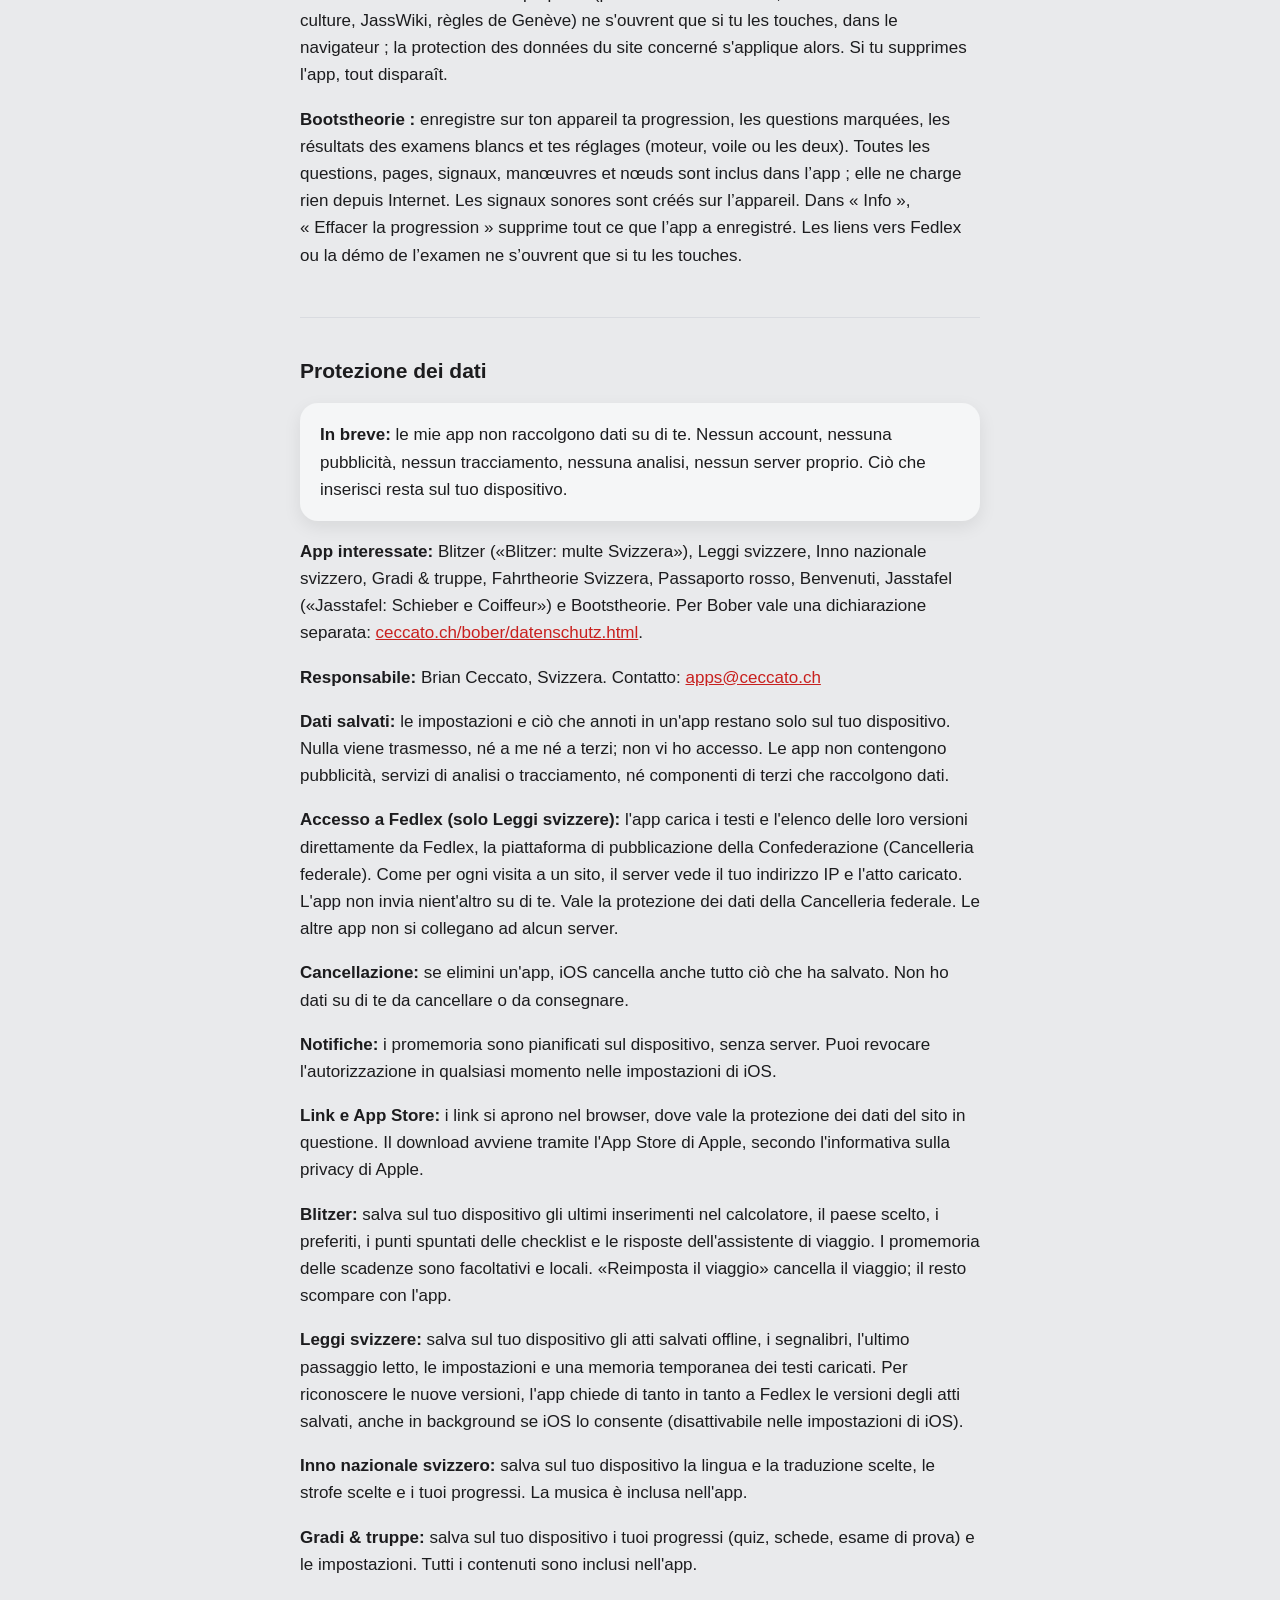
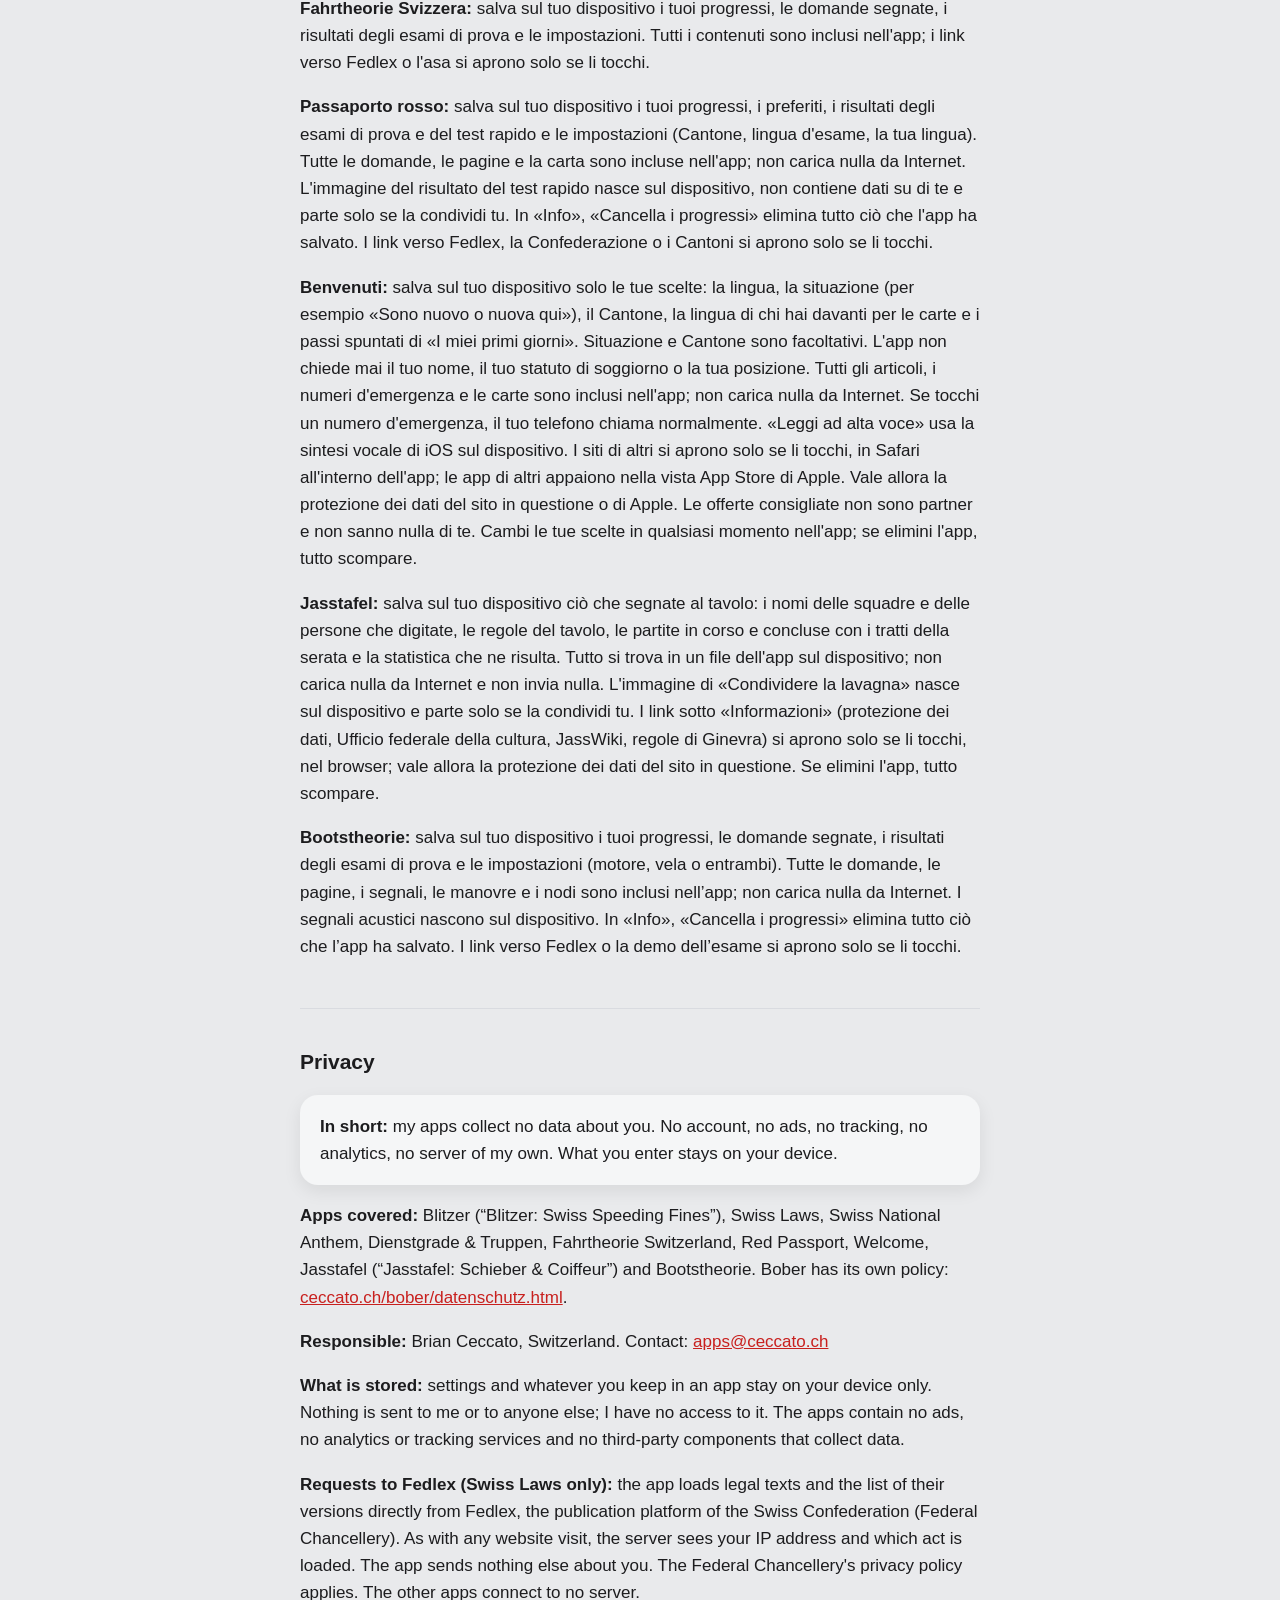
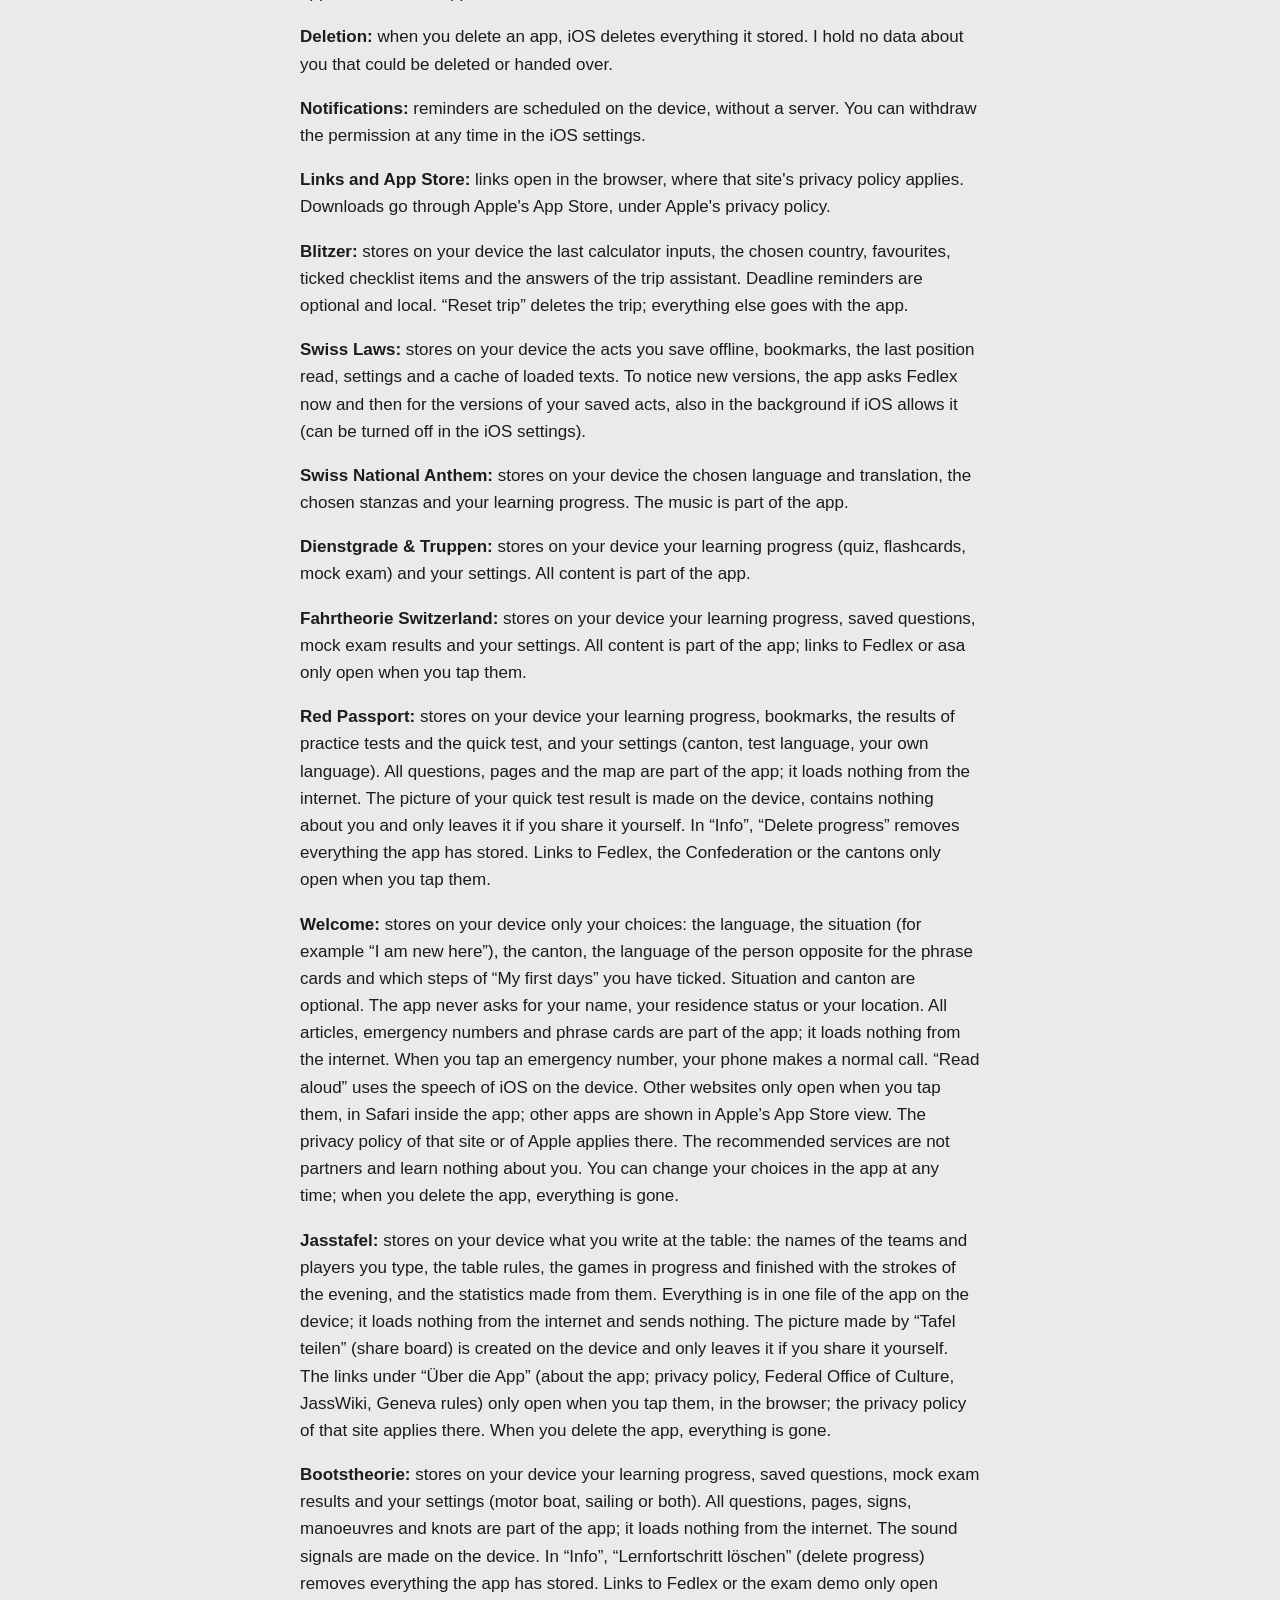
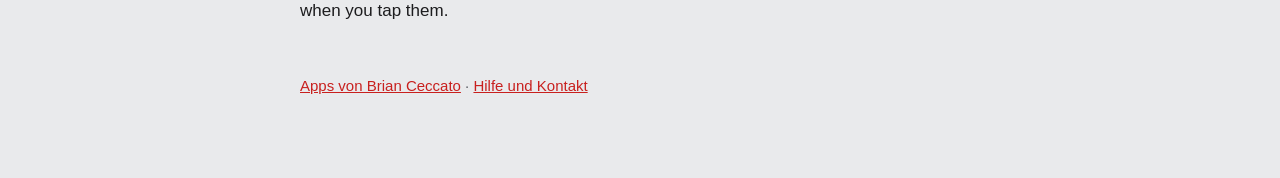
==== commit 312ed6c9: "Jass & Boot" ====
--- a/apps/datenschutz.html
+++ b/apps/datenschutz.html
@@ -13,7 +13,7 @@
 <header>
   <div>
     <h1>Datenschutz</h1>
-    <p class="lead">Für die Apps von Brian Ceccato · Stand: 16. Oktober 2026</p>
+    <p class="lead">Für die Apps von Brian Ceccato · Stand: 17. Oktober 2026</p>
   </div>
 </header>
 <nav class="langs"><a href="#de">Deutsch</a><a href="#fr">Français</a><a href="#it">Italiano</a><a href="#en">English</a></nav>
@@ -32,6 +32,8 @@
     <li><strong>Fahrtheorie</strong> (im App Store «Fahrtheorie Schweiz»)</li>
     <li><strong>Roter Pass</strong> (im App Store «Roter Pass: Einbürgerungstest»)</li>
     <li><strong>Willkommen</strong> (im App Store «Willkommen: Schweiz im Alltag»)</li>
+    <li><strong>Jasstafel</strong> (im App Store «Jasstafel: Schieber &amp; Coiffeur»)</li>
+    <li><strong>Bootstheorie</strong> (im App Store «Bootstheorie: Motorboot, Segel»)</li>
   </ul>
   <p>Einzelheiten zu jeder App stehen unten. Für Bober gilt eine eigene Erklärung:
   <a href="https://ceccato.ch/bober/datenschutz.html">ceccato.ch/bober/datenschutz.html</a>.</p>
@@ -118,6 +120,23 @@
   Apple. Die empfohlenen Angebote sind keine Partner und erfahren nichts über dich. Deine Wahl änderst du
   jederzeit in der App; löschst du die App, ist alles weg.</p>
 
+  <h2 id="jasstafel">Jasstafel</h2>
+  <p>Jasstafel speichert auf deinem Gerät, was ihr am Tisch schreibt: die Namen der Teams und Personen,
+  die ihr eintippt, die Tischregeln, die laufenden und die beendeten Partien mit den Strichen des Abends
+  und die Statistik daraus. Alles steht in einer Datei der App auf dem Gerät; sie lädt nichts aus dem
+  Internet und schickt nichts weg. Das Bild von «Tafel teilen» entsteht auf dem Gerät und geht nur weg,
+  wenn du es selbst teilst. Die Links unter «Über die App» (Datenschutz, Bundesamt für Kultur, JassWiki,
+  Genfer Regeln) öffnen sich erst, wenn du sie antippst, im Browser; dort gilt der Datenschutz der
+  jeweiligen Seite. Löschst du die App, ist alles weg.</p>
+
+  <h2 id="bootstheorie">Bootstheorie</h2>
+  <p>Bootstheorie speichert auf deinem Gerät deinen Lernfortschritt, die Merkliste, die Ergebnisse der
+  Probeprüfungen und deine Einstellungen (Motorboot, Segeln oder beides). Alle Fragen, Theorieseiten,
+  Zeichen, Manöver und Knoten sind in der App enthalten; sie lädt nichts aus dem Internet. Die
+  Schallzeichen entstehen auf dem Gerät. In «Info» löschst du mit «Lernfortschritt löschen» alles, was die
+  App gespeichert hat. Links zu Fedlex oder zur Demo der Prüfung öffnen sich erst, wenn du sie
+  antippst.</p>
+
   <h2>Änderungen</h2>
   <p>Ändert sich etwas, steht es hier mit neuem Datum. Kommt eine App dazu, die anders mit Daten
   umgeht, bekommt sie hier einen eigenen Abschnitt.</p>
@@ -129,7 +148,7 @@
   compte, pas de publicité, pas de traçage, pas d'analyse, pas de serveur propre. Ce que tu saisis
   reste sur ton appareil.</div>
   <p><strong>Apps concernées&nbsp;:</strong> Blitzer («&nbsp;Blitzer&nbsp;: amendes radar Suisse&nbsp;»),
-  Lois suisses, Hymne national suisse, Grades &amp; troupes, Fahrtheorie Suisse, Passeport rouge et Bienvenue. Pour Bober, une déclaration séparée
+  Lois suisses, Hymne national suisse, Grades &amp; troupes, Fahrtheorie Suisse, Passeport rouge, Bienvenue, Jasstafel («&nbsp;Jasstafel&nbsp;: Chibre et Coiffeur&nbsp;») et Bootstheorie. Pour Bober, une déclaration séparée
   s'applique&nbsp;: <a href="https://ceccato.ch/bober/datenschutz.html">ceccato.ch/bober/datenschutz.html</a>.</p>
   <p><strong>Responsable&nbsp;:</strong> Brian Ceccato, Suisse.
   Contact&nbsp;: <a href="mailto:apps@ceccato.ch">apps@ceccato.ch</a></p>
@@ -182,6 +201,20 @@
   protection des données du site concerné ou d'Apple s'applique alors. Les offres recommandées ne sont
   pas des partenaires et n'apprennent rien sur toi. Tu modifies tes choix à tout moment dans l'app&nbsp;; si
   tu supprimes l'app, tout disparaît.</p>
+  <p id="jasstafel-fr"><strong>Jasstafel&nbsp;:</strong> enregistre sur ton appareil ce que vous marquez à la
+  table&nbsp;: les noms des équipes et des personnes que vous tapez, les règles de la table, les parties en
+  cours et terminées avec les traits de la soirée, et les statistiques qui en découlent. Tout se trouve
+  dans un fichier de l'app sur l'appareil&nbsp;; elle ne charge rien depuis Internet et n'envoie rien.
+  L'image de «&nbsp;Partager l'ardoise&nbsp;» est créée sur l'appareil et ne part que si tu la partages
+  toi-même. Les liens sous «&nbsp;À propos&nbsp;» (protection des données, Office fédéral de la culture,
+  JassWiki, règles de Genève) ne s'ouvrent que si tu les touches, dans le navigateur&nbsp;; la protection
+  des données du site concerné s'applique alors. Si tu supprimes l'app, tout disparaît.</p>
+  <p id="bootstheorie-fr"><strong>Bootstheorie&nbsp;:</strong> enregistre sur ton appareil ta progression, les
+  questions marquées, les résultats des examens blancs et tes réglages (moteur, voile ou les deux). Toutes
+  les questions, pages, signaux, manœuvres et nœuds sont inclus dans l’app&nbsp;; elle ne charge rien depuis
+  Internet. Les signaux sonores sont créés sur l’appareil. Dans «&nbsp;Info&nbsp;», «&nbsp;Effacer la
+  progression&nbsp;» supprime tout ce que l’app a enregistré. Les liens vers Fedlex ou la démo de l’examen ne
+  s’ouvrent que si tu les touches.</p>
 </section>
 <hr>
 <section id="it" lang="it">
@@ -190,7 +223,7 @@
   nessuna pubblicità, nessun tracciamento, nessuna analisi, nessun server proprio. Ciò che inserisci
   resta sul tuo dispositivo.</div>
   <p><strong>App interessate:</strong> Blitzer («Blitzer: multe Svizzera»), Leggi svizzere, Inno
-  nazionale svizzero, Gradi &amp; truppe, Fahrtheorie Svizzera, Passaporto rosso e Benvenuti. Per Bober vale una dichiarazione separata:
+  nazionale svizzero, Gradi &amp; truppe, Fahrtheorie Svizzera, Passaporto rosso, Benvenuti, Jasstafel («Jasstafel: Schieber e Coiffeur») e Bootstheorie. Per Bober vale una dichiarazione separata:
   <a href="https://ceccato.ch/bober/datenschutz.html">ceccato.ch/bober/datenschutz.html</a>.</p>
   <p><strong>Responsabile:</strong> Brian Ceccato, Svizzera.
   Contatto: <a href="mailto:apps@ceccato.ch">apps@ceccato.ch</a></p>
@@ -240,6 +273,18 @@
   App Store di Apple. Vale allora la protezione dei dati del sito in questione o di Apple. Le offerte
   consigliate non sono partner e non sanno nulla di te. Cambi le tue scelte in qualsiasi momento nell'app;
   se elimini l'app, tutto scompare.</p>
+  <p id="jasstafel-it"><strong>Jasstafel:</strong> salva sul tuo dispositivo ciò che segnate al tavolo: i nomi
+  delle squadre e delle persone che digitate, le regole del tavolo, le partite in corso e concluse con i
+  tratti della serata e la statistica che ne risulta. Tutto si trova in un file dell'app sul dispositivo;
+  non carica nulla da Internet e non invia nulla. L'immagine di «Condividere la lavagna» nasce sul
+  dispositivo e parte solo se la condividi tu. I link sotto «Informazioni» (protezione dei dati, Ufficio
+  federale della cultura, JassWiki, regole di Ginevra) si aprono solo se li tocchi, nel browser; vale
+  allora la protezione dei dati del sito in questione. Se elimini l'app, tutto scompare.</p>
+  <p id="bootstheorie-it"><strong>Bootstheorie:</strong> salva sul tuo dispositivo i tuoi progressi, le
+  domande segnate, i risultati degli esami di prova e le impostazioni (motore, vela o entrambi). Tutte le
+  domande, le pagine, i segnali, le manovre e i nodi sono inclusi nell’app; non carica nulla da Internet.
+  I segnali acustici nascono sul dispositivo. In «Info», «Cancella i progressi» elimina tutto ciò che
+  l’app ha salvato. I link verso Fedlex o la demo dell’esame si aprono solo se li tocchi.</p>
 </section>
 <hr>
 <section id="en" lang="en">
@@ -247,7 +292,7 @@
   <div class="card"><strong>In short:</strong> my apps collect no data about you. No account, no ads, no
   tracking, no analytics, no server of my own. What you enter stays on your device.</div>
   <p><strong>Apps covered:</strong> Blitzer (“Blitzer: Swiss Speeding Fines”), Swiss Laws, Swiss National
-  Anthem, Dienstgrade &amp; Truppen, Fahrtheorie Switzerland, Red Passport and Welcome. Bober has its own policy:
+  Anthem, Dienstgrade &amp; Truppen, Fahrtheorie Switzerland, Red Passport, Welcome, Jasstafel (“Jasstafel: Schieber &amp; Coiffeur”) and Bootstheorie. Bober has its own policy:
   <a href="https://ceccato.ch/bober/datenschutz.html">ceccato.ch/bober/datenschutz.html</a>.</p>
   <p><strong>Responsible:</strong> Brian Ceccato, Switzerland.
   Contact: <a href="mailto:apps@ceccato.ch">apps@ceccato.ch</a></p>
@@ -295,6 +340,18 @@
   privacy policy of that site or of Apple applies there. The recommended services are not partners and
   learn nothing about you. You can change your choices in the app at any time; when you delete the app,
   everything is gone.</p>
+  <p id="jasstafel-en"><strong>Jasstafel:</strong> stores on your device what you write at the table: the
+  names of the teams and players you type, the table rules, the games in progress and finished with the
+  strokes of the evening, and the statistics made from them. Everything is in one file of the app on the
+  device; it loads nothing from the internet and sends nothing. The picture made by “Tafel teilen” (share board) is
+  created on the device and only leaves it if you share it yourself. The links under “Über die App” (about the app; privacy
+  policy, Federal Office of Culture, JassWiki, Geneva rules) only open when you tap them, in the browser;
+  the privacy policy of that site applies there. When you delete the app, everything is gone.</p>
+  <p id="bootstheorie-en"><strong>Bootstheorie:</strong> stores on your device your learning progress,
+  saved questions, mock exam results and your settings (motor boat, sailing or both). All questions,
+  pages, signs, manoeuvres and knots are part of the app; it loads nothing from the internet. The sound
+  signals are made on the device. In “Info”, “Lernfortschritt löschen” (delete progress) removes
+  everything the app has stored. Links to Fedlex or the exam demo only open when you tap them.</p>
 </section>
 <footer><a href="index.html">Apps von Brian Ceccato</a> · <a href="support.html">Hilfe und Kontakt</a></footer>
 </div>
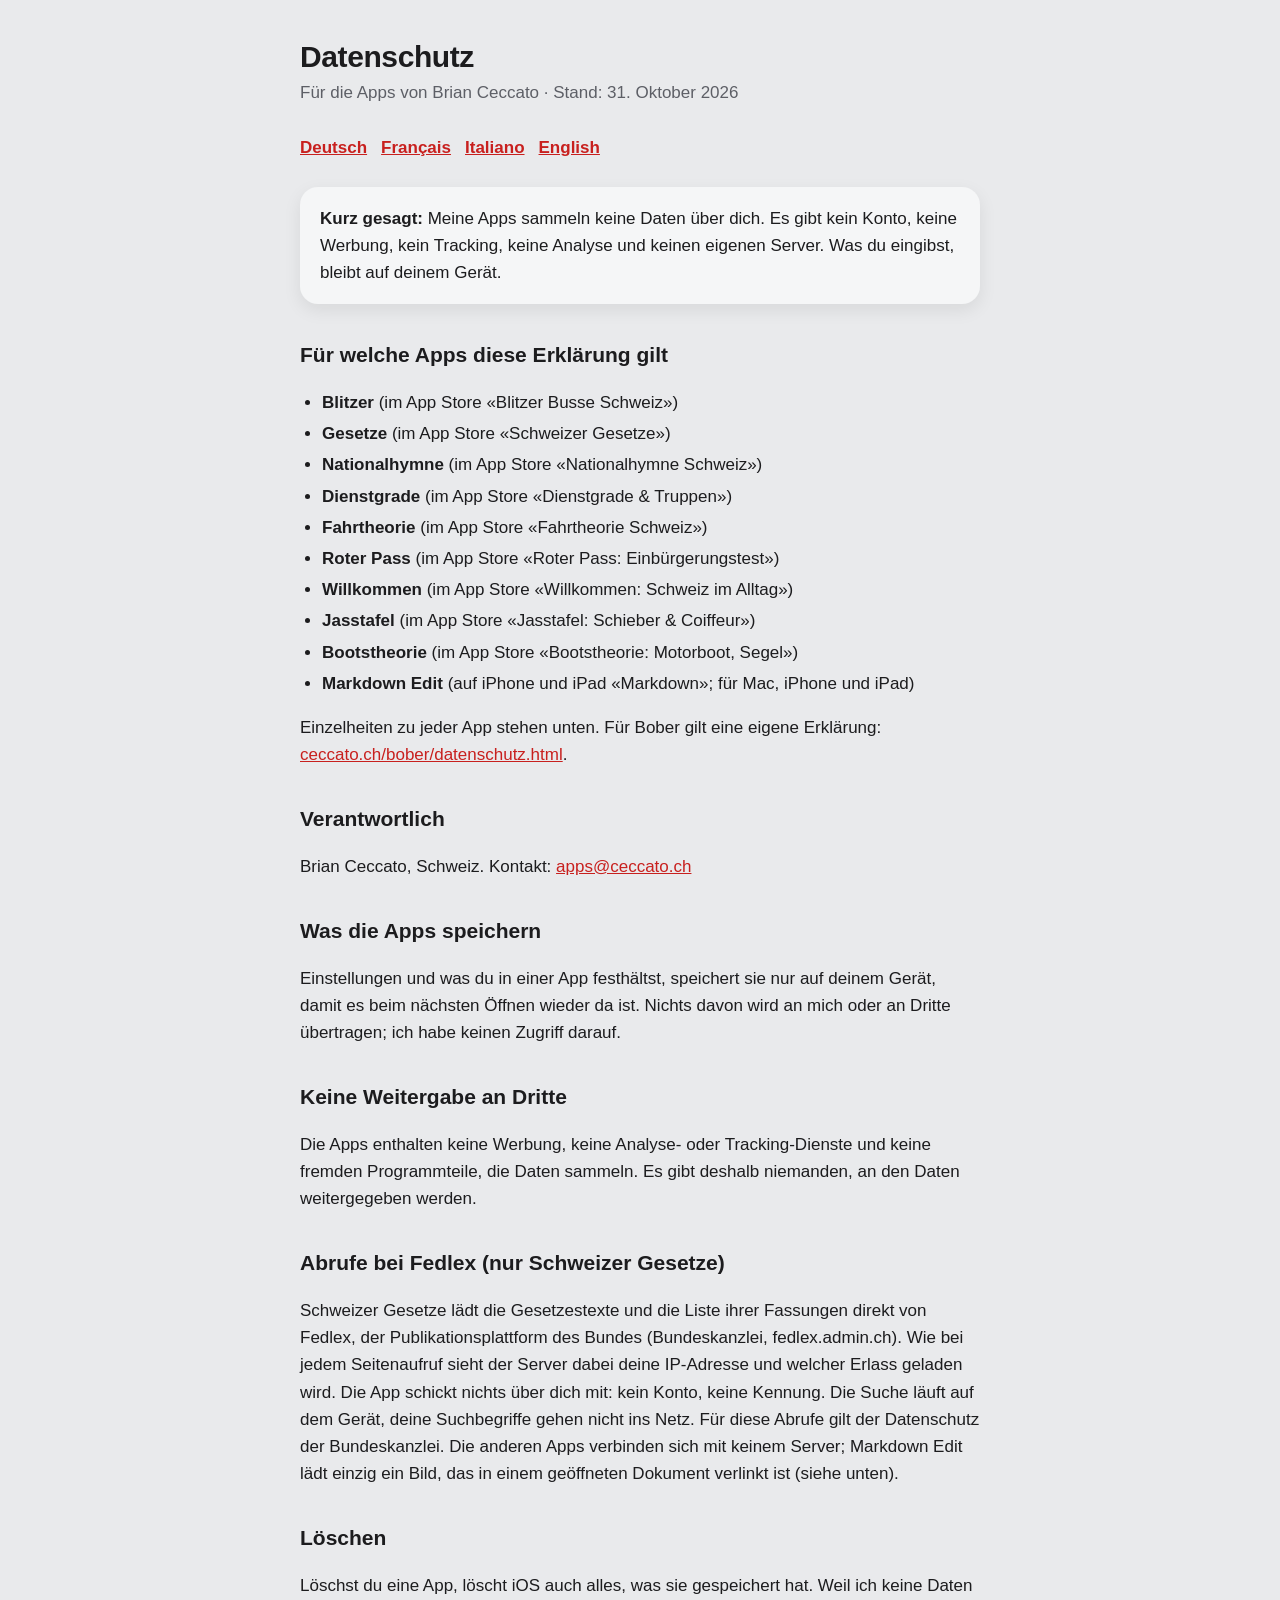
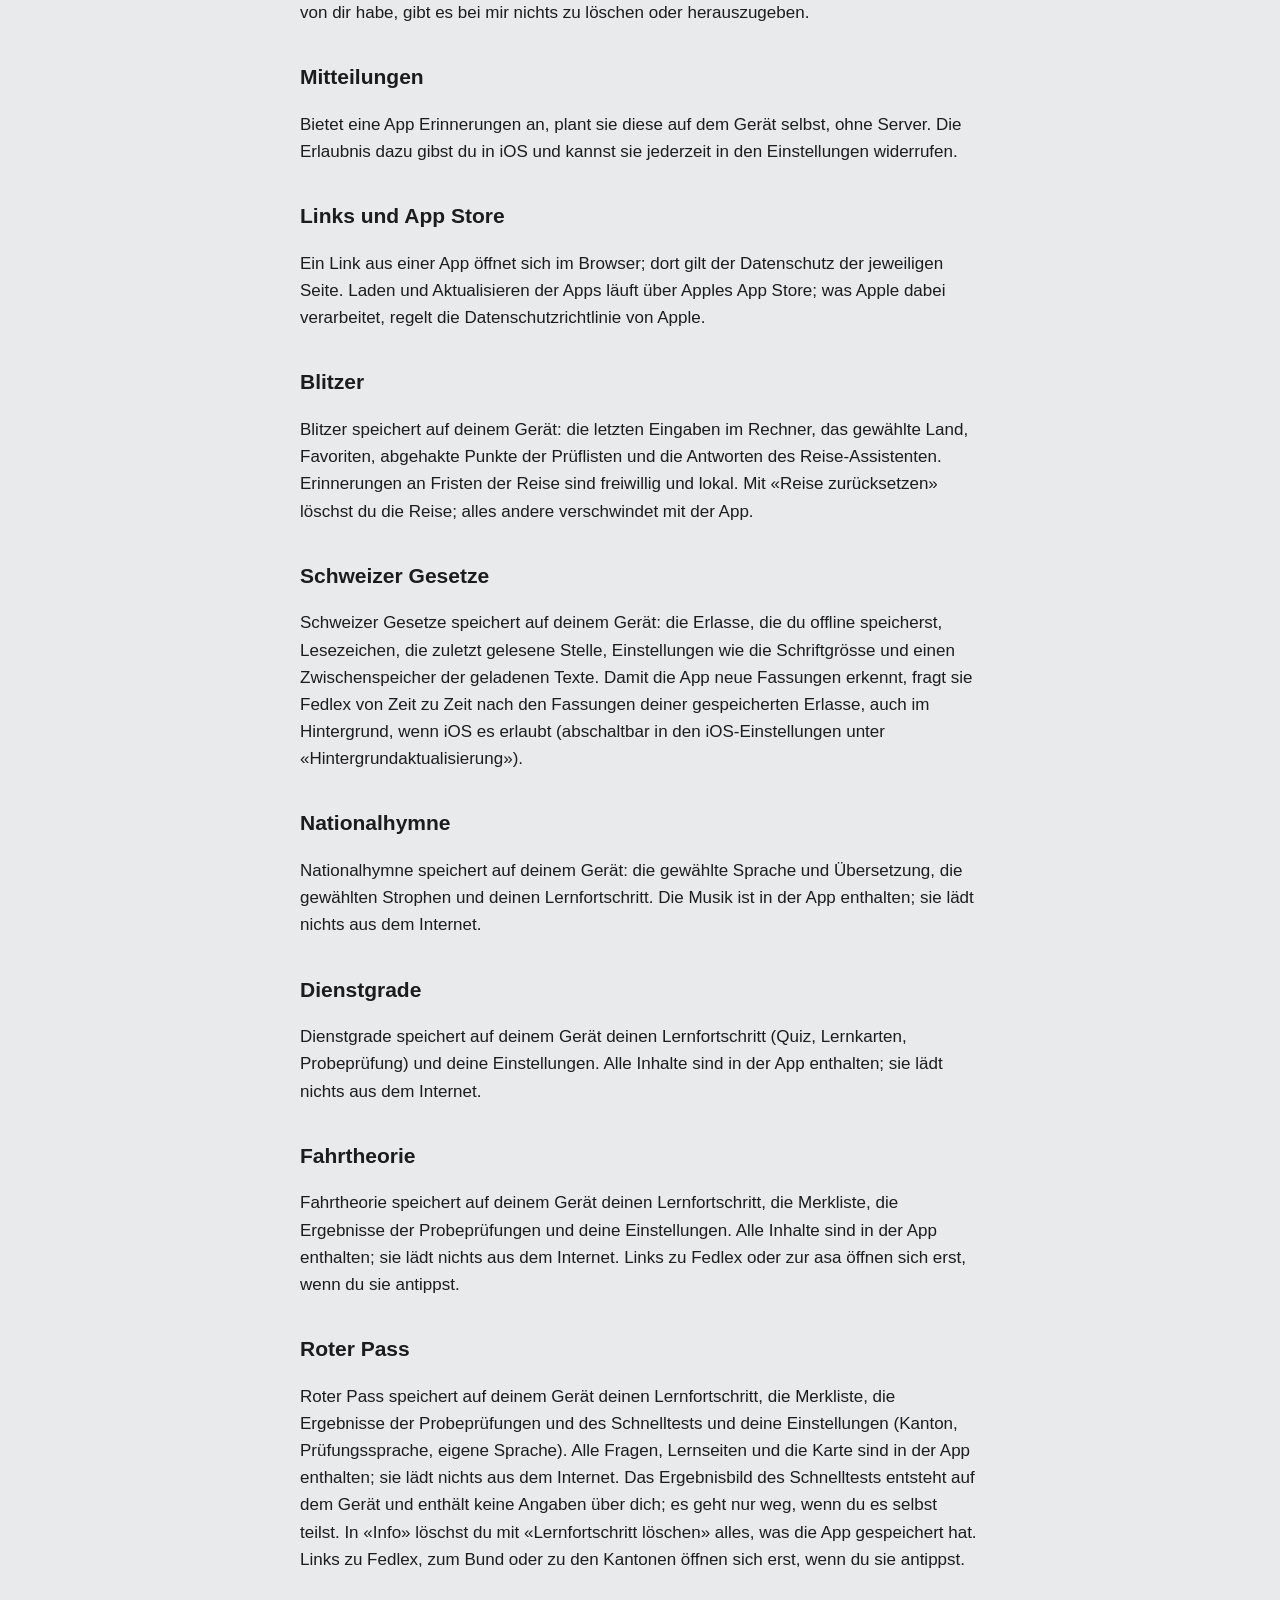
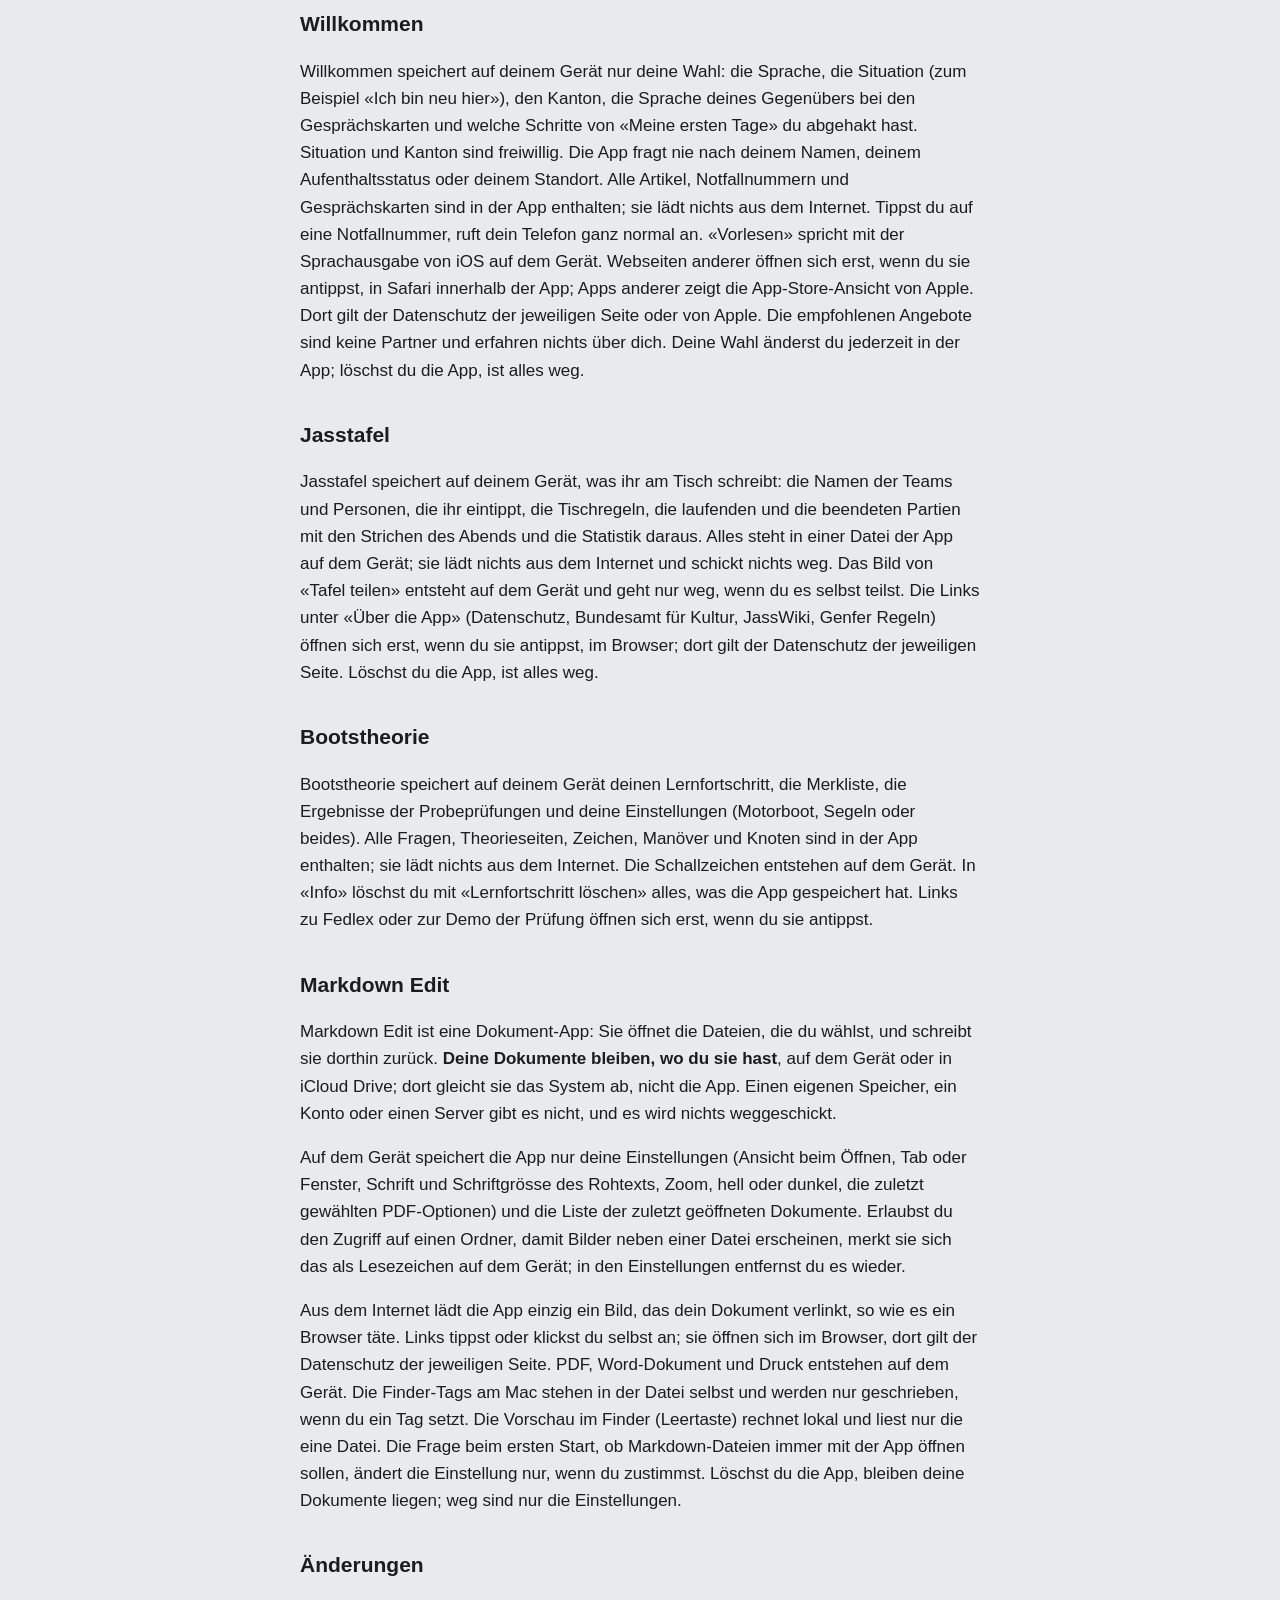
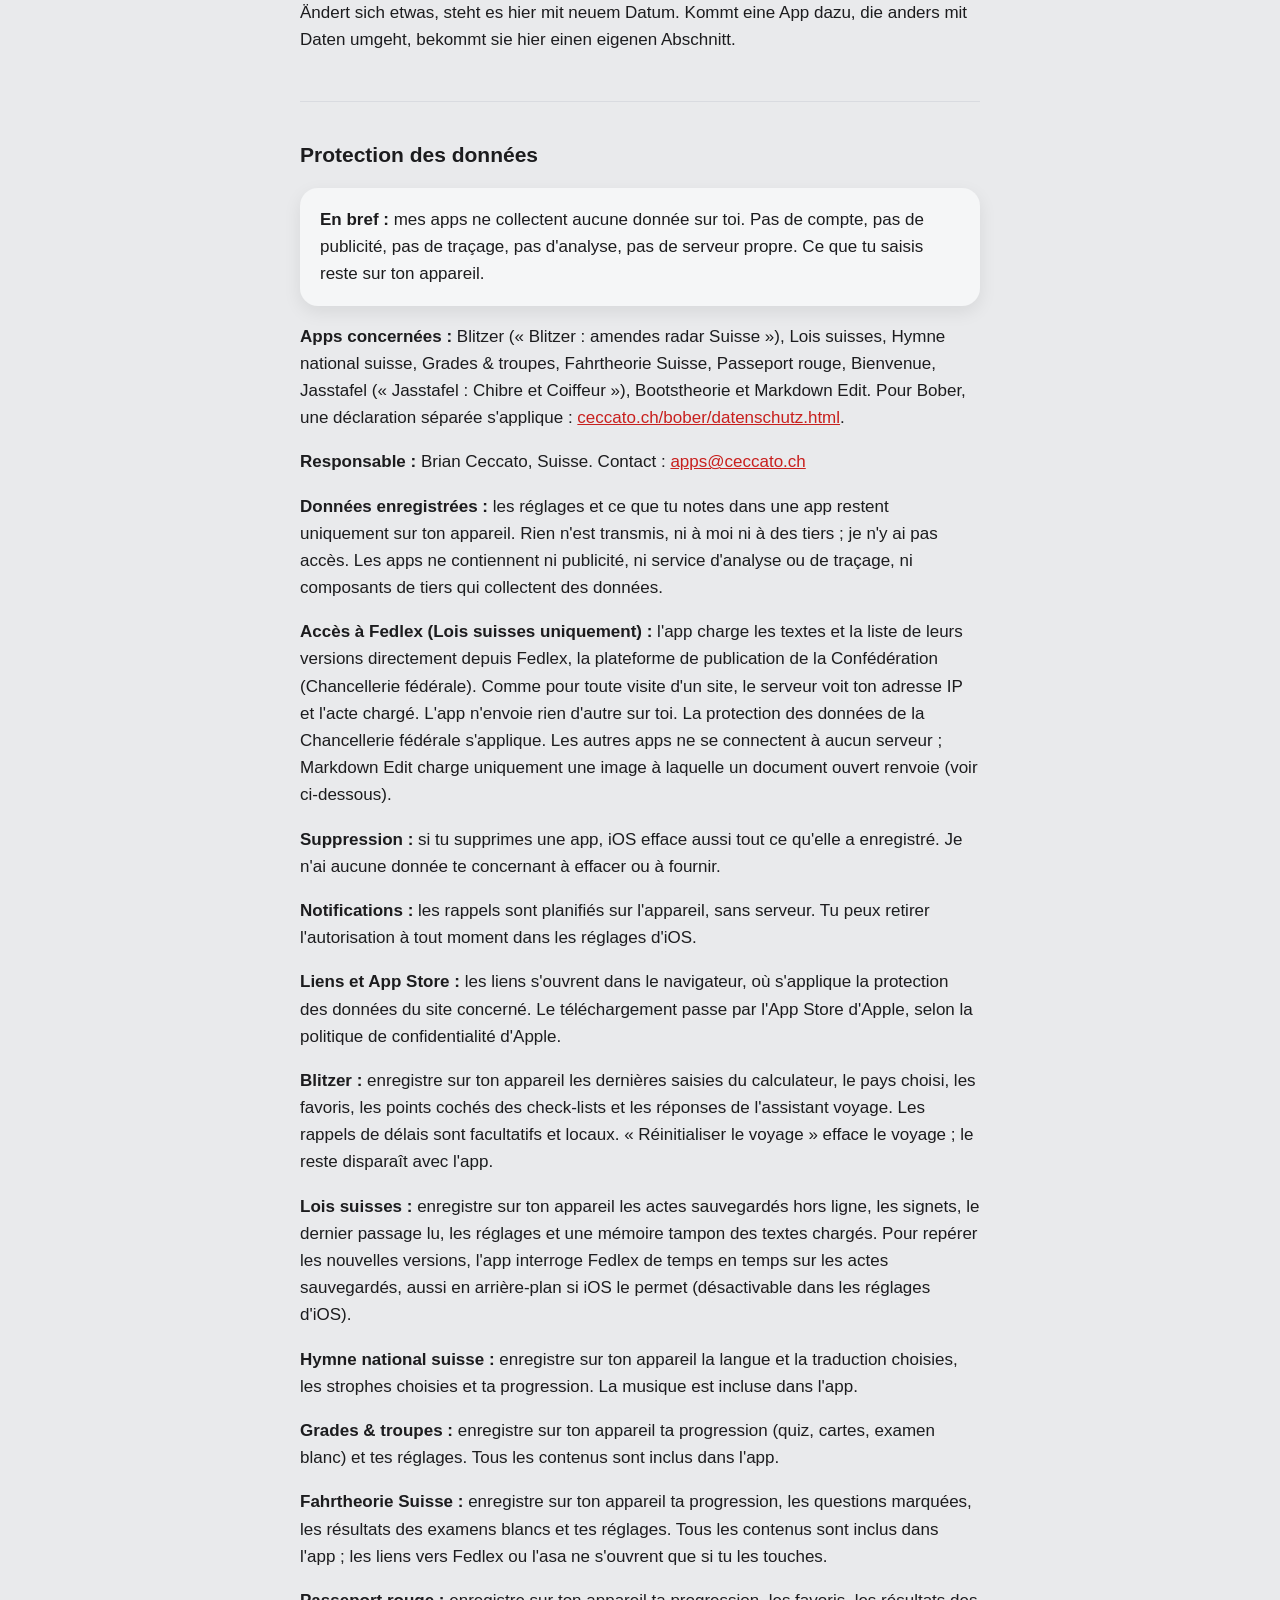
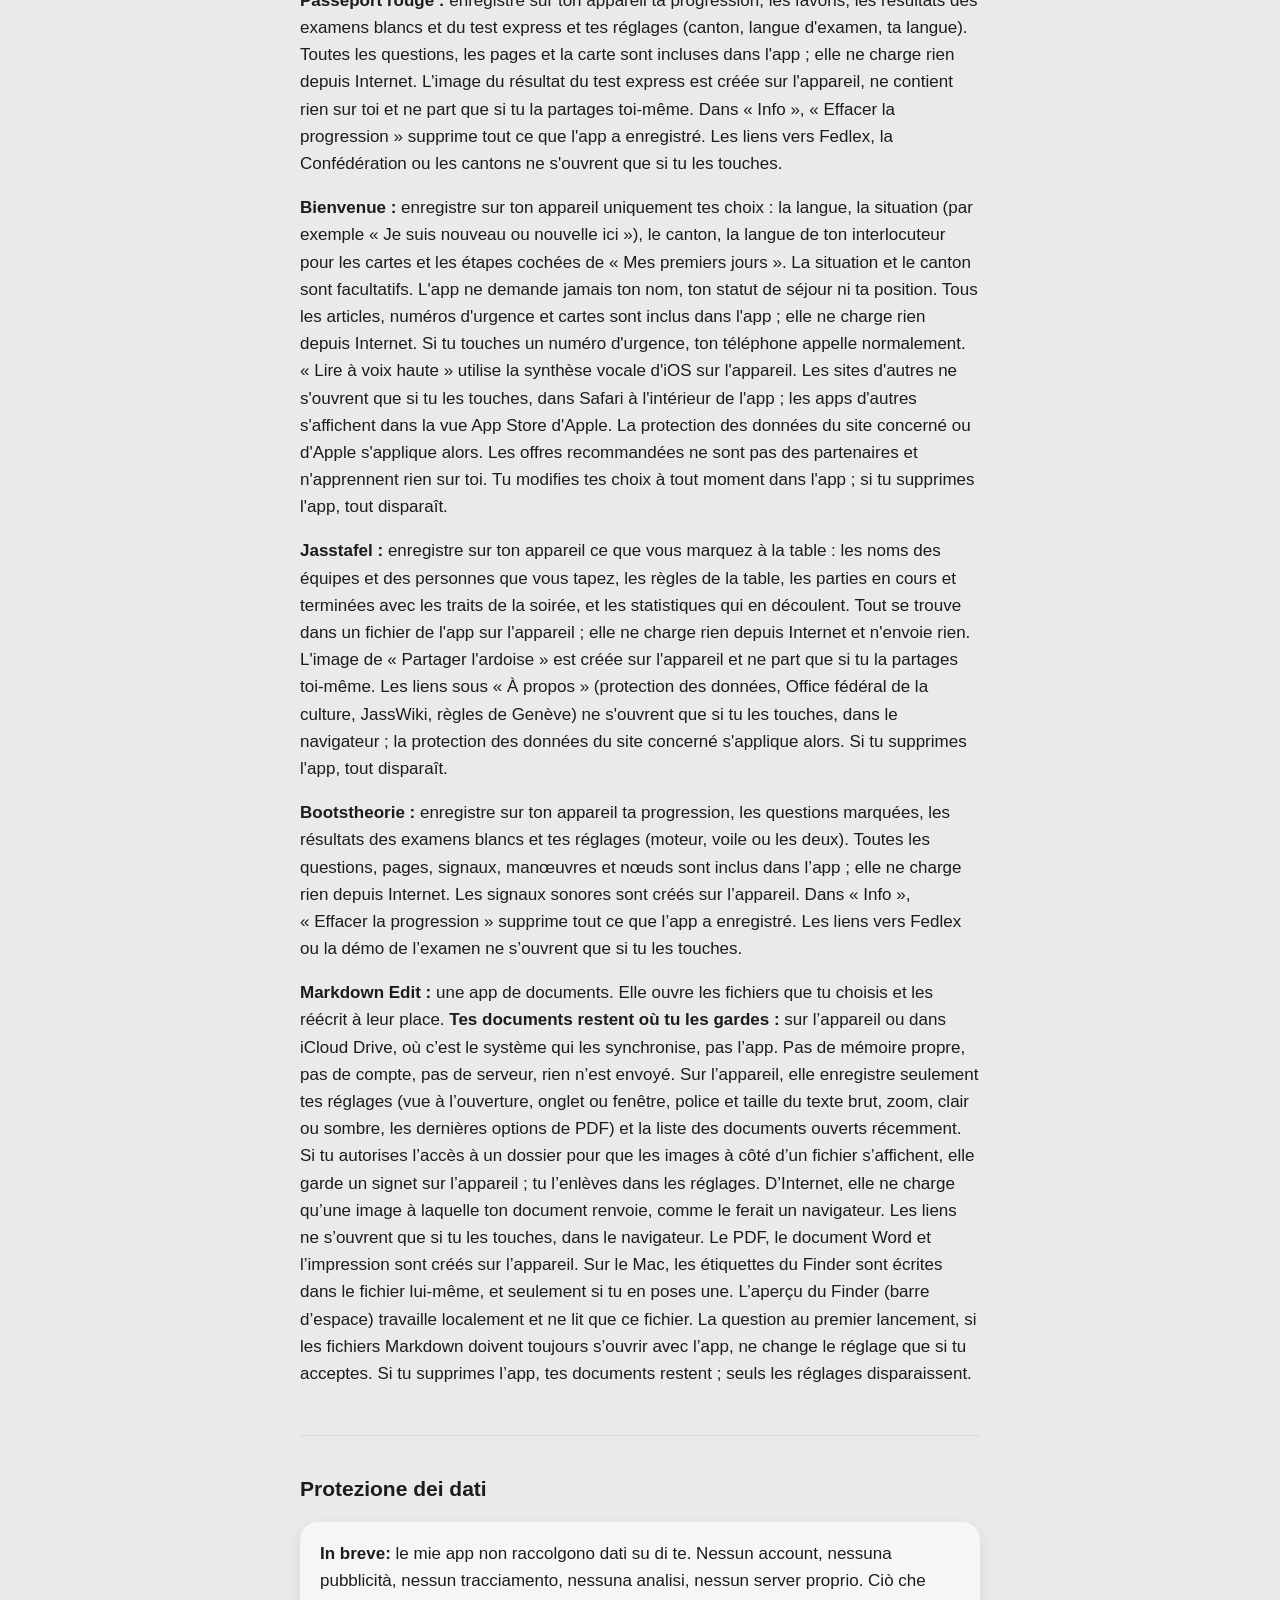
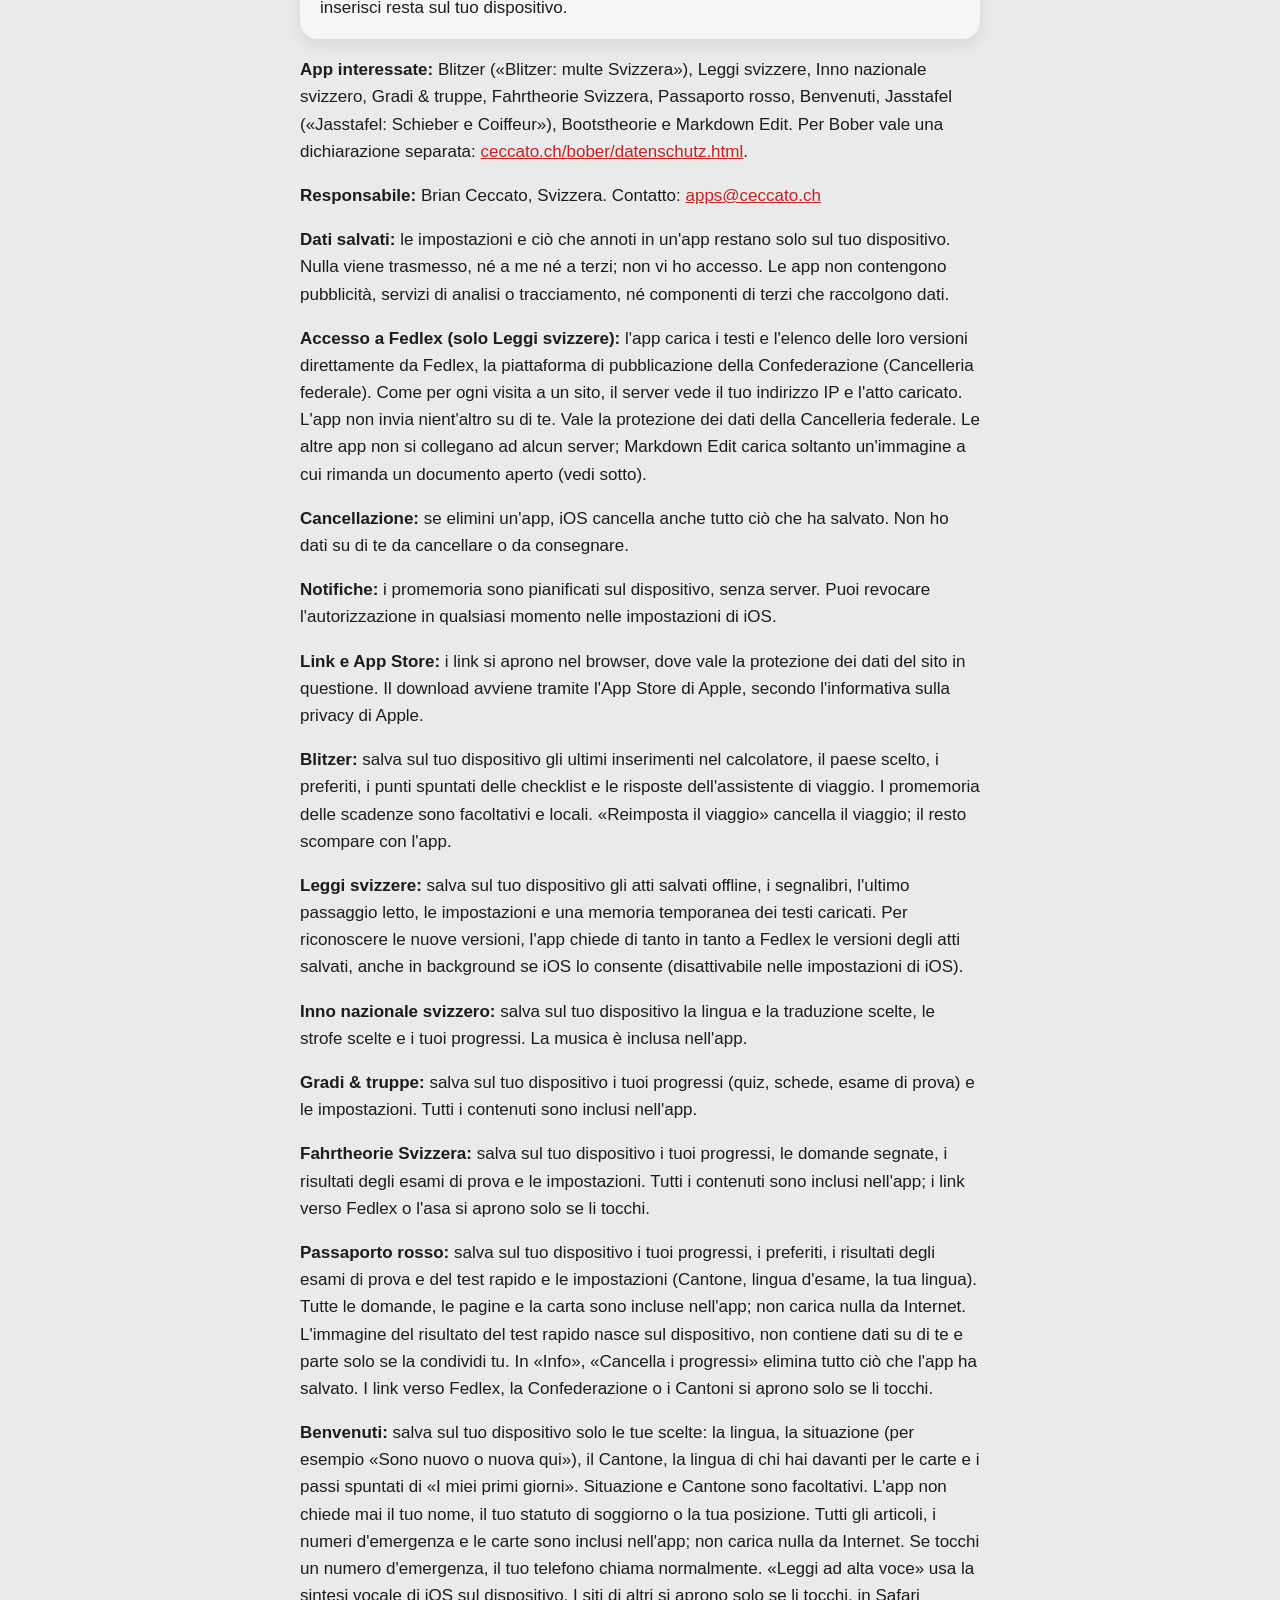
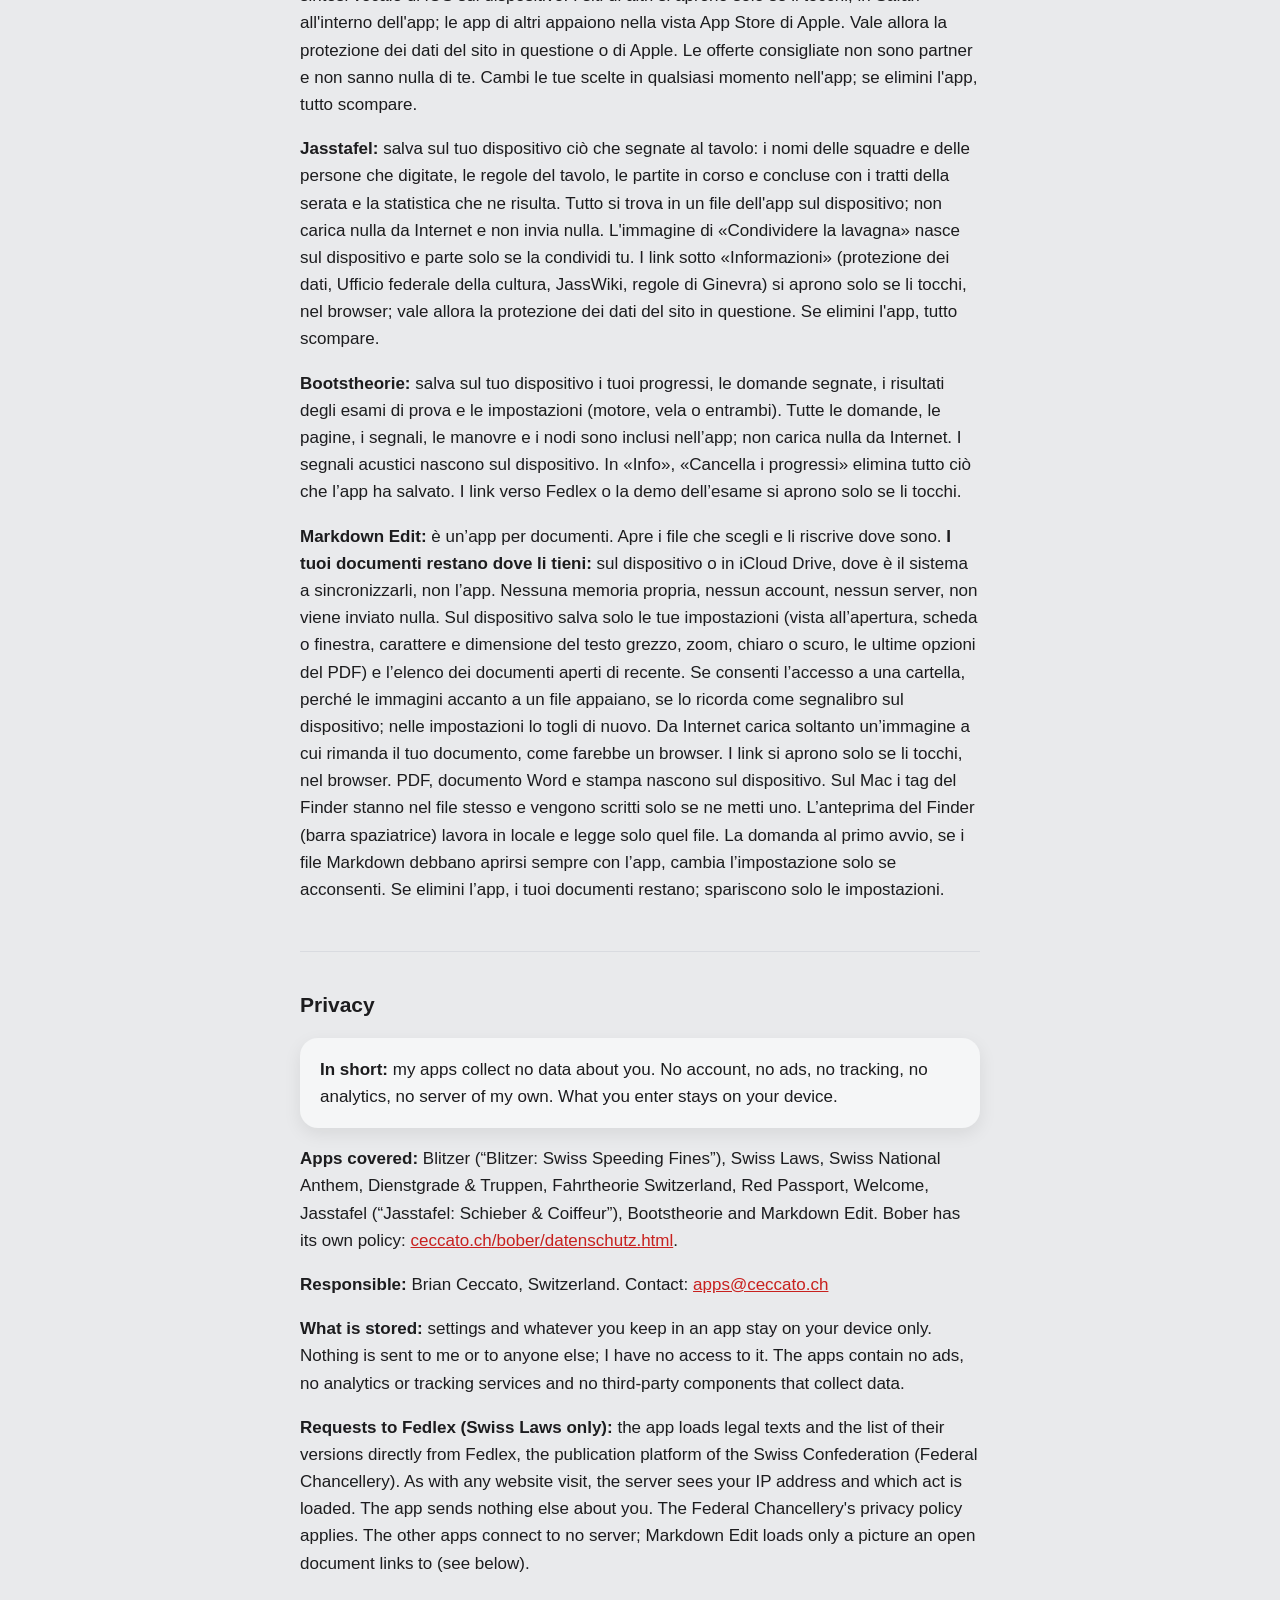
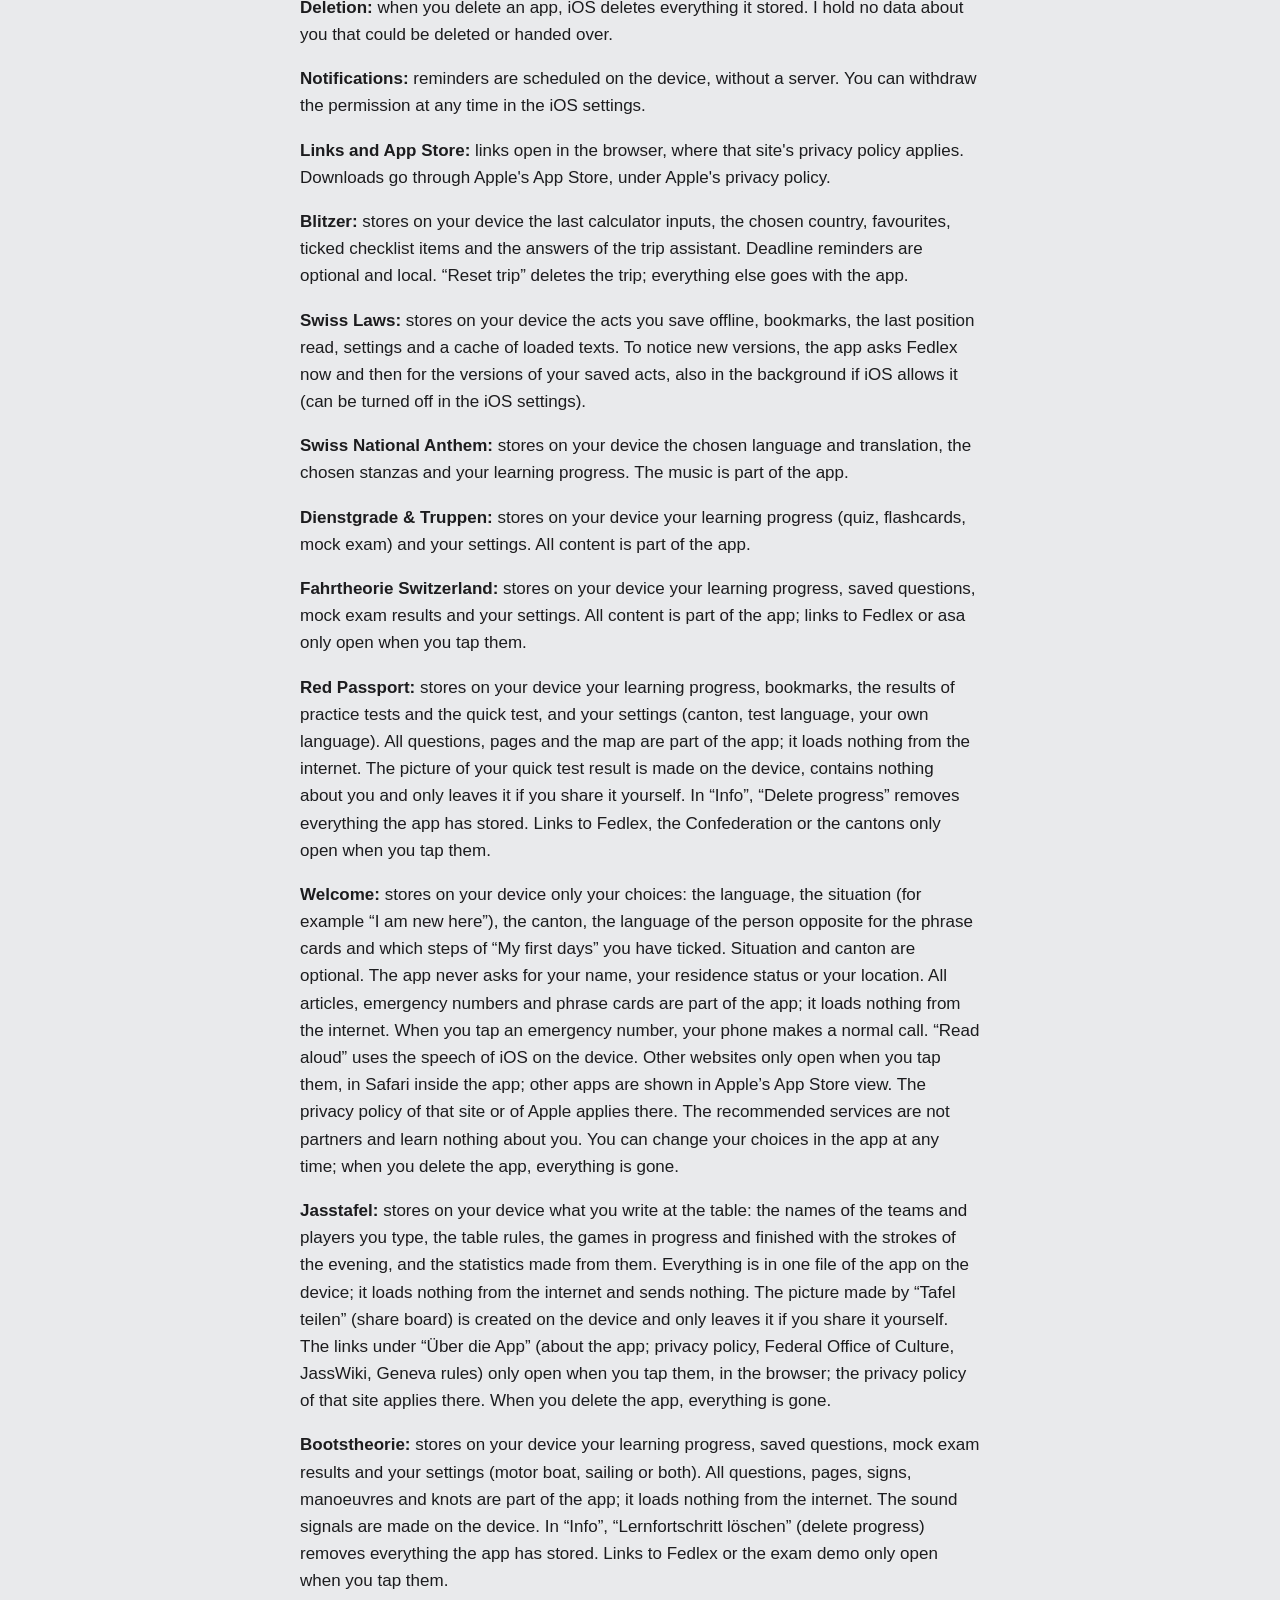
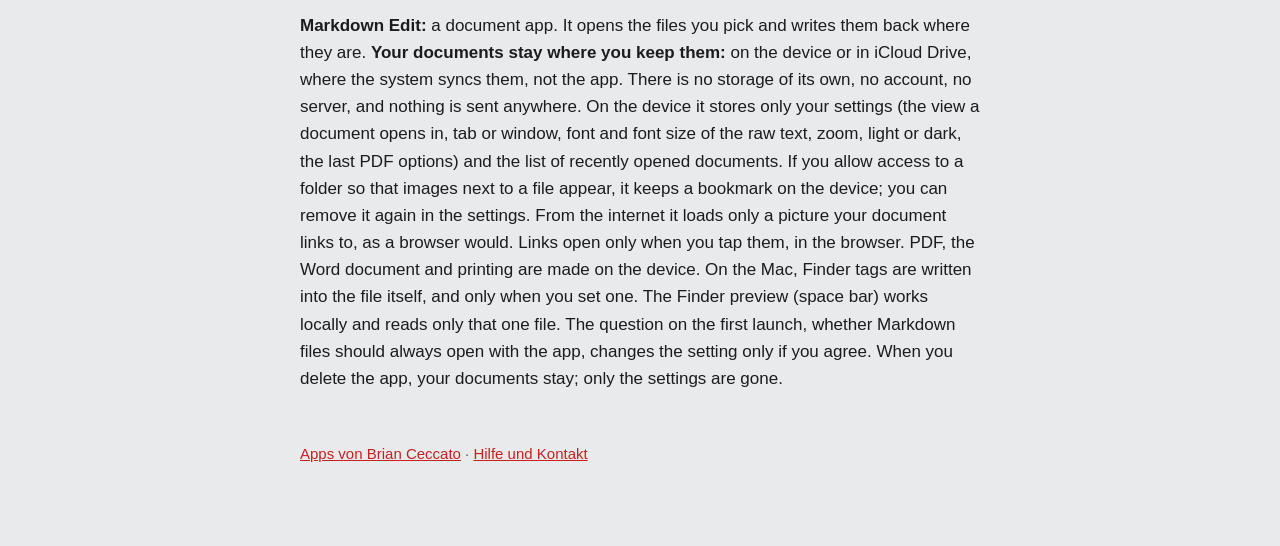
==== commit 398f9cd4: "Markdown Edit" ====
--- a/apps/datenschutz.html
+++ b/apps/datenschutz.html
@@ -13,7 +13,7 @@
 <header>
   <div>
     <h1>Datenschutz</h1>
-    <p class="lead">Für die Apps von Brian Ceccato · Stand: 17. Oktober 2026</p>
+    <p class="lead">Für die Apps von Brian Ceccato · Stand: 31. Oktober 2026</p>
   </div>
 </header>
 <nav class="langs"><a href="#de">Deutsch</a><a href="#fr">Français</a><a href="#it">Italiano</a><a href="#en">English</a></nav>
@@ -34,6 +34,7 @@
     <li><strong>Willkommen</strong> (im App Store «Willkommen: Schweiz im Alltag»)</li>
     <li><strong>Jasstafel</strong> (im App Store «Jasstafel: Schieber &amp; Coiffeur»)</li>
     <li><strong>Bootstheorie</strong> (im App Store «Bootstheorie: Motorboot, Segel»)</li>
+    <li><strong>Markdown Edit</strong> (auf iPhone und iPad «Markdown»; für Mac, iPhone und iPad)</li>
   </ul>
   <p>Einzelheiten zu jeder App stehen unten. Für Bober gilt eine eigene Erklärung:
   <a href="https://ceccato.ch/bober/datenschutz.html">ceccato.ch/bober/datenschutz.html</a>.</p>
@@ -56,7 +57,8 @@
   der Server dabei deine IP-Adresse und welcher Erlass geladen wird. Die App schickt nichts über dich
   mit: kein Konto, keine Kennung. Die Suche läuft auf dem Gerät, deine Suchbegriffe gehen nicht ins
   Netz. Für diese Abrufe gilt der Datenschutz der Bundeskanzlei. Die anderen Apps verbinden sich mit
-  keinem Server.</p>
+  keinem Server; Markdown Edit lädt einzig ein Bild, das in einem geöffneten Dokument verlinkt ist
+  (siehe unten).</p>
 
   <h2>Löschen</h2>
   <p>Löschst du eine App, löscht iOS auch alles, was sie gespeichert hat. Weil ich keine Daten von dir
@@ -137,6 +139,24 @@
   App gespeichert hat. Links zu Fedlex oder zur Demo der Prüfung öffnen sich erst, wenn du sie
   antippst.</p>
 
+  <h2 id="markdown-edit">Markdown Edit</h2>
+  <p>Markdown Edit ist eine Dokument-App: Sie öffnet die Dateien, die du wählst, und schreibt sie
+  dorthin zurück. <strong>Deine Dokumente bleiben, wo du sie hast</strong>, auf dem Gerät oder in
+  iCloud Drive; dort gleicht sie das System ab, nicht die App. Einen eigenen Speicher, ein Konto oder
+  einen Server gibt es nicht, und es wird nichts weggeschickt.</p>
+  <p>Auf dem Gerät speichert die App nur deine Einstellungen (Ansicht beim Öffnen, Tab oder Fenster,
+  Schrift und Schriftgrösse des Rohtexts, Zoom, hell oder dunkel, die zuletzt gewählten PDF-Optionen)
+  und die Liste der zuletzt geöffneten Dokumente. Erlaubst du den Zugriff auf einen Ordner, damit
+  Bilder neben einer Datei erscheinen, merkt sie sich das als Lesezeichen auf dem Gerät; in den
+  Einstellungen entfernst du es wieder.</p>
+  <p>Aus dem Internet lädt die App einzig ein Bild, das dein Dokument verlinkt, so wie es ein Browser
+  täte. Links tippst oder klickst du selbst an; sie öffnen sich im Browser, dort gilt der Datenschutz
+  der jeweiligen Seite. PDF, Word-Dokument und Druck entstehen auf dem Gerät. Die Finder-Tags am Mac
+  stehen in der Datei selbst und werden nur geschrieben, wenn du ein Tag setzt. Die Vorschau im
+  Finder (Leertaste) rechnet lokal und liest nur die eine Datei. Die Frage beim ersten Start, ob
+  Markdown-Dateien immer mit der App öffnen sollen, ändert die Einstellung nur, wenn du zustimmst.
+  Löschst du die App, bleiben deine Dokumente liegen; weg sind nur die Einstellungen.</p>
+
   <h2>Änderungen</h2>
   <p>Ändert sich etwas, steht es hier mit neuem Datum. Kommt eine App dazu, die anders mit Daten
   umgeht, bekommt sie hier einen eigenen Abschnitt.</p>
@@ -148,7 +168,7 @@
   compte, pas de publicité, pas de traçage, pas d'analyse, pas de serveur propre. Ce que tu saisis
   reste sur ton appareil.</div>
   <p><strong>Apps concernées&nbsp;:</strong> Blitzer («&nbsp;Blitzer&nbsp;: amendes radar Suisse&nbsp;»),
-  Lois suisses, Hymne national suisse, Grades &amp; troupes, Fahrtheorie Suisse, Passeport rouge, Bienvenue, Jasstafel («&nbsp;Jasstafel&nbsp;: Chibre et Coiffeur&nbsp;») et Bootstheorie. Pour Bober, une déclaration séparée
+  Lois suisses, Hymne national suisse, Grades &amp; troupes, Fahrtheorie Suisse, Passeport rouge, Bienvenue, Jasstafel («&nbsp;Jasstafel&nbsp;: Chibre et Coiffeur&nbsp;»), Bootstheorie et Markdown Edit. Pour Bober, une déclaration séparée
   s'applique&nbsp;: <a href="https://ceccato.ch/bober/datenschutz.html">ceccato.ch/bober/datenschutz.html</a>.</p>
   <p><strong>Responsable&nbsp;:</strong> Brian Ceccato, Suisse.
   Contact&nbsp;: <a href="mailto:apps@ceccato.ch">apps@ceccato.ch</a></p>
@@ -160,7 +180,8 @@
   liste de leurs versions directement depuis Fedlex, la plateforme de publication de la
   Confédération (Chancellerie fédérale). Comme pour toute visite d'un site, le serveur voit ton
   adresse IP et l'acte chargé. L'app n'envoie rien d'autre sur toi. La protection des données de la
-  Chancellerie fédérale s'applique. Les autres apps ne se connectent à aucun serveur.</p>
+  Chancellerie fédérale s'applique. Les autres apps ne se connectent à aucun serveur&nbsp;; Markdown
+  Edit charge uniquement une image à laquelle un document ouvert renvoie (voir ci-dessous).</p>
   <p><strong>Suppression&nbsp;:</strong> si tu supprimes une app, iOS efface aussi tout ce qu'elle a
   enregistré. Je n'ai aucune donnée te concernant à effacer ou à fournir.</p>
   <p><strong>Notifications&nbsp;:</strong> les rappels sont planifiés sur l'appareil, sans serveur. Tu
@@ -215,6 +236,21 @@
   Internet. Les signaux sonores sont créés sur l’appareil. Dans «&nbsp;Info&nbsp;», «&nbsp;Effacer la
   progression&nbsp;» supprime tout ce que l’app a enregistré. Les liens vers Fedlex ou la démo de l’examen ne
   s’ouvrent que si tu les touches.</p>
+  <p id="markdown-edit-fr"><strong>Markdown Edit&nbsp;:</strong> une app de documents. Elle ouvre les
+  fichiers que tu choisis et les réécrit à leur place. <strong>Tes documents restent où tu les
+  gardes&nbsp;:</strong> sur l’appareil ou dans iCloud Drive, où c’est le système qui les synchronise,
+  pas l’app. Pas de mémoire propre, pas de compte, pas de serveur, rien n’est envoyé. Sur l’appareil,
+  elle enregistre seulement tes réglages (vue à l’ouverture, onglet ou fenêtre, police et taille du
+  texte brut, zoom, clair ou sombre, les dernières options de PDF) et la liste des documents ouverts
+  récemment. Si tu autorises l’accès à un dossier pour que les images à côté d’un fichier
+  s’affichent, elle garde un signet sur l’appareil&nbsp;; tu l’enlèves dans les réglages. D’Internet,
+  elle ne charge qu’une image à laquelle ton document renvoie, comme le ferait un navigateur. Les
+  liens ne s’ouvrent que si tu les touches, dans le navigateur. Le PDF, le document Word et
+  l’impression sont créés sur l’appareil. Sur le Mac, les étiquettes du Finder sont écrites dans le
+  fichier lui-même, et seulement si tu en poses une. L’aperçu du Finder (barre d’espace) travaille
+  localement et ne lit que ce fichier. La question au premier lancement, si les fichiers Markdown
+  doivent toujours s’ouvrir avec l’app, ne change le réglage que si tu acceptes. Si tu supprimes
+  l’app, tes documents restent&nbsp;; seuls les réglages disparaissent.</p>
 </section>
 <hr>
 <section id="it" lang="it">
@@ -223,7 +259,7 @@
   nessuna pubblicità, nessun tracciamento, nessuna analisi, nessun server proprio. Ciò che inserisci
   resta sul tuo dispositivo.</div>
   <p><strong>App interessate:</strong> Blitzer («Blitzer: multe Svizzera»), Leggi svizzere, Inno
-  nazionale svizzero, Gradi &amp; truppe, Fahrtheorie Svizzera, Passaporto rosso, Benvenuti, Jasstafel («Jasstafel: Schieber e Coiffeur») e Bootstheorie. Per Bober vale una dichiarazione separata:
+  nazionale svizzero, Gradi &amp; truppe, Fahrtheorie Svizzera, Passaporto rosso, Benvenuti, Jasstafel («Jasstafel: Schieber e Coiffeur»), Bootstheorie e Markdown Edit. Per Bober vale una dichiarazione separata:
   <a href="https://ceccato.ch/bober/datenschutz.html">ceccato.ch/bober/datenschutz.html</a>.</p>
   <p><strong>Responsabile:</strong> Brian Ceccato, Svizzera.
   Contatto: <a href="mailto:apps@ceccato.ch">apps@ceccato.ch</a></p>
@@ -234,7 +270,8 @@
   loro versioni direttamente da Fedlex, la piattaforma di pubblicazione della Confederazione
   (Cancelleria federale). Come per ogni visita a un sito, il server vede il tuo indirizzo IP e l'atto
   caricato. L'app non invia nient'altro su di te. Vale la protezione dei dati della Cancelleria
-  federale. Le altre app non si collegano ad alcun server.</p>
+  federale. Le altre app non si collegano ad alcun server; Markdown Edit carica soltanto
+  un'immagine a cui rimanda un documento aperto (vedi sotto).</p>
   <p><strong>Cancellazione:</strong> se elimini un'app, iOS cancella anche tutto ciò che ha salvato. Non
   ho dati su di te da cancellare o da consegnare.</p>
   <p><strong>Notifiche:</strong> i promemoria sono pianificati sul dispositivo, senza server. Puoi
@@ -285,6 +322,20 @@
   domande, le pagine, i segnali, le manovre e i nodi sono inclusi nell’app; non carica nulla da Internet.
   I segnali acustici nascono sul dispositivo. In «Info», «Cancella i progressi» elimina tutto ciò che
   l’app ha salvato. I link verso Fedlex o la demo dell’esame si aprono solo se li tocchi.</p>
+  <p id="markdown-edit-it"><strong>Markdown Edit:</strong> è un’app per documenti. Apre i file che
+  scegli e li riscrive dove sono. <strong>I tuoi documenti restano dove li tieni:</strong> sul
+  dispositivo o in iCloud Drive, dove è il sistema a sincronizzarli, non l’app. Nessuna memoria
+  propria, nessun account, nessun server, non viene inviato nulla. Sul dispositivo salva solo le tue
+  impostazioni (vista all’apertura, scheda o finestra, carattere e dimensione del testo grezzo,
+  zoom, chiaro o scuro, le ultime opzioni del PDF) e l’elenco dei documenti aperti di recente. Se
+  consenti l’accesso a una cartella, perché le immagini accanto a un file appaiano, se lo ricorda
+  come segnalibro sul dispositivo; nelle impostazioni lo togli di nuovo. Da Internet carica soltanto
+  un’immagine a cui rimanda il tuo documento, come farebbe un browser. I link si aprono solo se li
+  tocchi, nel browser. PDF, documento Word e stampa nascono sul dispositivo. Sul Mac i tag del
+  Finder stanno nel file stesso e vengono scritti solo se ne metti uno. L’anteprima del Finder
+  (barra spaziatrice) lavora in locale e legge solo quel file. La domanda al primo avvio, se i file
+  Markdown debbano aprirsi sempre con l’app, cambia l’impostazione solo se acconsenti. Se elimini
+  l’app, i tuoi documenti restano; spariscono solo le impostazioni.</p>
 </section>
 <hr>
 <section id="en" lang="en">
@@ -292,7 +343,7 @@
   <div class="card"><strong>In short:</strong> my apps collect no data about you. No account, no ads, no
   tracking, no analytics, no server of my own. What you enter stays on your device.</div>
   <p><strong>Apps covered:</strong> Blitzer (“Blitzer: Swiss Speeding Fines”), Swiss Laws, Swiss National
-  Anthem, Dienstgrade &amp; Truppen, Fahrtheorie Switzerland, Red Passport, Welcome, Jasstafel (“Jasstafel: Schieber &amp; Coiffeur”) and Bootstheorie. Bober has its own policy:
+  Anthem, Dienstgrade &amp; Truppen, Fahrtheorie Switzerland, Red Passport, Welcome, Jasstafel (“Jasstafel: Schieber &amp; Coiffeur”), Bootstheorie and Markdown Edit. Bober has its own policy:
   <a href="https://ceccato.ch/bober/datenschutz.html">ceccato.ch/bober/datenschutz.html</a>.</p>
   <p><strong>Responsible:</strong> Brian Ceccato, Switzerland.
   Contact: <a href="mailto:apps@ceccato.ch">apps@ceccato.ch</a></p>
@@ -303,7 +354,8 @@
   their versions directly from Fedlex, the publication platform of the Swiss Confederation (Federal
   Chancellery). As with any website visit, the server sees your IP address and which act is loaded.
   The app sends nothing else about you. The Federal Chancellery's privacy policy applies. The other
-  apps connect to no server.</p>
+  apps connect to no server; Markdown Edit loads only a picture an open document links to (see
+  below).</p>
   <p><strong>Deletion:</strong> when you delete an app, iOS deletes everything it stored. I hold no data
   about you that could be deleted or handed over.</p>
   <p><strong>Notifications:</strong> reminders are scheduled on the device, without a server. You can
@@ -352,6 +404,20 @@
   pages, signs, manoeuvres and knots are part of the app; it loads nothing from the internet. The sound
   signals are made on the device. In “Info”, “Lernfortschritt löschen” (delete progress) removes
   everything the app has stored. Links to Fedlex or the exam demo only open when you tap them.</p>
+  <p id="markdown-edit-en"><strong>Markdown Edit:</strong> a document app. It opens the files you
+  pick and writes them back where they are. <strong>Your documents stay where you keep them:</strong>
+  on the device or in iCloud Drive, where the system syncs them, not the app. There is no storage of
+  its own, no account, no server, and nothing is sent anywhere. On the device it stores only your
+  settings (the view a document opens in, tab or window, font and font size of the raw text, zoom,
+  light or dark, the last PDF options) and the list of recently opened documents. If you allow
+  access to a folder so that images next to a file appear, it keeps a bookmark on the device; you
+  can remove it again in the settings. From the internet it loads only a picture your document links
+  to, as a browser would. Links open only when you tap them, in the browser. PDF, the Word document
+  and printing are made on the device. On the Mac, Finder tags are written into the file itself, and
+  only when you set one. The Finder preview (space bar) works locally and reads only that one file.
+  The question on the first launch, whether Markdown files should always open with the app, changes
+  the setting only if you agree. When you delete the app, your documents stay; only the settings are
+  gone.</p>
 </section>
 <footer><a href="index.html">Apps von Brian Ceccato</a> · <a href="support.html">Hilfe und Kontakt</a></footer>
 </div>
